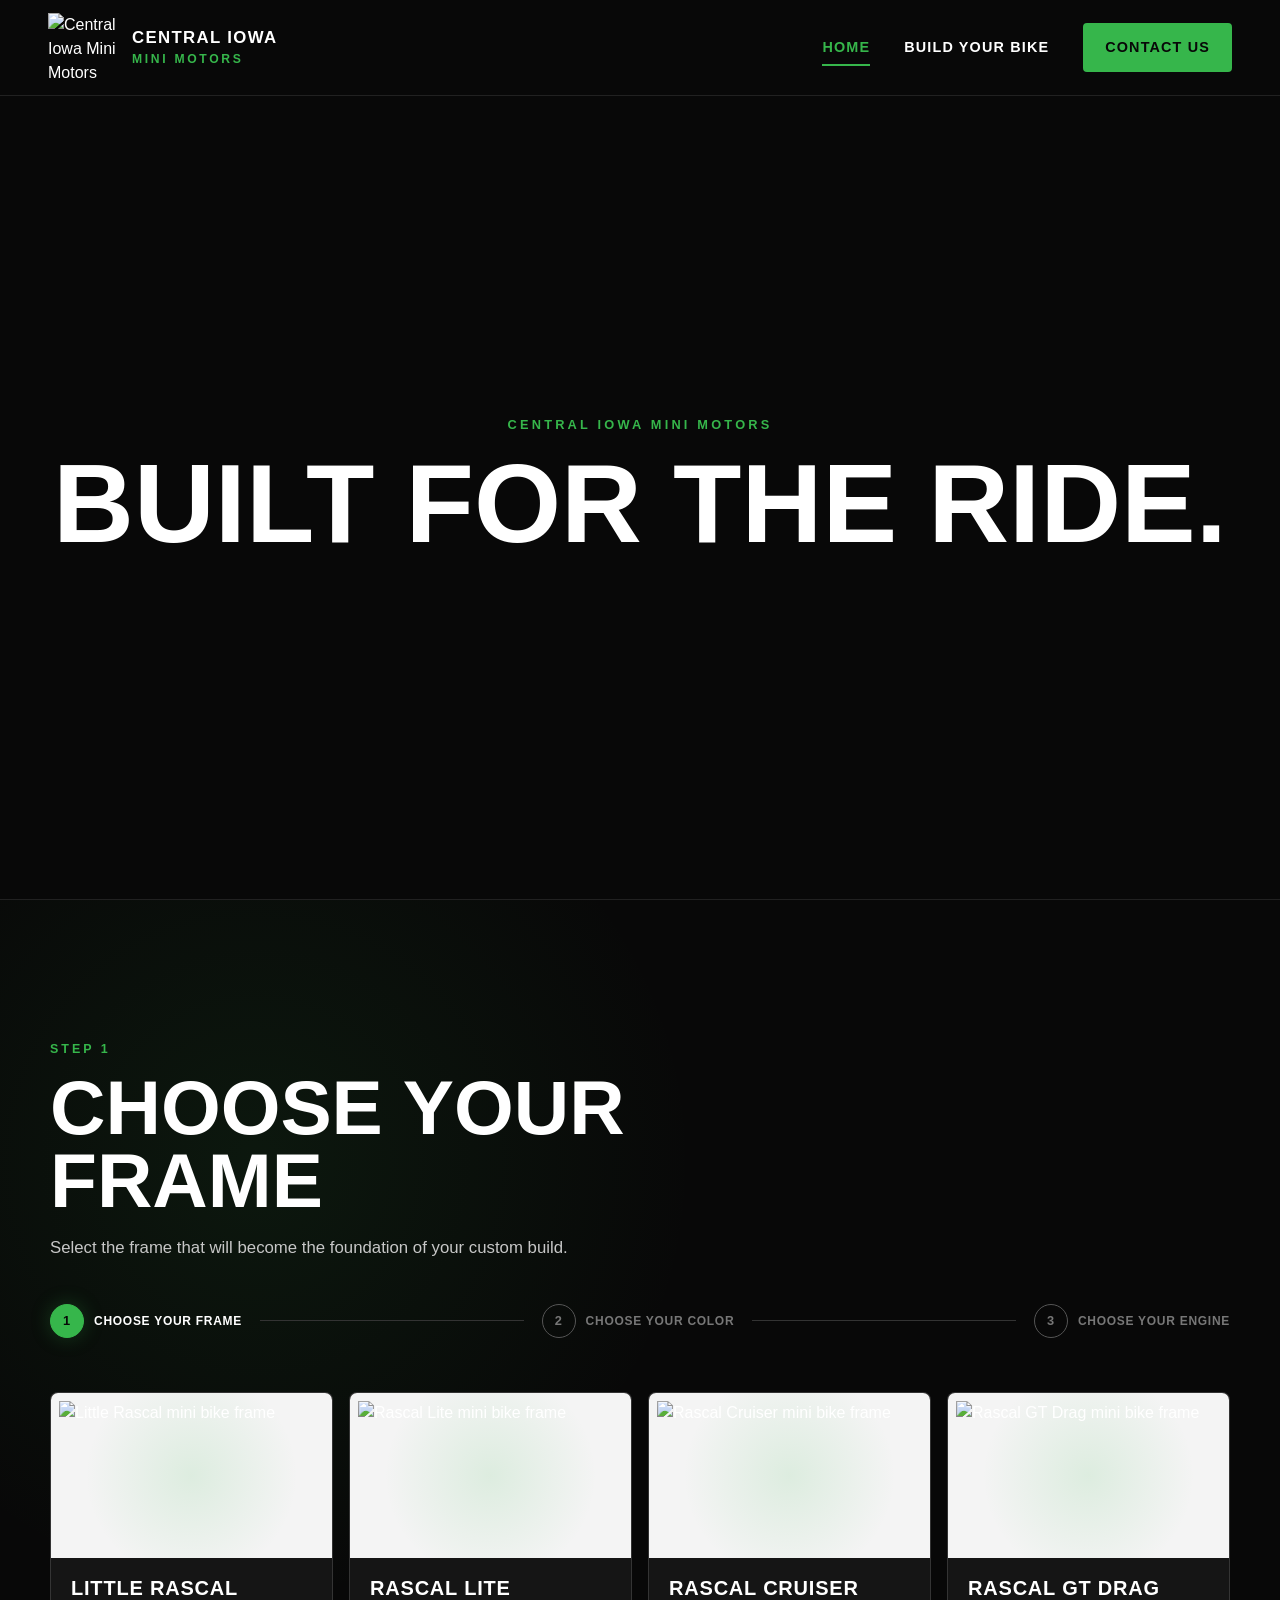
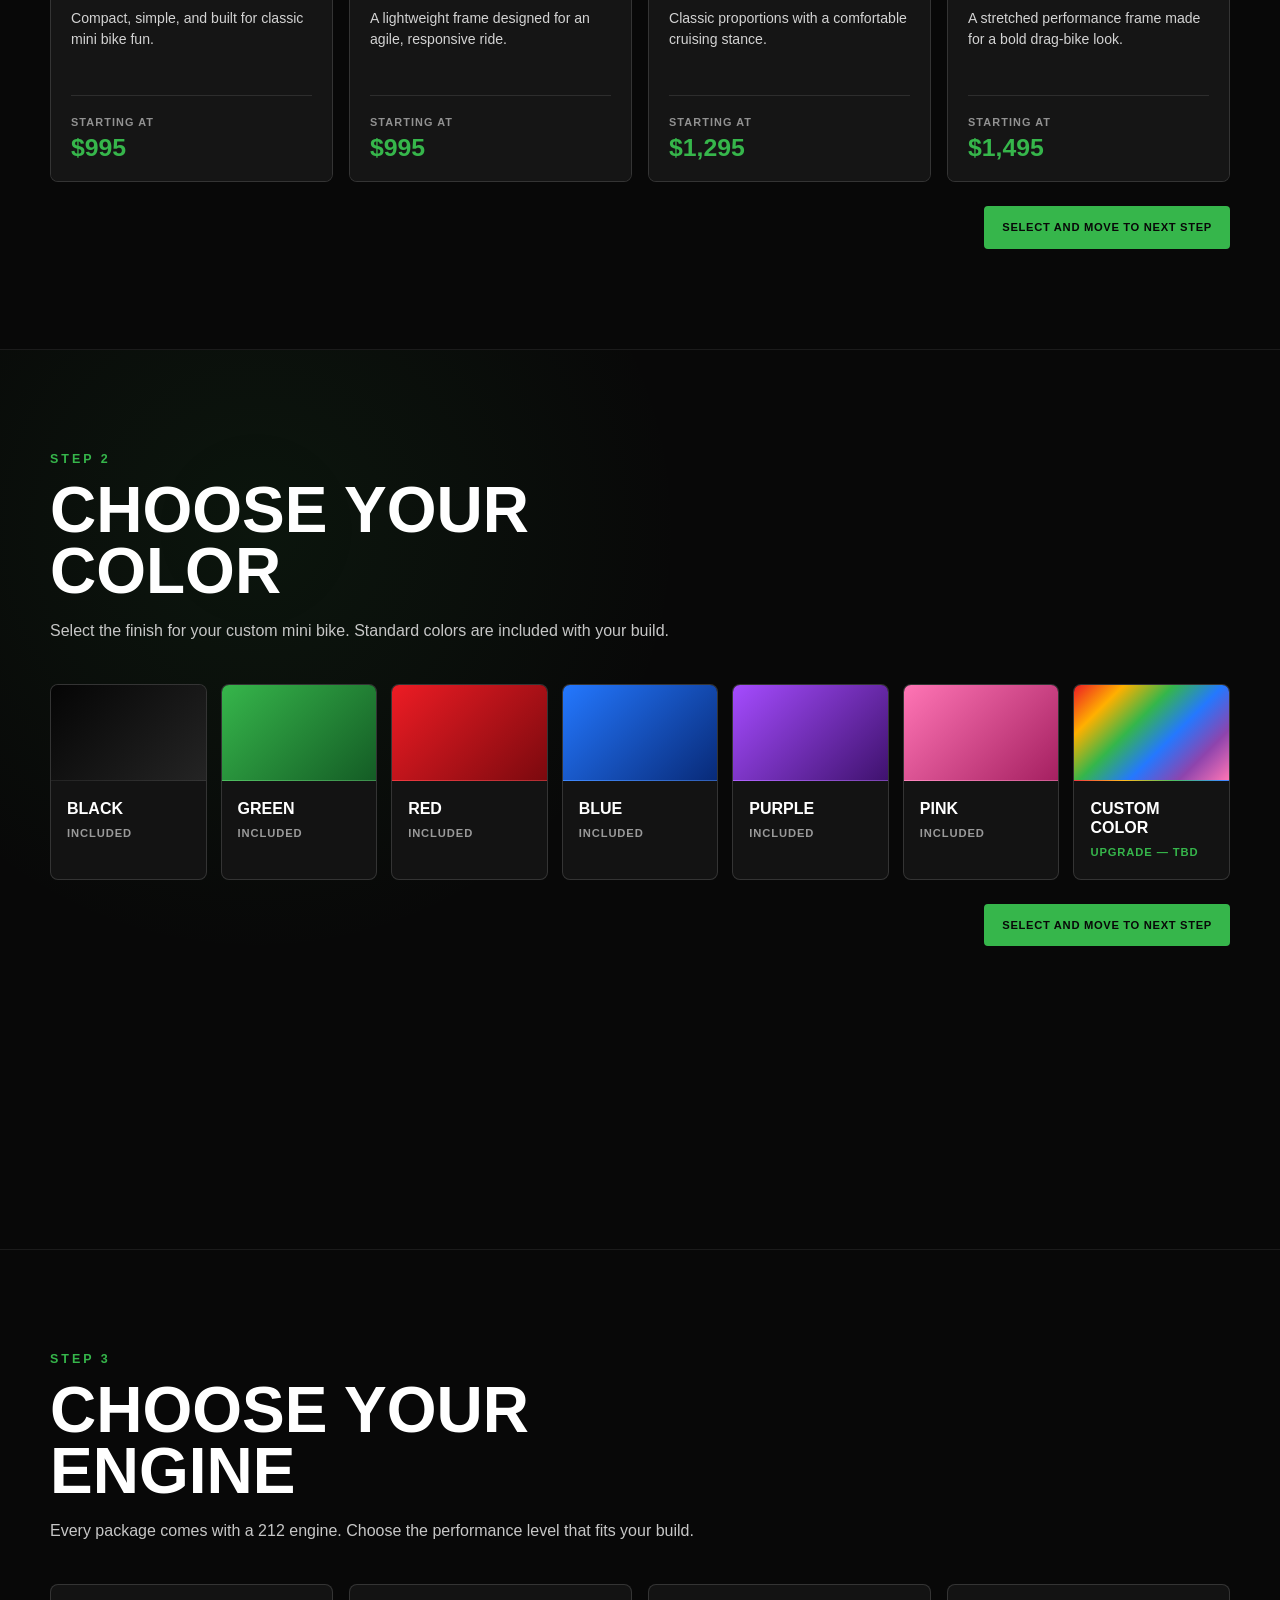
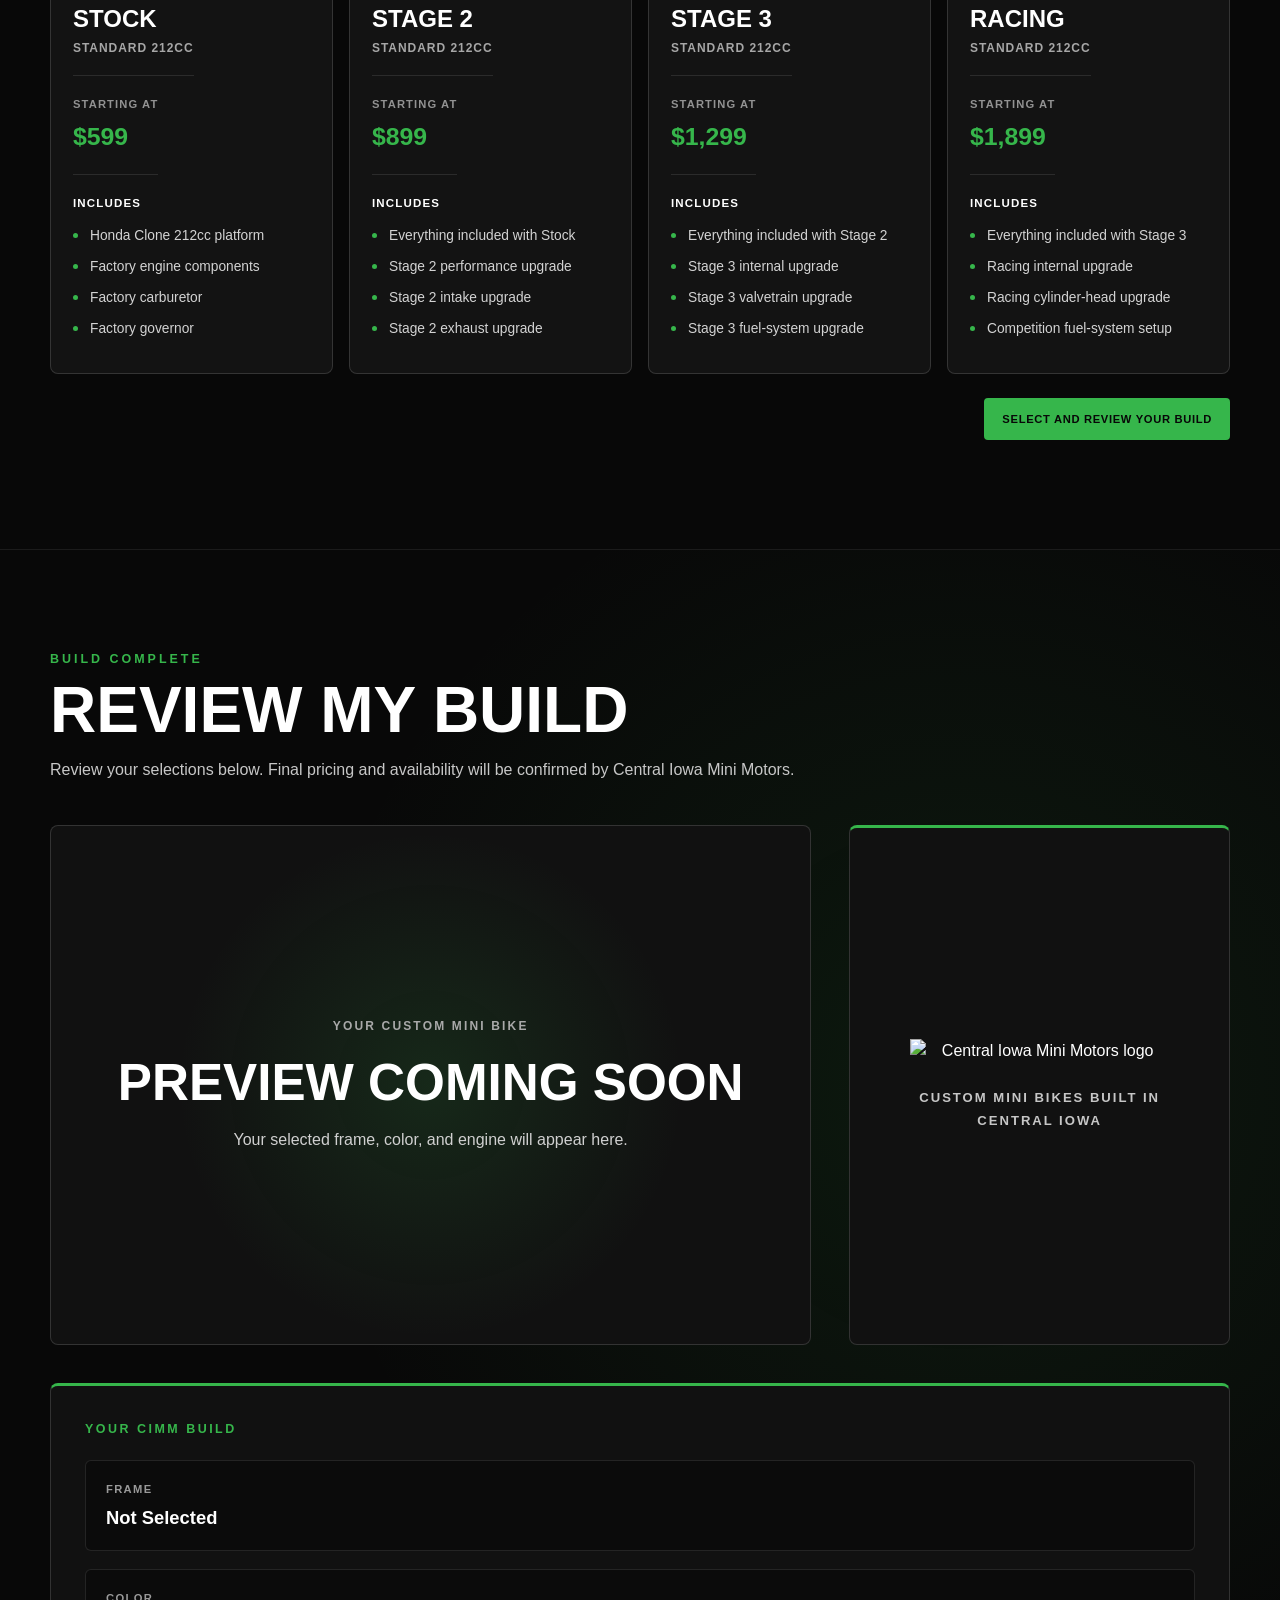
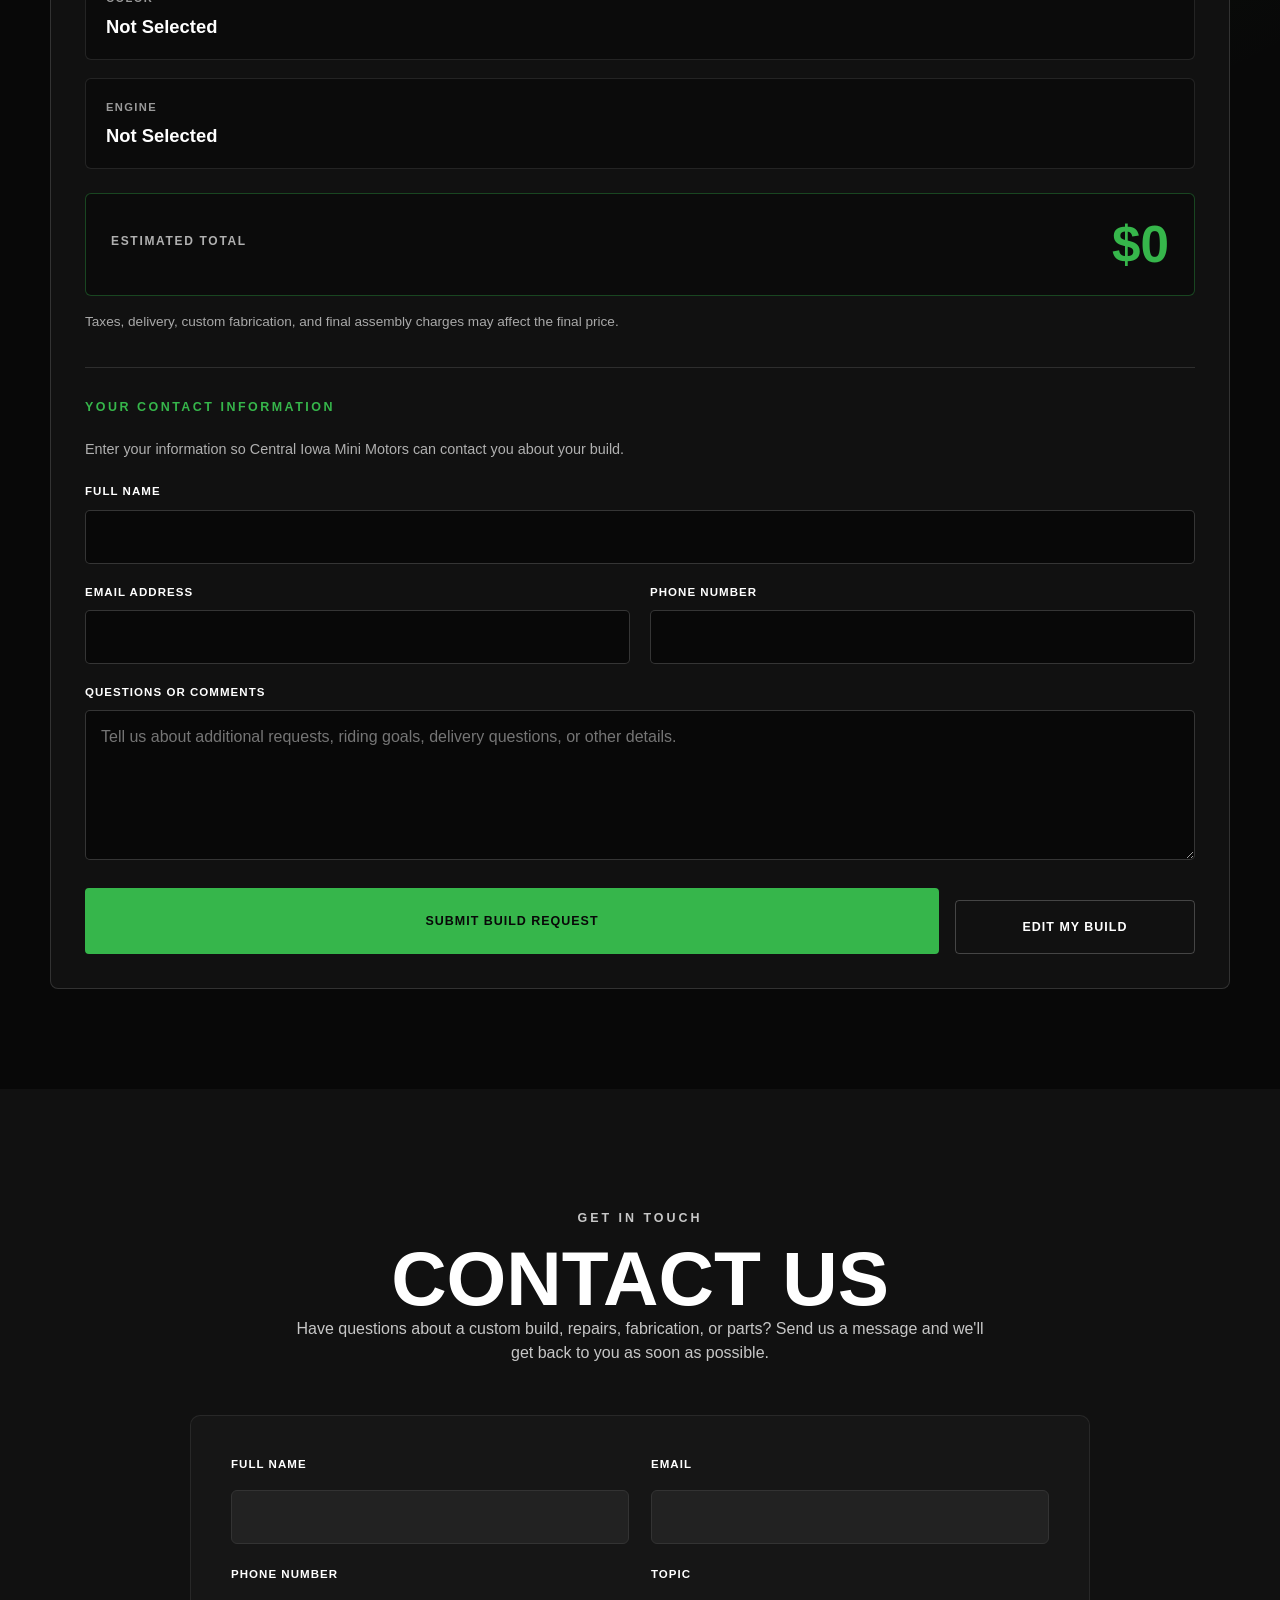
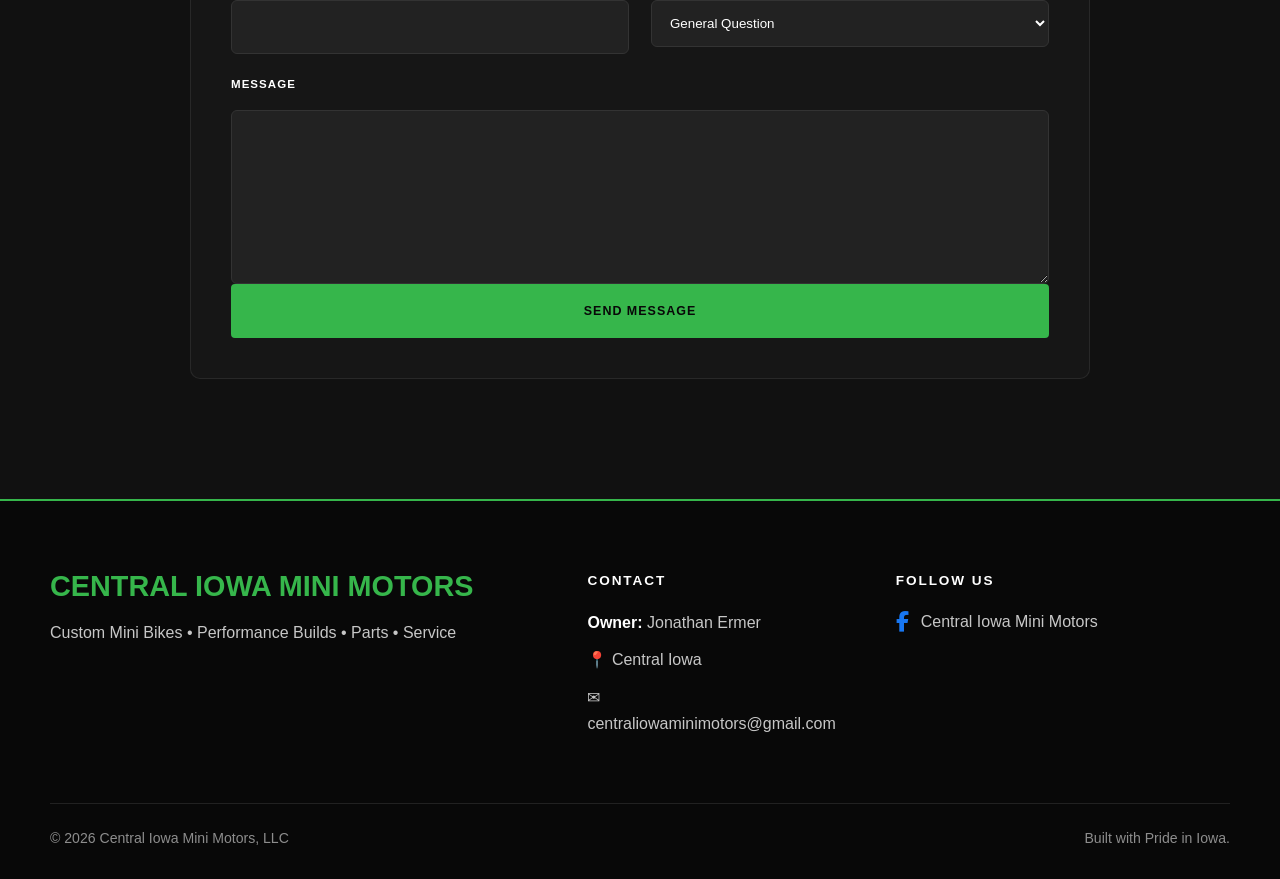
==== index.html @ 606d045d "Add files via upload" ====
<!DOCTYPE html>
<html lang="en">
<head>
    <meta charset="UTF-8">

    <meta
        name="viewport"
        content="width=device-width, initial-scale=1.0"
    >

    <meta
        name="description"
        content="Central Iowa Mini Motors specializes in custom mini bikes, performance builds, parts, and small-engine services."
    >

    <title>Central Iowa Mini Motors</title>

    <link rel="stylesheet" href="styles.css">

<link
    rel="stylesheet"
    href="https://cdnjs.cloudflare.com/ajax/libs/font-awesome/6.7.2/css/all.min.css"
/>
</head>

    <body>
        <header class="site-header" id="siteHeader">
        <div class="header-container">

            <a
                href="#home"
                class="brand"
                aria-label="Central Iowa Mini Motors home"
            >

                <img
                    src="Images/cimm-logo-racing.PNG"
                    alt="Central Iowa Mini Motors"
                    class="brand-logo"
                >

                <div class="brand-text">
                    <span class="brand-name">Central Iowa</span>
                    <span class="brand-subtitle">Mini Motors</span>
                </div>

            </a>

            <button
                class="mobile-menu-button"
                id="mobileMenuButton"
                type="button"
                aria-label="Open navigation menu"
                aria-expanded="false"
                aria-controls="primaryNavigation"
            >
                <span></span>
                <span></span>
                <span></span>
            </button>

            <nav
                class="primary-navigation"
                id="primaryNavigation"
                aria-label="Primary navigation"
            >
                <a href="#home" class="navigation-link active">
                    Home
                </a>

                <a href="#build-your-bike" class="navigation-link">
                    Build Your Bike
                </a>

                <a href="#contact-us" class="navigation-link contact-link">
                    Contact Us
                </a>
            </nav>

        </div>
    </header>

    <main>
        <!-- Temporary sections for testing the navigation -->

        <section class="page-section hero-placeholder" id="home">
            <div>
                <p class="eyebrow">Central Iowa Mini Motors</p>
                <h1>Built for the Ride.</h1>
                <p>
                </p>
            </div>
        </section>

 <section class="bike-builder" id="build-your-bike">
    <div class="builder-container">

        <div class="builder-heading">
            <p class="section-label">Step 1</p>
            <h2>Choose Your Frame</h2>
            <p>
                Select the frame that will become the foundation of your custom build.
            </p>
        </div>

        <div class="builder-progress" aria-label="Build progress">
            <div class="progress-step active">
                <span class="progress-number">1</span>
                <span>Choose Your Frame</span>
            </div>

            <div class="progress-line"></div>

            <div class="progress-step">
                <span class="progress-number">2</span>
                <span>Choose Your Color</span>
            </div>

            <div class="progress-line"></div>

            <div class="progress-step">
                <span class="progress-number">3</span>
                <span>Choose Your Engine</span>
            </div>
        </div>

        <div class="frame-options">
            <button
                class="frame-card"
                type="button"
                data-frame="Little Rascal"
                data-price="995"
                aria-pressed="false"
            >
                <span class="frame-checkmark" aria-hidden="true"></span>

                <div class="frame-image-wrapper">
                    <img
                        src="Images/little-rascal.webp"
                        alt="Little Rascal mini bike frame"
                    >
                </div>

                <div class="frame-card-content">
                    <h3>Little Rascal</h3>
                    <p>Compact, simple, and built for classic mini bike fun.</p>
                    <div class="frame-price">
                        <span>Starting at</span>
                        <strong>$995</strong>
                    </div>
                </div>
            </button>

            <button
                class="frame-card"
                type="button"
                data-frame="Rascal Lite"
                data-price="995"
                aria-pressed="false"
            >
                <span class="frame-checkmark" aria-hidden="true"></span>

                <div class="frame-image-wrapper">
                    <img
                        src="Images/rascal-lite.webp"
                        alt="Rascal Lite mini bike frame"
                    >
                </div>

                <div class="frame-card-content">
                    <h3>Rascal Lite</h3>
                    <p>A lightweight frame designed for an agile, responsive ride.</p>
                    <div class="frame-price">
                        <span>Starting at</span>
                        <strong>$995</strong>
                    </div>
                </div>
            </button>

            <button
                class="frame-card"
                type="button"
                data-frame="Rascal Cruiser"
                data-price="1295"
                aria-pressed="false"
            >
                <span class="frame-checkmark" aria-hidden="true"></span>

                <div class="frame-image-wrapper">
                    <img
                        src="Images/rascal-cruiser.webp"
                        alt="Rascal Cruiser mini bike frame"
                    >
                </div>

                <div class="frame-card-content">
                    <h3>Rascal Cruiser</h3>
                    <p>Classic proportions with a comfortable cruising stance.</p>
                    <div class="frame-price">
                        <span>Starting at</span>
                        <strong>$1,295</strong>
                    </div>
                </div>
            </button>

            <button
                class="frame-card"
                type="button"
                data-frame="Rascal GT Drag"
                data-price="1495"
                aria-pressed="false"
            >
                <span class="frame-checkmark" aria-hidden="true"></span>

                <div class="frame-image-wrapper">
                    <img
                        src="Images/rascal-gt-drag.webp"
                        alt="Rascal GT Drag mini bike frame"
                    >
                </div>

                <div class="frame-card-content">
                    <h3>Rascal GT Drag</h3>
                    <p>A stretched performance frame made for a bold drag-bike look.</p>
                    <div class="frame-price">
                        <span>Starting at</span>
                        <strong>$1,495</strong>
                    </div>
                </div>
            </button>
        </div>

        <div class="step-action">
                <button
                    class="small-step-button"
                    id="continueToColor"
                    type="button"
                >
                    Select and Move to Next Step
                </button>
            </div>

        </div>
    </section>

<section class="color-builder" id="color-step">
    <div class="builder-container">

        <div class="color-heading">
            <p class="section-label">Step 2</p>

            <h2>Choose Your Color</h2>

            <p>
                Select the finish for your custom mini bike.
                Standard colors are included with your build.
            </p>
        </div>

        <div class="color-options">

            <button
                class="color-card"
                type="button"
                data-color="Black"
                data-price="0"
                aria-pressed="false"
            >
                <span class="color-swatch swatch-black"></span>

                <span class="color-card-name">Black</span>
                <span class="color-card-price">Included</span>
            </button>

            <button
                class="color-card"
                type="button"
                data-color="Green"
                data-price="0"
                aria-pressed="false"
            >
                <span class="color-swatch swatch-green"></span>

                <span class="color-card-name">Green</span>
                <span class="color-card-price">Included</span>
            </button>

            <button
                class="color-card"
                type="button"
                data-color="Red"
                data-price="0"
                aria-pressed="false"
            >
                <span class="color-swatch swatch-red"></span>

                <span class="color-card-name">Red</span>
                <span class="color-card-price">Included</span>
            </button>

            <button
                class="color-card"
                type="button"
                data-color="Blue"
                data-price="0"
                aria-pressed="false"
            >
                <span class="color-swatch swatch-blue"></span>

                <span class="color-card-name">Blue</span>
                <span class="color-card-price">Included</span>
            </button>

            <button
                class="color-card"
                type="button"
                data-color="Purple"
                data-price="0"
                aria-pressed="false"
            >
                <span class="color-swatch swatch-purple"></span>

                <span class="color-card-name">Purple</span>
                <span class="color-card-price">Included</span>
            </button>

            <button
                class="color-card"
                type="button"
                data-color="Pink"
                data-price="0"
                aria-pressed="false"
            >
                <span class="color-swatch swatch-pink"></span>

                <span class="color-card-name">Pink</span>
                <span class="color-card-price">Included</span>
            </button>

            <button
                class="color-card custom-color-card"
                type="button"
                data-color="Custom Color"
                data-price="0"
                aria-pressed="false"
            >
                <span class="color-swatch swatch-custom"></span>

                <span class="color-card-name">Custom Color</span>
                <span class="color-card-price">Upgrade — TBD</span>
            </button>

        </div>

<div class="custom-color-details" id="customColorDetails">
    <label for="customColorRequest">
        Describe your custom color
    </label>

    <textarea
        id="customColorRequest"
        name="customColorRequest"
        rows="4"
        placeholder="Example: metallic forest green, candy apple red, matte gray, or a specific paint code."
    ></textarea>

    <p>
        Final pricing will be confirmed after the requested finish is reviewed.
    </p>
</div>

<div class="step-action">
    <button
        class="small-step-button"
        id="continueToEngine"
        type="button"
    >
        Select and Move to Next Step
    </button>
</div>
    </div>
</section>

<section class="engine-builder" id="engine-step">
    <div class="builder-container">

        <div class="engine-heading">
            <p class="section-label">Step 3</p>

            <h2>Choose Your Engine</h2>

            <p>
                Every package comes with a 212 engine.
                Choose the performance level that fits your build.
            </p>
        </div>

        <div class="engine-options">

            <button
                class="engine-card"
                type="button"
                data-engine="Stock"
                data-price="599"
                aria-pressed="false"
            >
                <div class="engine-card-top">
                    <h3>Stock</h3>
                    <p>Standard 212cc</p>
                </div>

                <div class="engine-price">
                    <span>Starting at</span>
                    <strong>$599</strong>
                </div>

                <div class="engine-includes">
                    <p>Includes</p>

                    <ul>
                        <li>Honda Clone 212cc platform</li>
                        <li>Factory engine components</li>
                        <li>Factory carburetor</li>
                        <li>Factory governor</li>
                    </ul>
                </div>
            </button>

            <button
                class="engine-card"
                type="button"
                data-engine="Stage 2"
                data-price="899"
                aria-pressed="false"
            >
                <div class="engine-card-top">
                    <h3>Stage 2</h3>
                    <p>Standard 212cc</p>
                </div>

                <div class="engine-price">
                    <span>Starting at</span>
                    <strong>$899</strong>
                </div>

                <div class="engine-includes">
                    <p>Includes</p>

                    <ul>
                        <li>Everything included with Stock</li>
                        <li>Stage 2 performance upgrade</li>
                        <li>Stage 2 intake upgrade</li>
                        <li>Stage 2 exhaust upgrade</li>
                    </ul>
                </div>
            </button>

            <button
                class="engine-card"
                type="button"
                data-engine="Stage 3"
                data-price="1299"
                aria-pressed="false"
            >
                <div class="engine-card-top">
                    <h3>Stage 3</h3>
                    <p>Standard 212cc</p>
                </div>

                <div class="engine-price">
                    <span>Starting at</span>
                    <strong>$1,299</strong>
                </div>

                <div class="engine-includes">
                    <p>Includes</p>

                    <ul>
                        <li>Everything included with Stage 2</li>
                        <li>Stage 3 internal upgrade</li>
                        <li>Stage 3 valvetrain upgrade</li>
                        <li>Stage 3 fuel-system upgrade</li>
                    </ul>
                </div>
            </button>

            <button
                class="engine-card"
                type="button"
                data-engine="Racing"
                data-price="1899"
                aria-pressed="false"
            >
                <div class="engine-card-top">
                    <h3>Racing</h3>
                    <p>Standard 212cc</p>
                </div>

                <div class="engine-price">
                    <span>Starting at</span>
                    <strong>$1,899</strong>
                </div>

                 <div class="engine-includes">
                    <p>Includes</p>

                    <ul>
                        <li>Everything included with Stage 3</li>
                        <li>Racing internal upgrade</li>
                        <li>Racing cylinder-head upgrade</li>
                        <li>Competition fuel-system setup</li>
                    </ul>
                </div>
            </button>

        </div>

        <div class="step-action">
            <button
                class="small-step-button"
                id="reviewBuildButton"
                type="button"
            >
                Select and Review Your Build
            </button>
        </div>

    </div>
</section>

<section class="review-builder" id="review-step">
    <div class="builder-container">

        <div class="review-heading">
            <p class="section-label">Build Complete</p>
            <h2>Review My Build</h2>

            <p>
                Review your selections below. Final pricing and availability
                will be confirmed by Central Iowa Mini Motors.
            </p>
        </div>

<div class="review-layout">

    <!-- LEFT: BIKE PREVIEW -->
    <div class="review-bike-preview">
        <div class="review-image-placeholder">

            <img
                id="reviewBikeImage"
                src=""
                alt="Your selected custom mini bike"
                hidden
            >

            <div id="reviewPreviewMessage">
                <span>Your Custom Mini Bike</span>
                <strong>Preview Coming Soon</strong>

                <p>
                    Your selected frame, color, and engine will appear here.
                </p>
            </div>

        </div>
    </div>

    <!-- RIGHT: LOGO -->
    <div class="review-brand-panel">
        <img
            src="Images/cimm-logo-racing.PNG"
            alt="Central Iowa Mini Motors logo"
        >

        <p>
            Custom Mini Bikes Built in Central Iowa
        </p>
    </div>

</div>

<!-- FULL-WIDTH BUILD REQUEST FORM -->
<form
    class="review-summary"
    id="buildRequestForm"
    action="https://api.web3forms.com/submit"
    method="POST"
>
    <input
        type="hidden"
        name="access_key"
        value="d4512a00-a867-43b8-8763-7d67044246be"
    >

    <input
        type="hidden"
        name="subject"
        value="New CIMM Custom Mini Bike Build Request"
    >

    <input
        type="hidden"
        name="from_name"
        value="Central Iowa Mini Motors Website"
    >

    <input
        type="checkbox"
        name="botcheck"
        class="hidden-botcheck"
        tabindex="-1"
        autocomplete="off"
    >

    <input
        type="hidden"
        id="submittedFrame"
        name="Selected Frame"
    >

    <input
        type="hidden"
        id="submittedColor"
        name="Selected Color"
    >

    <input
        type="hidden"
        id="submittedEngine"
        name="Selected Engine"
    >

    <input
        type="hidden"
        id="submittedTotal"
        name="Estimated Total"
    >

    <input
        type="hidden"
        id="submittedCustomColor"
        name="Custom Color Request"
    >

    <p class="review-summary-label">
        Your CIMM Build
    </p>

    <div class="review-selections">

        <div class="review-item">
            <span>Frame</span>
            <strong id="reviewFrame">Not Selected</strong>
        </div>

        <div class="review-item">
            <span>Color</span>
            <strong id="reviewColor">Not Selected</strong>
        </div>

        <div class="review-item">
            <span>Engine</span>
            <strong id="reviewEngine">Not Selected</strong>
        </div>

    </div>

    <div
        class="review-custom-color"
        id="reviewCustomColor"
        hidden
    >
        <span>Custom Color Request</span>

        <strong id="reviewCustomColorText">
            Details will be confirmed.
        </strong>
    </div>

    <div class="review-total">
        <span>Estimated Total</span>
        <strong id="reviewTotal">$0</strong>
    </div>

    <p
        class="review-price-note"
        id="reviewPriceNote"
    >
        Taxes, delivery, custom fabrication, and final assembly
        charges may affect the final price.
    </p>

    <div class="customer-details">

        <div class="customer-details-heading">
            <p class="review-summary-label">
                Your Contact Information
            </p>

            <p>
                Enter your information so Central Iowa Mini Motors
                can contact you about your build.
            </p>
        </div>

        <div class="customer-form-grid">

            <div class="form-field form-field-full">
                <label for="customerName">
                    Full Name
                </label>

                <input
                    type="text"
                    id="customerName"
                    name="Customer Name"
                    autocomplete="name"
                    required
                >
            </div>

            <div class="form-field">
                <label for="customerEmail">
                    Email Address
                </label>

                <input
                    type="email"
                    id="customerEmail"
                    name="email"
                    autocomplete="email"
                    required
                >
            </div>

            <div class="form-field">
                <label for="customerPhone">
                    Phone Number
                </label>

                <input
                    type="tel"
                    id="customerPhone"
                    name="Phone Number"
                    autocomplete="tel"
                    required
                >
            </div>

            <div class="form-field form-field-full">
                <label for="customerComments">
                    Questions or Comments
                </label>

                <textarea
                    id="customerComments"
                    name="Customer Comments"
                    rows="5"
                    placeholder="Tell us about additional requests, riding goals, delivery questions, or other details."
                ></textarea>
            </div>

        </div>
    </div>

    <div class="review-actions">

        <button
            class="request-build-button"
            id="requestBuildButton"
            type="submit"
        >
            Submit Build Request
        </button>

        <button
            class="edit-build-button"
            id="editBuildButton"
            type="button"
        >
            Edit My Build
        </button>

    </div>

</form>

        </div>
    </div>
</section>
<!-- CONTACT US -->
<section class="contact-section" id="contact-us">
    <div class="builder-container">

        <div class="contact-heading">
            <p class="section-label">Get In Touch</p>

            <h2>Contact Us</h2>

            <p>
                Have questions about a custom build, repairs, fabrication,
                or parts? Send us a message and we'll get back to you as soon
                as possible.
            </p>
        </div>

        <form
            class="contact-form"
            action="https://api.web3forms.com/submit"
            method="POST"
        >

            <input
                type="hidden"
                name="access_key"
                value="d4512a00-a867-43b8-8763-7d67044246be"
            >

            <input
                type="hidden"
                name="subject"
                value="New Contact Form Submission"
            >

            <div class="contact-grid">

                <div class="form-field">
                    <label for="contactName">Full Name</label>
                    <input
                        id="contactName"
                        name="Name"
                        type="text"
                        required
                    >
                </div>

                <div class="form-field">
                    <label for="contactEmail">Email</label>
                    <input
                        id="contactEmail"
                        name="Email"
                        type="email"
                        required
                    >
                </div>

                <div class="form-field">
                    <label for="contactPhone">Phone Number</label>
                    <input
                        id="contactPhone"
                        name="Phone"
                        type="tel"
                    >
                </div>

                <div class="form-field">
                    <label for="contactTopic">Topic</label>

                    <select
                        id="contactTopic"
                        name="Topic"
                    >
                        <option>General Question</option>
                        <option>Custom Build</option>
                        <option>Parts</option>
                        <option>Engine Build</option>
                        <option>Service / Repair</option>
                    </select>
                </div>

                <div class="form-field form-field-full">
                    <label for="contactMessage">
                        Message
                    </label>

                    <textarea
                        id="contactMessage"
                        name="Message"
                        rows="6"
                        required
                    ></textarea>
                </div>

            </div>

            <button
                class="request-build-button"
                type="submit"
            >
                Send Message
            </button>

        </form>

    </div>
</section>

<footer class="site-footer">

    <div class="footer-container">

        <div class="footer-brand">
            <h3>Central Iowa Mini Motors</h3>

            <p class="footer-tagline">
                Custom Mini Bikes • Performance Builds • Parts • Service
            </p>
        </div>

        <div class="footer-contact">
            <h4>Contact</h4>

            <p>
                <strong>Owner:</strong>
                Jonathan Ermer
            </p>

            <p>
                <span aria-hidden="true">📍</span>
                Central Iowa
            </p>

            <p>
                <span aria-hidden="true">✉</span>

                <a href="mailto:centraliowaminimotors@gmail.com">
                    centraliowaminimotors@gmail.com
                </a>
            </p>
        </div>

        <div class="footer-social">
            <h4>Follow Us</h4>

                <a
                href="https://www.facebook.com/CentralIowaMiniMotors"
                class="footer-social-link"
                target="_blank"
                rel="noopener noreferrer"
                aria-label="Visit our Facebook page"
            >
                <i class="fa-brands fa-facebook-f"></i>
                Central Iowa Mini Motors
            </a>
        </div>

    </div>

    <div class="footer-bottom">
        <p>
            © 2026 Central Iowa Mini Motors, LLC
        </p>

        <p>
            Built with Pride in Iowa.
        </p>
    </div>

</footer>
    <script src="script.js"></script>
</body>
</html>
---- styles.css ----
/* ========================================
   CENTRAL IOWA MINI MOTORS
   Brand Colors
======================================== */

:root {
    --black: #080808;
    --header-black: rgba(8, 8, 8, 0.96);
    --surface-black: #111111;
    --green: #36b64b;
    --green-dark: #238335;
    --white: #ffffff;
    --light-gray: #c7c7c7;
    --border-color: rgba(255, 255, 255, 0.1);
}

/* ========================================
   RESET
======================================== */

* {
    box-sizing: border-box;
    margin: 0;
    padding: 0;
}

html {
    scroll-behavior: smooth;
    scroll-padding-top: 100px;
}

body {
    min-height: 100vh;
    background-color: var(--black);
    color: var(--white);
    font-family: Arial, Helvetica, sans-serif;
    line-height: 1.5;
}

a {
    color: inherit;
    text-decoration: none;
}

button {
    font: inherit;
}

/* ========================================
   HEADER
======================================== */

.site-header {
    position: fixed;
    top: 0;
    left: 0;
    z-index: 1000;

    width: 100%;
    height: 96px;

    background-color: var(--header-black);
    border-bottom: 1px solid var(--border-color);

    transition:
        height 0.3s ease,
        background-color 0.3s ease,
        box-shadow 0.3s ease;
}

.site-header.scrolled {
    height: 76px;

    background-color: rgba(8, 8, 8, 0.86);
    backdrop-filter: blur(14px);
    -webkit-backdrop-filter: blur(14px);

    box-shadow: 0 8px 30px rgba(0, 0, 0, 0.35);
}

.header-container {
    width: min(1180px, calc(100% - 48px));
    height: 100%;
    margin: 0 auto;

    display: flex;
    align-items: center;
    justify-content: space-between;
}

/* ========================================
   BRAND / LOGO PLACEHOLDER
======================================== */

.brand {
    display: inline-flex;
    align-items: center;
    gap: 14px;
}

.brand-mark {
    width: 54px;
    height: 54px;

    display: grid;
    place-items: center;

    background-color: var(--green);
    color: var(--black);

    border: 2px solid var(--white);
    border-radius: 50%;

    font-size: 0.78rem;
    font-weight: 900;
    letter-spacing: 0.04em;

    transition:
        transform 0.25s ease,
        background-color 0.25s ease;
}

.brand:hover .brand-mark {
    transform: rotate(-4deg) scale(1.05);
    background-color: var(--white);
}

.brand-text {
    display: flex;
    flex-direction: column;
    line-height: 1;
    text-transform: uppercase;
}

.brand-name {
    color: var(--white);
    font-size: 1.05rem;
    font-weight: 900;
    letter-spacing: 0.08em;
}

.brand-subtitle {
    margin-top: 6px;

    color: var(--green);
    font-size: 0.76rem;
    font-weight: 800;
    letter-spacing: 0.22em;
}
.brand-logo{

    width:58px;
    height:58px;

    object-fit:contain;

    transition:transform .25s ease;

}

.brand:hover .brand-logo{

    transform:scale(1.08);

}
/* ========================================
   DESKTOP NAVIGATION
======================================== */

.primary-navigation {
    display: flex;
    align-items: center;
    gap: 34px;
}

.navigation-link {
    position: relative;

    padding: 10px 0;

    color: var(--white);

    font-size: 0.9rem;
    font-weight: 800;
    letter-spacing: 0.08em;
    text-transform: uppercase;

    transition: color 0.25s ease;
}

.navigation-link::after {
    content: "";

    position: absolute;
    right: 0;
    bottom: 2px;
    left: 0;

    height: 2px;

    background-color: var(--green);

    transform: scaleX(0);
    transform-origin: right;

    transition: transform 0.25s ease;
}

.navigation-link:hover,
.navigation-link:focus-visible,
.navigation-link.active {
    color: var(--green);
}

.navigation-link:hover::after,
.navigation-link:focus-visible::after,
.navigation-link.active::after {
    transform: scaleX(1);
    transform-origin: left;
}

.contact-link {
    padding: 12px 20px;

    color: var(--black);
    background-color: var(--green);

    border: 2px solid var(--green);
    border-radius: 4px;

    transition:
        color 0.25s ease,
        background-color 0.25s ease,
        border-color 0.25s ease,
        transform 0.25s ease;
}

.contact-link::after {
    display: none;
}

.contact-link:hover,
.contact-link:focus-visible,
.contact-link.active {
    color: var(--white);
    background-color: transparent;
    border-color: var(--green);
    transform: translateY(-2px);
}

/* ========================================
   MOBILE MENU BUTTON
======================================== */

.mobile-menu-button {
    display: none;

    width: 46px;
    height: 46px;

    background: transparent;

    border: 1px solid var(--border-color);
    border-radius: 4px;

    cursor: pointer;
}

.mobile-menu-button span {
    display: block;

    width: 23px;
    height: 2px;
    margin: 5px auto;

    background-color: var(--white);

    transition:
        transform 0.25s ease,
        opacity 0.25s ease;
}

.mobile-menu-button.open span:nth-child(1) {
    transform: translateY(7px) rotate(45deg);
}

.mobile-menu-button.open span:nth-child(2) {
    opacity: 0;
}

.mobile-menu-button.open span:nth-child(3) {
    transform: translateY(-7px) rotate(-45deg);
}

/* ========================================
   TEMPORARY PAGE SECTIONS
======================================== */

.page-section {
    min-height: 100vh;
    padding: 140px 24px 80px;

    display: grid;
    place-items: center;

    text-align: center;
    border-bottom: 1px solid var(--border-color);
}

.page-section:nth-of-type(even) {
    background-color: var(--surface-black);
}

.hero-placeholder {
    padding-top: 180px;
}

.eyebrow {
    margin-bottom: 14px;

    color: var(--green);

    font-size: 0.8rem;
    font-weight: 900;
    letter-spacing: 0.25em;
    text-transform: uppercase;
}

h1,
h2 {
    line-height: 1;
    text-transform: uppercase;
}

h1 {
    font-size: clamp(3rem, 9vw, 7rem);
}

h2 {
    font-size: clamp(2.5rem, 6vw, 5rem);
}

.page-section p:not(.eyebrow) {
    max-width: 650px;
    margin: 24px auto 0;

    color: var(--light-gray);
    font-size: 1.05rem;
}

/* ========================================
   RESPONSIVE DESIGN
======================================== */

@media (max-width: 780px) {
    .site-header {
        height: 80px;
    }

    .site-header.scrolled {
        height: 70px;
    }

    .header-container {
        width: min(100% - 30px, 1180px);
    }

    .brand-mark {
        width: 46px;
        height: 46px;
        font-size: 0.68rem;
    }

    .brand-name {
        font-size: 0.86rem;
    }

    .brand-subtitle {
        font-size: 0.62rem;
    }

    .mobile-menu-button {
        display: block;
    }

    .primary-navigation {
        position: absolute;
        top: 100%;
        left: 0;

        width: 100%;
        padding: 24px;

        display: flex;
        flex-direction: column;
        align-items: stretch;
        gap: 8px;

        background-color: rgba(8, 8, 8, 0.98);
        border-bottom: 1px solid var(--border-color);

        opacity: 0;
        visibility: hidden;
        transform: translateY(-12px);

        transition:
            opacity 0.25s ease,
            visibility 0.25s ease,
            transform 0.25s ease;
    }

    .primary-navigation.open {
        opacity: 1;
        visibility: visible;
        transform: translateY(0);
    }

    .navigation-link {
        width: 100%;
        padding: 16px;

        text-align: center;
        border: 1px solid var(--border-color);
    }

    .navigation-link::after {
        display: none;
    }

    .contact-link {
        margin-top: 8px;
    }
}

/* ========================================
   BUILD YOUR BIKE — STEP 1
======================================== */

.bike-builder {
    min-height: 100vh;
    padding: 140px 24px 100px;
    background:
        radial-gradient(
            circle at 20% 25%,
            rgba(54, 182, 75, 0.09),
            transparent 34%
        ),
        #080808;
}

.builder-container {
    width: min(1180px, 100%);
    margin: 0 auto;
}

.builder-heading {
    max-width: 720px;
    margin-bottom: 44px;
}

.section-label {
    margin-bottom: 12px;
    color: var(--green);
    font-size: 0.78rem;
    font-weight: 900;
    letter-spacing: 0.24em;
    text-transform: uppercase;
}

.builder-heading h2 {
    margin-bottom: 18px;
    font-size: clamp(2.5rem, 6vw, 5rem);
    line-height: 0.95;
    text-transform: uppercase;
}

.builder-heading > p:last-child {
    color: var(--light-gray);
    font-size: 1.05rem;
}

/* Progress indicator */

.builder-progress {
    display: flex;
    align-items: center;
    margin-bottom: 54px;
}

.progress-step {
    display: flex;
    align-items: center;
    gap: 10px;
    color: #777777;
    font-size: 0.75rem;
    font-weight: 800;
    letter-spacing: 0.06em;
    text-transform: uppercase;
}

.progress-step.active {
    color: var(--white);
}

.progress-number {
    width: 34px;
    height: 34px;

    display: grid;
    place-items: center;

    border: 1px solid #555555;
    border-radius: 50%;

    font-size: 0.8rem;
}

.progress-step.active .progress-number {
    color: var(--black);
    background-color: var(--green);
    border-color: var(--green);
    box-shadow: 0 0 20px rgba(54, 182, 75, 0.25);
}

.progress-line {
    flex: 1;
    height: 1px;
    min-width: 30px;
    margin: 0 18px;
    background-color: #333333;
}

/* Main frame layout */

.frame-layout {
    display: grid;
    grid-template-columns: minmax(0, 1fr) 300px;
    gap: 32px;
    align-items: start;
}

.frame-options {
    display: grid;
    grid-template-columns: repeat(2, minmax(0, 1fr));
    gap: 20px;
}
/* Frame cards */

.frame-card {
    position: relative;
    overflow: hidden;

    min-width: 0;
    padding: 0;

    color: var(--white);
    background-color: #121212;

    border: 1px solid rgba(255, 255, 255, 0.14);
    border-radius: 8px;

    text-align: left;
    cursor: pointer;

    transition:
        transform 0.25s ease,
        border-color 0.25s ease,
        background-color 0.25s ease,
        box-shadow 0.25s ease;
}

.frame-card:hover {
    transform: translateY(-4px);
    border-color: rgba(54, 182, 75, 0.55);
    background-color: #161616;
}

.frame-card.selected {
    border-color: var(--green);
    background-color: #151a16;
    box-shadow:
        0 0 0 1px var(--green),
        0 18px 40px rgba(0, 0, 0, 0.38),
        0 0 28px rgba(54, 182, 75, 0.12);
}
.frame-price {
    margin-top: 18px;
    padding-top: 14px;

    border-top: 1px solid rgba(255, 255, 255, 0.1);
}

.frame-price span,
.frame-price strong {
    display: block;
}

.frame-price span {
    margin-bottom: 4px;

    color: #9a9a9a;

    font-size: 0.7rem;
    font-weight: 800;
    letter-spacing: 0.12em;
    text-transform: uppercase;
}

.frame-price strong {
    color: var(--green);

    font-size: 1.35rem;
    font-weight: 900;
    line-height: 1;
}
/* Smaller image area */

.frame-image-wrapper {
    height: 145px;
    padding: 12px 18px 8px;

    display: grid;
    place-items: center;

    background:
        radial-gradient(
            circle,
            rgba(54, 182, 75, 0.12),
            transparent 65%
        ),
        #0d0d0d;
}

.frame-image-wrapper img {
    width: 100%;
    height: 100%;
    object-fit: contain;

    transition: transform 0.3s ease;
}

.frame-card:hover .frame-image-wrapper img,
.frame-card.selected .frame-image-wrapper img {
    transform: scale(1.03);
}

/* Text directly below image */

.frame-card-content {
    min-height: 155px;
    padding: 18px 20px 22px;
    background-color: #151515;
}

.frame-card-content h3 {
    margin-bottom: 10px;

    color: var(--white);

    font-size: 1.2rem;
    font-weight: 900;
    line-height: 1.2;
    letter-spacing: 0.04em;
    text-transform: uppercase;
}

.frame-card-content p {
    margin: 0;

    color: #e2e2e2;

    font-size: 1rem;
    font-weight: 500;
    line-height: 1.55;
}

/* Build summary */

.build-summary {
    position: sticky;
    top: 110px;

    padding: 26px;

    background-color: #111111;
    border: 1px solid rgba(255, 255, 255, 0.12);
    border-top: 3px solid var(--green);
    border-radius: 8px;
}

.summary-label {
    margin-bottom: 24px;

    color: var(--green);

    font-size: 0.75rem;
    font-weight: 900;
    letter-spacing: 0.2em;
    text-transform: uppercase;
}

.summary-item {
    padding: 17px 0;
    border-bottom: 1px solid rgba(255, 255, 255, 0.09);
}

.summary-item span,
.summary-item strong {
    display: block;
}

.summary-item span {
    margin-bottom: 5px;

    color: #8e8e8e;

    font-size: 0.72rem;
    font-weight: 800;
    letter-spacing: 0.1em;
    text-transform: uppercase;
}

.summary-item strong {
    color: var(--white);
    font-size: 1rem;
}

.summary-item.muted strong {
    color: #777777;
}

.continue-button {
    width: 100%;
    margin-top: 24px;
    padding: 15px 18px;

    color: var(--black);
    background-color: var(--green);

    border: 2px solid var(--green);
    border-radius: 4px;

    font-size: 0.78rem;
    font-weight: 900;
    letter-spacing: 0.08em;
    text-transform: uppercase;

    cursor: pointer;

    transition:
        transform 0.2s ease,
        background-color 0.2s ease,
        color 0.2s ease;
}

.continue-button:hover:not(:disabled) {
    color: var(--white);
    background-color: transparent;
    transform: translateY(-2px);
}

.continue-button:disabled {
    color: #6c6c6c;
    background-color: #292929;
    border-color: #292929;
    cursor: not-allowed;
}

/* Responsive */

@media (max-width: 920px) {
    .frame-layout {
        grid-template-columns: 1fr;
    }

    .build-summary {
        position: static;
    }
}

@media (max-width: 700px) {
    .bike-builder {
        padding: 110px 18px 70px;
    }

    .builder-progress {
        align-items: flex-start;
    }

    .progress-step {
        flex: 1;
        flex-direction: column;
        text-align: center;
    }

    .progress-step span:last-child {
        font-size: 0.6rem;
    }

    .progress-line {
        margin: 17px 8px 0;
    }

    .frame-options {
        grid-template-columns: 1fr;
    }

    .frame-image-wrapper {
        height: 165px;
    }
}
/* ========================================
   FRAME CARD LAYOUT FIX
   Keep this at the bottom of styles.css
======================================== */

.bike-builder .frame-card {
    display: grid;
    grid-template-rows: 150px auto;
    overflow: hidden;
    padding: 0;
    background: #121212;
}

/* Smaller, separate image area */

.bike-builder .frame-image-wrapper {
    width: 100%;
    height: 150px;
    min-height: 150px;
    padding: 10px;
    overflow: hidden;

    display: flex;
    align-items: center;
    justify-content: center;

    background-color: #f4f4f4;
}

.bike-builder .frame-image-wrapper img {
    display: block;
    width: 100%;
    height: 100%;
    max-width: 100%;
    object-fit: contain;
    object-position: center;
}

/* Dedicated text area underneath the image */

.bike-builder .frame-card-content {
    position: relative;
    z-index: 2;

    width: 100%;
    min-height: 140px;
    padding: 18px 20px 22px;

    display: block;

    background-color: #151515;
    text-align: left;
}

/* Override any global heading styles */

.bike-builder .frame-card-content h3 {
    position: static;
    display: block;

    margin: 0 0 10px;
    padding: 0;

    color: #ffffff;

    font-size: 1.15rem;
    font-weight: 900;
    line-height: 1.25;
    letter-spacing: 0.04em;
    text-align: left;
    text-transform: uppercase;
}

/* Override the global paragraph styling */

.bike-builder .frame-card-content p {
    position: static;
    display: block;

    width: 100%;
    max-width: none;
    margin: 0;
    padding: 0;

    color: #d8d8d8;

    font-size: 0.95rem;
    font-weight: 500;
    line-height: 1.55;
    text-align: left;
}

/* Prevent the image from becoming too large on hover */

.bike-builder .frame-card:hover .frame-image-wrapper img,
.bike-builder .frame-card.selected .frame-image-wrapper img {
    transform: scale(1.02);
}

/* Keep the selection checkmark inside the image area */

.bike-builder .frame-checkmark {
    top: 12px;
    right: 12px;
}

@media (max-width: 700px) {
    .bike-builder .frame-card {
        grid-template-rows: 165px auto;
    }

    .bike-builder .frame-image-wrapper {
        height: 190px;
        min-height: 190px;
    }
}

/* Final frame card layout fix */

.bike-builder .frame-card {
    display: flex;
    flex-direction: column;
}

.bike-builder .frame-image-wrapper {
    flex: 0 0 150px;
    width: 100%;
    height: 150px;
    min-height: 150px;
}

.bike-builder .frame-card-content {
    position: static;
    width: 100%;
    min-height: 145px;
    padding: 20px;
    background-color: #151515;
}

.bike-builder .frame-card-content h3 {
    position: static;
    margin: 0 0 10px;
    color: #ffffff;
    font-size: 1.2rem;
    line-height: 1.2;
    text-align: left;
}

.bike-builder .frame-card-content p {
    position: static;
    width: 100%;
    max-width: none;
    margin: 0;
    color: #e2e2e2;
    font-size: 1rem;
    line-height: 1.5;
    text-align: left;
}
/* ========================================
   BUILD YOUR BIKE — STEP 2
======================================== */

.hidden-step {
    display: none;
}

.hidden-step.visible {
    display: block;
}

.engine-builder {
    min-height: 100vh;
    padding: 100px 24px;
    background-color: #080808;
    border-top: 1px solid rgba(255, 255, 255, 0.08);
}

.engine-heading {
    max-width: 720px;
    margin-bottom: 40px;
}

.engine-heading h2 {
    margin: 0 0 16px;
    color: #ffffff;
    font-size: clamp(2.5rem, 5vw, 4.5rem);
    line-height: 0.95;
    text-transform: uppercase;
}

.engine-heading > p:last-child {
    margin: 0;
    color: #c7c7c7;
    font-size: 1rem;
    line-height: 1.6;
}

.engine-options {
    display: grid;
    grid-template-columns: repeat(4, minmax(0, 1fr));
    gap: 16px;
}

.engine-card {
    display: flex;
    flex-direction: column;
    min-width: 0;
    min-height: 390px;
    padding: 22px;

    color: #ffffff;
    background-color: #131313;

    border: 1px solid rgba(255, 255, 255, 0.14);
    border-radius: 8px;

    text-align: left;
    cursor: pointer;
    appearance: none;
    -webkit-appearance: none;

    transition:
        transform 0.25s ease,
        border-color 0.25s ease,
        background-color 0.25s ease,
        box-shadow 0.25s ease;
}

.engine-card:hover {
    transform: translateY(-4px);
    background-color: #181818;
    border-color: rgba(54, 182, 75, 0.6);
}

.engine-card.selected {
    background-color: #141a15;
    border-color: var(--green);

    box-shadow:
        0 0 0 1px var(--green),
        0 16px 36px rgba(0, 0, 0, 0.4),
        0 0 24px rgba(54, 182, 75, 0.1);
}

.engine-card-top {
    padding-bottom: 18px;
    border-bottom: 1px solid rgba(255, 255, 255, 0.1);
}

.engine-card-top h3 {
    margin: 0 0 8px;
    color: #ffffff;
    font-size: 1.5rem;
    font-weight: 900;
    line-height: 1;
    text-transform: uppercase;
}

.engine-card.selected .engine-card-top h3 {
    color: var(--green);
}

.engine-card-top p {
    margin: 0;
    color: #a7a7a7;
    font-size: 0.75rem;
    font-weight: 800;
    letter-spacing: 0.08em;
    text-transform: uppercase;
}

.engine-price {
    margin: 20px 0;
    padding-bottom: 18px;
    border-bottom: 1px solid rgba(255, 255, 255, 0.1);
}

.engine-price span,
.engine-price strong {
    display: block;
}

.engine-price span {
    margin-bottom: 6px;
    color: #929292;
    font-size: 0.7rem;
    font-weight: 800;
    letter-spacing: 0.1em;
    text-transform: uppercase;
}

.engine-price strong {
    color: var(--green);
    font-size: 1.55rem;
    font-weight: 900;
}

.engine-includes {
    flex: 1;
}

.engine-includes > p {
    margin: 0 0 14px;
    color: #ffffff;
    font-size: 0.72rem;
    font-weight: 900;
    letter-spacing: 0.1em;
    text-transform: uppercase;
}

.engine-includes ul {
    margin: 0;
    padding: 0;
    list-style: none;
}

.engine-includes li {
    position: relative;
    margin-bottom: 11px;
    padding-left: 17px;
    color: #d3d3d3;
    font-size: 0.86rem;
    line-height: 1.45;
}

.engine-includes li::before {
    content: "";
    position: absolute;
    top: 0.55em;
    left: 0;
    width: 5px;
    height: 5px;
    background-color: var(--green);
    border-radius: 50%;
}

.engine-selection-footer {
    margin-top: 28px;
    padding: 20px 22px;

    display: flex;
    align-items: center;
    justify-content: space-between;
    gap: 24px;

    background-color: #111111;
    border: 1px solid rgba(255, 255, 255, 0.12);
    border-left: 3px solid var(--green);
    border-radius: 8px;
}

.engine-selection-footer span,
.engine-selection-footer strong {
    display: block;
}

.engine-selection-footer span {
    margin-bottom: 5px;
    color: #8f8f8f;
    font-size: 0.68rem;
    font-weight: 800;
    letter-spacing: 0.12em;
    text-transform: uppercase;
}

.engine-selection-footer strong {
    color: #ffffff;
    font-size: 1.05rem;
}

.engine-continue-button {
    width: auto;
    min-width: 230px;
    margin: 0;
}

@media (max-width: 1050px) {
    .engine-options {
        grid-template-columns: repeat(2, minmax(0, 1fr));
    }
}

@media (max-width: 700px) {
    .engine-options {
        grid-template-columns: 1fr;
    }

    .engine-card {
        min-height: auto;
    }

    .engine-selection-footer {
        flex-direction: column;
        align-items: stretch;
    }

    .engine-continue-button {
        width: 100%;
        min-width: 0;
    }
}/* ========================================
   STEP 1 — FOUR-CARD FRAME LAYOUT
======================================== */

.frame-options {
    display: grid;
    grid-template-columns: repeat(4, minmax(0, 1fr));
    gap: 16px;
}

.bike-builder .frame-card {
    display: flex;
    flex-direction: column;

    min-width: 0;
    min-height: 390px;
    padding: 0;

    color: #ffffff;
    background-color: #131313;

    border: 1px solid rgba(255, 255, 255, 0.14);
    border-radius: 8px;

    text-align: left;
    overflow: hidden;
    cursor: pointer;

    transition:
        transform 0.25s ease,
        border-color 0.25s ease,
        background-color 0.25s ease,
        box-shadow 0.25s ease;
}

.bike-builder .frame-card:hover {
    transform: translateY(-4px);
    background-color: #181818;
    border-color: rgba(54, 182, 75, 0.6);
}

.bike-builder .frame-card.selected {
    background-color: #141a15;
    border-color: var(--green);

    box-shadow:
        0 0 0 1px var(--green),
        0 16px 36px rgba(0, 0, 0, 0.4),
        0 0 24px rgba(54, 182, 75, 0.1);
}

.bike-builder .frame-image-wrapper {
    width: 100%;
    height: 165px;
    min-height: 165px;
    padding: 8px;

    display: flex;
    align-items: center;
    justify-content: center;

    background-color: #f4f4f4;
    overflow: hidden;
}

.bike-builder .frame-image-wrapper img {
    display: block;
    width: 100%;
    height: 100%;
    object-fit: contain;
    object-position: center;
}

.bike-builder .frame-card-content {
    display: flex;
    flex: 1;
    flex-direction: column;

    min-height: 0;
    padding: 20px;

    background-color: #151515;
}

.bike-builder .frame-card-content h3 {
    margin: 0 0 10px;

    color: #ffffff;

    font-size: 1.25rem;
    font-weight: 900;
    line-height: 1;
    text-transform: uppercase;
}

.bike-builder .frame-card.selected .frame-card-content h3 {
    color: var(--green);
}

.bike-builder .frame-card-content p {
    margin: 0;

    color: #d3d3d3;

    font-size: 0.88rem;
    line-height: 1.5;
    text-align: left;
}

.frame-price {
    margin-top: auto;
    padding-top: 18px;

    border-top: 1px solid rgba(255, 255, 255, 0.1);
}

.frame-price span,
.frame-price strong {
    display: block;
}

.frame-price span {
    margin-bottom: 6px;

    color: #929292;

    font-size: 0.68rem;
    font-weight: 800;
    letter-spacing: 0.1em;
    text-transform: uppercase;
}

.frame-price strong {
    color: var(--green);

    font-size: 1.55rem;
    font-weight: 900;
    line-height: 1;
}

/* Selected-frame footer */

.frame-selection-footer {
    margin-top: 28px;
    padding: 20px 22px;

    display: flex;
    align-items: center;
    justify-content: space-between;
    gap: 24px;

    background-color: #111111;

    border: 1px solid rgba(255, 255, 255, 0.12);
    border-left: 3px solid var(--green);
    border-radius: 8px;
}

.frame-selection-footer span,
.frame-selection-footer strong {
    display: block;
}

.frame-selection-footer span {
    margin-bottom: 5px;

    color: #8f8f8f;

    font-size: 0.68rem;
    font-weight: 800;
    letter-spacing: 0.12em;
    text-transform: uppercase;
}

.frame-selection-footer strong {
    color: #ffffff;
    font-size: 1.05rem;
}

.frame-continue-button {
    width: auto;
    min-width: 230px;
    margin: 0;
}

@media (max-width: 1050px) {
    .frame-options {
        grid-template-columns: repeat(2, minmax(0, 1fr));
    }
}

@media (max-width: 700px) {
    .frame-options {
        grid-template-columns: 1fr;
    }

    .bike-builder .frame-card {
        min-height: auto;
    }

    .frame-selection-footer {
        flex-direction: column;
        align-items: stretch;
    }

    .frame-continue-button {
        width: 100%;
        min-width: 0;
    }
}/* ========================================
   BUILD YOUR BIKE — STEP 3
======================================== */

.color-builder {
    min-height: 100vh;
    padding: 100px 24px;

    background:
        radial-gradient(
            circle at 20% 20%,
            rgba(54, 182, 75, 0.08),
            transparent 34%
        ),
        #080808;

    border-top: 1px solid rgba(255, 255, 255, 0.08);
}

.color-heading {
    max-width: 720px;
    margin-bottom: 40px;
}

.color-heading h2 {
    margin: 0 0 16px;

    color: #ffffff;

    font-size: clamp(2.5rem, 5vw, 4.5rem);
    line-height: 0.95;
    text-transform: uppercase;
}

.color-heading > p:last-child {
    margin: 0;

    color: #c7c7c7;

    font-size: 1rem;
    line-height: 1.6;
}

/* Color cards */

.color-options {
    display: grid;
    grid-template-columns: repeat(7, minmax(0, 1fr));
    gap: 14px;
}

.color-card {
    min-width: 0;
    padding: 0 0 18px;

    display: flex;
    flex-direction: column;

    color: #ffffff;
    background-color: #131313;

    border: 1px solid rgba(255, 255, 255, 0.14);
    border-radius: 8px;

    overflow: hidden;
    text-align: left;
    cursor: pointer;

    appearance: none;
    -webkit-appearance: none;

    transition:
        transform 0.25s ease,
        border-color 0.25s ease,
        background-color 0.25s ease,
        box-shadow 0.25s ease;
}

.color-card:hover {
    transform: translateY(-4px);
    background-color: #181818;
    border-color: rgba(54, 182, 75, 0.6);
}

.color-card.selected {
    background-color: #141a15;
    border-color: var(--green);

    box-shadow:
        0 0 0 1px var(--green),
        0 16px 36px rgba(0, 0, 0, 0.4),
        0 0 24px rgba(54, 182, 75, 0.1);
}

/* Paint samples */

.color-swatch {
    width: 100%;
    height: 96px;
    margin-bottom: 18px;

    display: block;

    border-bottom: 1px solid rgba(255, 255, 255, 0.12);
}

.swatch-black {
    background: linear-gradient(135deg, #050505, #242424);
}

.swatch-green {
    background: linear-gradient(135deg, #36b64b, #145c25);
}

.swatch-red {
    background: linear-gradient(135deg, #ed1c24, #7b090e);
}

.swatch-blue {
    background: linear-gradient(135deg, #2478ff, #082a78);
}

.swatch-purple {
    background: linear-gradient(135deg, #a54cff, #3f126e);
}

.swatch-pink {
    background: linear-gradient(135deg, #ff75b5, #a52061);
}

.swatch-custom {
    background:
        linear-gradient(
            135deg,
            #ed1c24,
            #ffb000,
            #34b64b,
            #2478ff,
            #8e44ad,
            #ff75b5
        );
}

/* Color text */

.color-card-name,
.color-card-price {
    display: block;
    padding-right: 16px;
    padding-left: 16px;
}

.color-card-name {
    margin-bottom: 7px;

    color: #ffffff;

    font-size: 1rem;
    font-weight: 900;
    line-height: 1.2;
    text-transform: uppercase;
}

.color-card.selected .color-card-name {
    color: var(--green);
}

.color-card-price {
    color: #9a9a9a;

    font-size: 0.7rem;
    font-weight: 800;
    letter-spacing: 0.08em;
    text-transform: uppercase;
}

.custom-color-card .color-card-price {
    color: var(--green);
}

/* Custom color request */

.custom-color-details {
    display: none;

    margin-top: 24px;
    padding: 24px;

    background-color: #111111;

    border: 1px solid rgba(255, 255, 255, 0.12);
    border-left: 3px solid var(--green);
    border-radius: 8px;
}

.custom-color-details.visible {
    display: block;
}

.custom-color-details label {
    display: block;
    margin-bottom: 10px;

    color: #ffffff;

    font-size: 0.8rem;
    font-weight: 900;
    letter-spacing: 0.08em;
    text-transform: uppercase;
}

.custom-color-details textarea {
    width: 100%;
    padding: 14px;

    color: #ffffff;
    background-color: #090909;

    border: 1px solid rgba(255, 255, 255, 0.18);
    border-radius: 5px;

    font: inherit;
    line-height: 1.5;
    resize: vertical;
}

.custom-color-details textarea:focus {
    border-color: var(--green);
    outline: 2px solid rgba(54, 182, 75, 0.18);
}

.custom-color-details p {
    margin: 10px 0 0;

    color: #999999;

    font-size: 0.8rem;
    line-height: 1.5;
}

/* Selected-color footer */

.color-selection-footer {
    margin-top: 28px;
    padding: 20px 22px;

    display: flex;
    align-items: center;
    justify-content: space-between;
    gap: 24px;

    background-color: #111111;

    border: 1px solid rgba(255, 255, 255, 0.12);
    border-left: 3px solid var(--green);
    border-radius: 8px;
}

.color-selection-footer span,
.color-selection-footer strong {
    display: block;
}

.color-selection-footer span {
    margin-bottom: 5px;

    color: #8f8f8f;

    font-size: 0.68rem;
    font-weight: 800;
    letter-spacing: 0.12em;
    text-transform: uppercase;
}

.color-selection-footer strong {
    color: #ffffff;
    font-size: 1.05rem;
}

.color-continue-button {
    width: auto;
    min-width: 230px;
    margin: 0;
}

@media (max-width: 1100px) {
    .color-options {
        grid-template-columns: repeat(4, minmax(0, 1fr));
    }
}

@media (max-width: 760px) {
    .color-options {
        grid-template-columns: repeat(2, minmax(0, 1fr));
    }

    .color-selection-footer {
        flex-direction: column;
        align-items: stretch;
    }

    .color-continue-button {
        width: 100%;
        min-width: 0;
    }
}

@media (max-width: 460px) {
    .color-options {
        grid-template-columns: 1fr;
    }
}/* ========================================
   REVIEW MY BUILD
======================================== */

.review-builder {
    min-height: 100vh;
    padding: 100px 24px;

    background:
        radial-gradient(
            circle at 75% 25%,
            rgba(54, 182, 75, 0.1),
            transparent 35%
        ),
        #080808;

    border-top: 1px solid rgba(255, 255, 255, 0.08);
}

.review-heading {
    max-width: 760px;
    margin-bottom: 42px;
}

.review-heading h2 {
    margin: 0 0 16px;

    color: #ffffff;

    font-size: clamp(2.5rem, 5vw, 4.5rem);
    line-height: 0.95;
    text-transform: uppercase;
}

.review-heading > p:last-child {
    margin: 0;

    color: #c7c7c7;

    font-size: 1rem;
    line-height: 1.6;
}

.review-layout {
    display: grid;
    grid-template-columns: minmax(0, 1fr) 390px;
    gap: 32px;
    align-items: stretch;
}

/* Bike preview */

.review-bike-preview {
    min-height: 520px;

    display: flex;
}

.review-image-placeholder {
    width: 100%;
    min-height: 100%;
    padding: 30px;

    display: flex;
    flex-direction: column;
    align-items: center;
    justify-content: center;

    background:
        radial-gradient(
            circle,
            rgba(54, 182, 75, 0.14),
            transparent 55%
        ),
        #111111;

    border: 1px solid rgba(255, 255, 255, 0.12);
    border-radius: 8px;

    text-align: center;
}

.review-image-placeholder span {
    margin-bottom: 10px;

    color: #929292;

    font-size: 0.72rem;
    font-weight: 800;
    letter-spacing: 0.14em;
    text-transform: uppercase;
}

.review-image-placeholder strong {
    color: #ffffff;

    font-size: clamp(1.8rem, 4vw, 3rem);
    font-weight: 900;
    text-transform: uppercase;
}

/* Summary card */

.review-summary {
    padding: 28px;

    background-color: #111111;

    border: 1px solid rgba(255, 255, 255, 0.12);
    border-top: 3px solid var(--green);
    border-radius: 8px;
}

.review-summary-label {
    margin: 0 0 24px;

    color: var(--green);

    font-size: 0.75rem;
    font-weight: 900;
    letter-spacing: 0.18em;
    text-transform: uppercase;
}

.review-item,
.review-custom-color {
    padding: 17px 0;

    border-bottom: 1px solid rgba(255, 255, 255, 0.09);
}

.review-item span,
.review-item strong,
.review-custom-color span,
.review-custom-color strong {
    display: block;
}

.review-item span,
.review-custom-color span {
    margin-bottom: 5px;

    color: #8e8e8e;

    font-size: 0.7rem;
    font-weight: 800;
    letter-spacing: 0.1em;
    text-transform: uppercase;
}

.review-item strong,
.review-custom-color strong {
    color: #ffffff;

    font-size: 1rem;
    line-height: 1.45;
}

.review-custom-color strong {
    color: #d4d4d4;
    font-weight: 600;
}

.review-total {
    padding: 26px 0 12px;
}

.review-total span,
.review-total strong {
    display: block;
}

.review-total span {
    margin-bottom: 7px;

    color: #929292;

    font-size: 0.7rem;
    font-weight: 800;
    letter-spacing: 0.1em;
    text-transform: uppercase;
}

.review-total strong {
    color: var(--green);

    font-size: 2rem;
    font-weight: 900;
    line-height: 1;
}

.review-price-note {
    margin: 14px 0 24px;

    color: #929292;

    font-size: 0.78rem;
    line-height: 1.55;
}
.customer-details {
    margin-top: 28px;
    padding-top: 26px;
    border-top: 1px solid rgba(255, 255, 255, 0.12);
}

.customer-details-heading {
    margin-bottom: 20px;
}

.customer-details-heading > p:last-child {
    margin: 8px 0 0;
    color: #a8a8a8;
    font-size: 0.88rem;
    line-height: 1.5;
}

.customer-form-grid {
    display: grid;
    grid-template-columns: repeat(2, minmax(0, 1fr));
    gap: 18px;
}

.form-field {
    display: flex;
    flex-direction: column;
    gap: 8px;
}

.form-field-full {
    grid-column: 1 / -1;
}

.form-field label {
    color: #ffffff;
    font-size: 0.72rem;
    font-weight: 900;
    letter-spacing: 0.08em;
    text-transform: uppercase;
}

.form-field input,
.form-field textarea {
    width: 100%;
    padding: 13px 14px;

    color: #ffffff;
    background-color: #090909;

    border: 1px solid rgba(255, 255, 255, 0.18);
    border-radius: 5px;

    font: inherit;
}

.form-field textarea {
    min-height: 130px;
    line-height: 1.5;
    resize: vertical;
}

.form-field input:focus,
.form-field textarea:focus {
    border-color: var(--green);
    outline: 2px solid rgba(54, 182, 75, 0.18);
}

.hidden-botcheck {
    display: none;
}

@media (max-width: 700px) {
    .customer-form-grid {
        grid-template-columns: 1fr;
    }

    .form-field-full {
        grid-column: auto;
    }
}
.request-build-button,
.edit-build-button {
    width: 100%;
    padding: 15px 18px;

    border-radius: 4px;

    font-size: 0.78rem;
    font-weight: 900;
    letter-spacing: 0.08em;
    text-transform: uppercase;

    cursor: pointer;

    transition:
        transform 0.2s ease,
        background-color 0.2s ease,
        color 0.2s ease,
        border-color 0.2s ease;
}

.request-build-button {
    color: #080808;
    background-color: var(--green);

    border: 2px solid var(--green);
}

.request-build-button:hover {
    color: #ffffff;
    background-color: transparent;
    transform: translateY(-2px);
}

.edit-build-button {
    margin-top: 12px;

    color: #ffffff;
    background-color: transparent;

    border: 1px solid rgba(255, 255, 255, 0.22);
}

.edit-build-button:hover {
    border-color: var(--green);
    color: var(--green);
}

@media (max-width: 900px) {
    .review-layout {
        grid-template-columns: 1fr;
    }

    .review-bike-preview {
        min-height: 360px;
    }
}

@media (max-width: 600px) {
    .review-builder {
        padding: 90px 18px 70px;
    }

    .review-summary {
        padding: 22px;
    }

    .review-bike-preview {
        min-height: 280px;
    }
}/* ========================================
   SMALL STEP BUTTONS
======================================== */

.step-action {
    margin-top: 24px;
    display: flex;
    justify-content: flex-end;
}

.small-step-button {
    width: auto;
    min-width: 220px;
    padding: 11px 16px;

    color: #080808;
    background-color: var(--green);

    border: 2px solid var(--green);
    border-radius: 4px;

    font-size: 0.7rem;
    font-weight: 900;
    letter-spacing: 0.06em;
    text-transform: uppercase;

    cursor: pointer;

    transition:
        transform 0.2s ease,
        background-color 0.2s ease,
        color 0.2s ease;
}

.small-step-button:hover:not(:disabled) {
    color: #ffffff;
    background-color: transparent;
    transform: translateY(-2px);
}

.small-step-button:disabled {
    color: #686868;
    background-color: #292929;
    border-color: #292929;
    cursor: not-allowed;
    transform: none;
}

@media (max-width: 600px) {
    .step-action {
        justify-content: stretch;
    }

    .small-step-button {
        width: 100%;
        min-width: 0;
    }
}/* ========================================
   SMALL STEP BUTTONS
======================================== */

.step-action {
    margin-top: 24px;
    display: flex;
    justify-content: flex-end;
}

.small-step-button {
    width: auto;
    min-width: 220px;
    padding: 11px 16px;

    color: #080808;
    background-color: var(--green);

    border: 2px solid var(--green);
    border-radius: 4px;

    font-size: 0.7rem;
    font-weight: 900;
    letter-spacing: 0.06em;
    text-transform: uppercase;

    cursor: pointer;

    transition:
        transform 0.2s ease,
        background-color 0.2s ease,
        color 0.2s ease;
}

.small-step-button:hover:not(:disabled) {
    color: #ffffff;
    background-color: transparent;
    transform: translateY(-2px);
}

.small-step-button:disabled {
    color: #686868;
    background-color: #292929;
    border-color: #292929;
    cursor: not-allowed;
    transform: none;
}

@media (max-width: 600px) {
    .step-action {
        justify-content: stretch;
    }

    .small-step-button {
        width: 100%;
        min-width: 0;
    }
}
/* ========================================
   REVIEW SUMMARY — SINGLE COLUMN FIX
======================================== */

.review-summary {
    display: block;
}

.review-item,
.review-total,
.review-custom-color,
.review-price-note,
.customer-details,
.review-actions {
    width: 100%;
    grid-column: 1 / -1;
}

.review-item {
    padding: 18px 0;
    border-bottom: 1px solid rgba(255, 255, 255, 0.1);
}

.review-total {
    margin-top: 10px;
    padding: 24px 0;
    border-bottom: 1px solid rgba(255, 255, 255, 0.1);
}

.review-price-note {
    margin: 18px 0 0;
}

.customer-details {
    margin-top: 28px;
}

.review-actions {
    margin-top: 28px;
}

.review-brand-panel {
    min-height: 100%;
    padding: 40px;

    display: flex;
    flex-direction: column;
    align-items: center;
    justify-content: center;
    gap: 22px;

    text-align: center;
}

.review-brand-panel img {
    display: block;
    width: min(280px, 80%);
    height: auto;
    object-fit: contain;
}

.review-brand-panel p {
    max-width: 300px;
    margin: 0;

    color: #bcbcbc;

    font-size: 0.85rem;
    font-weight: 800;
    letter-spacing: 0.14em;
    line-height: 1.6;
    text-transform: uppercase;
}


.review-image-placeholder img {
    width: 100%;
    height: 100%;
    padding: 40px;

    display: block;
    object-fit: contain;
}
/* ========================================
   REVIEW SECTION — FINAL LAYOUT FIX
======================================== */

.review-layout {
    display: grid;
    grid-template-columns: minmax(0, 2fr) minmax(280px, 1fr);
    gap: 38px;
    align-items: stretch;
}

/* Preview panel */

.review-bike-preview {
    min-width: 0;
}

.review-image-placeholder {
    min-height: 500px;
    padding: 40px;

    display: flex;
    align-items: center;
    justify-content: center;

    background-color: #111111;
    border: 1px solid rgba(255, 255, 255, 0.14);
    border-radius: 8px;

    text-align: center;
}

#reviewPreviewMessage {
    width: 100%;
}

#reviewPreviewMessage span,
#reviewPreviewMessage strong,
#reviewPreviewMessage p {
    display: block;
}

#reviewPreviewMessage span {
    margin-bottom: 22px;

    color: #a9a9a9;

    font-size: 0.75rem;
    font-weight: 900;
    letter-spacing: 0.18em;
    text-transform: uppercase;
}

#reviewPreviewMessage strong {
    color: #ffffff;

    font-size: clamp(2rem, 4vw, 3.8rem);
    font-weight: 900;
    line-height: 1;
    text-transform: uppercase;
}

#reviewPreviewMessage p {
    max-width: 500px;
    margin: 18px auto 0;

    color: #d0d0d0;
    font-size: 1rem;
    line-height: 1.6;
}

#reviewBikeImage {
    display: block;
    width: 100%;
    height: 420px;
    object-fit: contain;
}

/* Logo panel */

.review-brand-panel {
    min-height: 500px;
    padding: 40px 28px;

    display: flex;
    flex-direction: column;
    align-items: center;
    justify-content: center;
    gap: 24px;

    background-color: #111111;

    border: 1px solid rgba(255, 255, 255, 0.14);
    border-top: 3px solid var(--green);
    border-radius: 8px;

    text-align: center;
}

.review-brand-panel img {
    display: block;
    width: min(260px, 85%);
    max-height: 280px;
    object-fit: contain;
}

.review-brand-panel p {
    max-width: 300px;
    margin: 0;

    color: #c6c6c6;

    font-size: 0.82rem;
    font-weight: 900;
    letter-spacing: 0.15em;
    line-height: 1.7;
    text-transform: uppercase;
}

/* Full-width build form */

.review-summary {
    width: 100%;
    margin-top: 38px;
    padding: 34px;

    display: block;

    background-color: #111111;

    border: 1px solid rgba(255, 255, 255, 0.14);
    border-top: 3px solid var(--green);
    border-radius: 8px;
}

.review-summary-label {
    margin: 0 0 22px;

    color: var(--green);

    font-size: 0.78rem;
    font-weight: 900;
    letter-spacing: 0.2em;
    text-transform: uppercase;
}

/* Frame, color and engine */

.review-selections {
    display: grid;
    grid-template-columns: repeat(3, minmax(0, 1fr));
    gap: 18px;
}

.review-item {
    min-width: 0;
    padding: 20px;

    background-color: #0b0b0b;
    border: 1px solid rgba(255, 255, 255, 0.1);
    border-radius: 6px;
}

.review-item span,
.review-item strong {
    display: block;
}

.review-item span {
    margin-bottom: 8px;

    color: #9a9a9a;

    font-size: 0.7rem;
    font-weight: 900;
    letter-spacing: 0.12em;
    text-transform: uppercase;
}

.review-item strong {
    color: #ffffff;

    font-size: 1.15rem;
    line-height: 1.3;
}

/* Total */

.review-total {
    margin-top: 24px;
    padding: 25px;

    display: flex;
    align-items: center;
    justify-content: space-between;
    gap: 20px;

    background-color: #0b0b0b;
    border: 1px solid rgba(54, 182, 75, 0.35);
    border-radius: 6px;
}

.review-total span {
    color: #b0b0b0;

    font-size: 0.75rem;
    font-weight: 900;
    letter-spacing: 0.14em;
    text-transform: uppercase;
}

.review-total strong {
    color: var(--green);

    font-size: clamp(2rem, 4vw, 3.2rem);
    font-weight: 900;
    line-height: 1;
}

.review-price-note {
    max-width: 760px;
    margin: 15px 0 0;

    color: #a9a9a9;
    font-size: 0.85rem;
    line-height: 1.6;
}

#reviewBikeImage {
    display: block;
    width: 100%;
    height: 420px;
    padding: 18px;

    object-fit: contain;
    object-position: center;

    background-color: #ffffff;
    border-radius: 6px;
}
/* Customer form */

.customer-details {
    margin-top: 34px;
    padding-top: 30px;
    border-top: 1px solid rgba(255, 255, 255, 0.12);
}

.customer-details-heading {
    margin-bottom: 22px;
}

.customer-details-heading > p:last-child {
    margin: 0;

    color: #b0b0b0;
    font-size: 0.9rem;
    line-height: 1.6;
}

.customer-form-grid {
    display: grid;
    grid-template-columns: repeat(2, minmax(0, 1fr));
    gap: 20px;
}

.form-field {
    min-width: 0;

    display: flex;
    flex-direction: column;
    gap: 9px;
}

.form-field-full {
    grid-column: 1 / -1;
}

.form-field label {
    color: #ffffff;

    font-size: 0.72rem;
    font-weight: 900;
    letter-spacing: 0.09em;
    text-transform: uppercase;
}

.form-field input,
.form-field textarea {
    width: 100%;
    padding: 14px 15px;

    color: #ffffff;
    background-color: #080808;

    border: 1px solid rgba(255, 255, 255, 0.18);
    border-radius: 5px;

    font: inherit;
}

.form-field textarea {
    min-height: 130px;
    resize: vertical;
}

.form-field input:focus,
.form-field textarea:focus {
    border-color: var(--green);
    outline: 2px solid rgba(54, 182, 75, 0.18);
}

/* Buttons */

.review-actions {
    margin-top: 28px;

    display: flex;
    gap: 16px;
}

.request-build-button,
.edit-build-button {
    min-height: 54px;
    padding: 14px 24px;
}

.request-build-button {
    flex: 1;
}

.edit-build-button {
    flex: 0 0 240px;
}

.hidden-botcheck {
    display: none;
}

/* Responsive */

@media (max-width: 900px) {
    .review-layout {
        grid-template-columns: 1fr;
    }

    .review-brand-panel {
        min-height: 320px;
    }

    .review-selections {
        grid-template-columns: 1fr;
    }
}

@media (max-width: 700px) {
    .review-summary {
        padding: 24px 18px;
    }

    .customer-form-grid {
        grid-template-columns: 1fr;
    }

    .form-field-full {
        grid-column: auto;
    }

    .review-total {
        align-items: flex-start;
        flex-direction: column;
    }

    .review-actions {
        flex-direction: column;
    }

    .request-build-button,
    .edit-build-button {
        width: 100%;
        flex: none;
    }
}
/* Respect the HTML hidden attribute */

#reviewBikeImage[hidden],
#reviewPreviewMessage[hidden],
.review-preview-details[hidden] {
    display: none !important;
}
#reviewBikeImage {
    width: 100%;
    height: 420px;
    padding: 18px;

    object-fit: contain;
    object-position: center;

    background-color: #ffffff;
    border-radius: 6px;
}

/* ========================================
   REVIEW PREVIEW — WORKING OVERRIDE
======================================== */

#reviewBikeImage[hidden],
#reviewPreviewMessage[hidden] {
    display: none !important;
}

.review-image-placeholder {
    position: relative;
    overflow: hidden;
}

#reviewBikeImage {
    width: 100%;
    height: 460px;
    padding: 20px;

    object-fit: contain;
    object-position: center;

    background-color: #ffffff;
    border-radius: 6px;
}
/* ========================================
   CONTACT US
======================================== */

.contact-section{
    padding:120px 24px;
    background:#111111;
}

.contact-heading{
    max-width:700px;
    margin:0 auto 50px;
    text-align:center;
}

.contact-heading p{
    color:#c7c7c7;
}

.contact-form{
    max-width:900px;
    margin:auto;
    background:#161616;
    padding:40px;
    border:1px solid rgba(255,255,255,.08);
    border-radius:10px;
}

.contact-grid{
    display:grid;
    grid-template-columns:repeat(2,1fr);
    gap:22px;
}

.contact-form label{
    display:block;
    margin-bottom:8px;
    font-weight:700;
}

.contact-form input,
.contact-form textarea,
.contact-form select{

    width:100%;

    padding:14px;

    color:white;

    background:#222;

    border:1px solid #333;

    border-radius:6px;
}

.contact-form textarea{
    resize:vertical;
}

.contact-form input:focus,
.contact-form textarea:focus,
.contact-form select:focus{

    outline:none;

    border-color:#36b64b;
}

@media(max-width:768px){

.contact-grid{

grid-template-columns:1fr;

}

.contact-form{

padding:24px;

}

}
/* ========================================
   FOOTER
======================================== */

.site-footer {
    padding: 70px 24px 30px;

    background-color: #080808;
    border-top: 2px solid var(--green);
}

.footer-container {
    width: min(1180px, 100%);
    margin: 0 auto;

    display: grid;
    grid-template-columns: 2fr 1fr 1.4fr;
    gap: 60px;
}

.footer-brand h3 {
    margin-bottom: 16px;

    color: var(--green);

    font-size: 1.8rem;
    font-weight: 900;
    line-height: 1.1;
    text-transform: uppercase;
}

.footer-tagline {
    max-width: 470px;

    color: var(--light-gray);

    font-size: 1rem;
    line-height: 1.7;
}

.footer-contact h4,
.footer-social h4 {
    margin-bottom: 18px;

    color: var(--white);

    font-size: 0.85rem;
    font-weight: 900;
    letter-spacing: 0.14em;
    text-transform: uppercase;
}

.footer-contact p {
    margin-bottom: 12px;

    color: var(--light-gray);

    line-height: 1.6;
}

.footer-contact strong {
    color: var(--white);
}

.footer-contact a,
.footer-social-link {
    color: var(--light-gray);
    text-decoration: none;

    transition:
        color 0.25s ease,
        transform 0.25s ease;
}

.footer-contact a:hover,
.footer-contact a:focus-visible,
.footer-social-link:hover,
.footer-social-link:focus-visible {
    color: var(--green);
}

.footer-social-link {
    display: inline-block;
}

.footer-social-link:hover {
    transform: translateX(4px);
}

.footer-bottom {
    width: min(1180px, 100%);
    margin: 55px auto 0;
    padding-top: 24px;

    display: flex;
    justify-content: space-between;
    gap: 20px;

    border-top: 1px solid rgba(255, 255, 255, 0.1);

    color: #8d8d8d;

    font-size: 0.88rem;
}

/* Footer responsive design */

@media (max-width: 850px) {
    .footer-container {
        grid-template-columns: 1fr;
        gap: 36px;
    }

    .footer-bottom {
        flex-direction: column;
        align-items: center;
        gap: 6px;

        text-align: center;
    }
}.footer-social-link{
    display:inline-flex;
    align-items:center;
    gap:12px;

    color:var(--light-gray);
    text-decoration:none;

    transition:.25s;
}

.footer-social-link i{

    font-size:1.3rem;

    color:#1877F2;
}

.footer-social-link:hover{

    color:var(--green);

    transform:translateX(4px);
}

.footer-social-link:hover i{

    color:var(--green);
}
/* ========================================
   FINAL DESKTOP HEADER FIX
======================================== */

.site-header {
    position: fixed;
    top: 0;
    left: 0;
    z-index: 1000;

    width: 100%;
    height: 96px;

    background-color: #080808;
}

.site-header .header-container {
    position: relative;

    width: 100%;
    max-width: none;
    height: 100%;
    margin: 0;
    padding: 0 48px;

    display: flex !important;
    flex-direction: row !important;
    flex-wrap: nowrap !important;
    align-items: center !important;
}

.site-header .brand {
    display: flex !important;
    flex-direction: row !important;
    align-items: center !important;
    flex-shrink: 0;

    gap: 14px;
}

.site-header .brand-logo {
    display: block;

    width: 70px;
    height: 70px;

    flex-shrink: 0;
    object-fit: contain;
}

.site-header .brand-text {
    display: flex;
    flex-direction: column;
    flex-shrink: 0;
}

/* Force navigation to the right side */

.site-header .primary-navigation {
    position: static !important;

    width: auto !important;
    margin: 0 0 0 auto !important;
    padding: 0 !important;

    display: flex !important;
    flex-direction: row !important;
    flex-wrap: nowrap !important;
    align-items: center !important;

    gap: 34px;

    opacity: 1 !important;
    visibility: visible !important;
    transform: none !important;

    background: transparent !important;
    border: 0 !important;
}

.site-header .navigation-link {
    width: auto !important;
    white-space: nowrap;
}
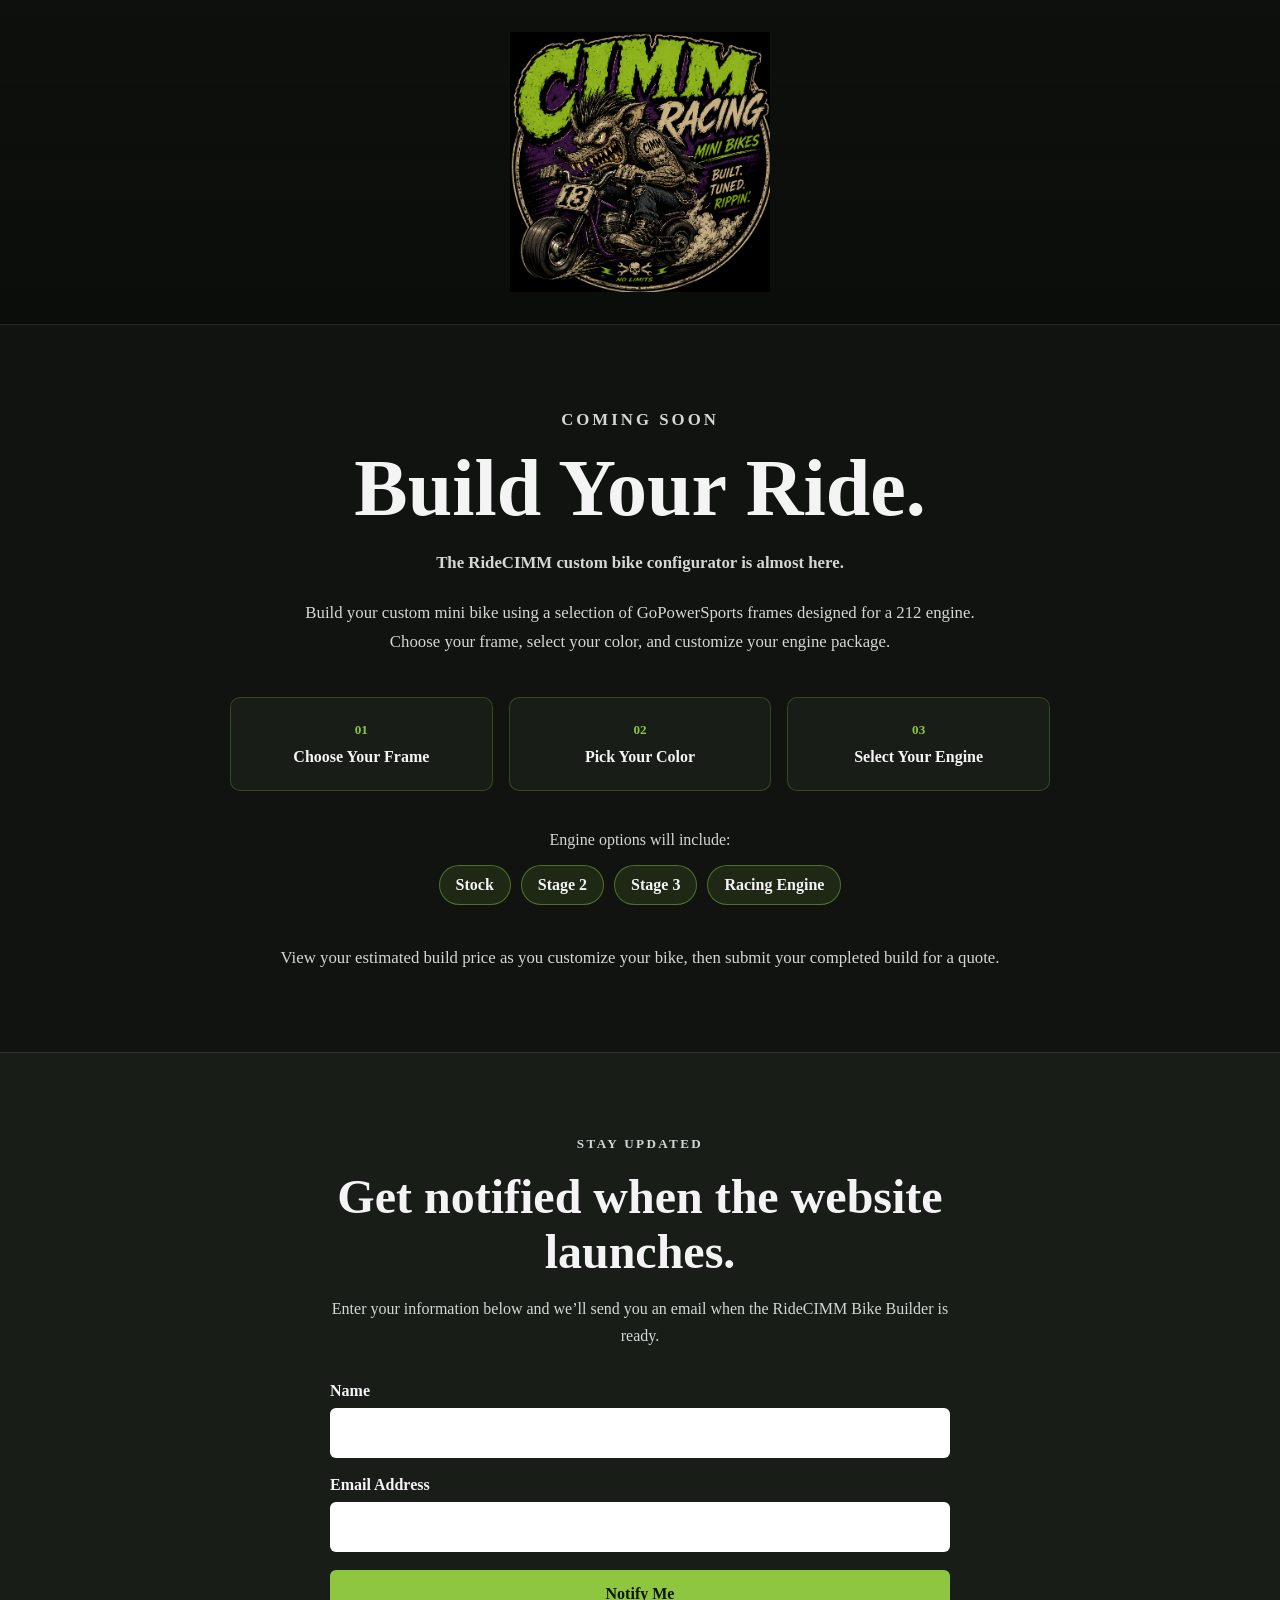
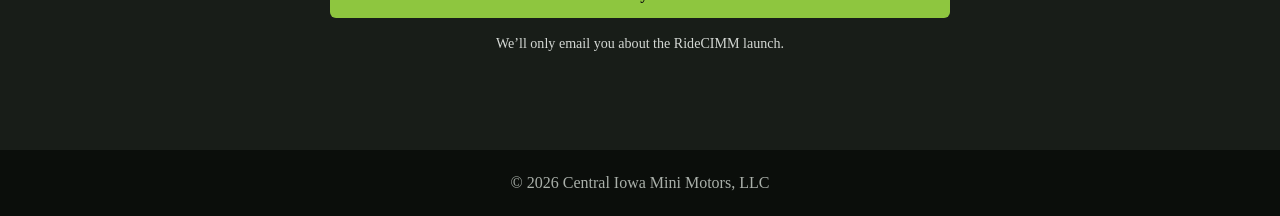
==== commit 119364d0: "Patching Over Teaser Page" ====
--- a/index.html
+++ b/index.html
@@ -10,954 +10,158 @@
 
     <meta
         name="description"
-        content="Central Iowa Mini Motors specializes in custom mini bikes, performance builds, parts, and small-engine services."
+        content="The RideCIMM custom mini bike configurator is coming soon. Choose your frame, color, 212 engine package, upgrades, and estimated build price."
     >
 
-    <title>Central Iowa Mini Motors</title>
+    <title>Coming Soon | RideCIMM</title>
 
     <link rel="stylesheet" href="styles.css">
-
-<link
-    rel="stylesheet"
-    href="https://cdnjs.cloudflare.com/ajax/libs/font-awesome/6.7.2/css/all.min.css"
-/>
 </head>
 
-    <body>
-        <header class="site-header" id="siteHeader">
-        <div class="header-container">
+<script src="script.js"></script>
 
-            <a
-                href="#home"
-                class="brand"
-                aria-label="Central Iowa Mini Motors home"
+<body class="coming-soon-page">
+
+    <header class="coming-soon-header">
+        <div class="coming-soon-brand">
+            <img
+                src="Images/cimm-logo-racing.PNG"
+                alt="Central Iowa Mini Motors"
+                class="coming-soon-logo"
             >
-
-                <img
-                    src="Images/cimm-logo-racing.PNG"
-                    alt="Central Iowa Mini Motors"
-                    class="brand-logo"
-                >
-
-                <div class="brand-text">
-                    <span class="brand-name">Central Iowa</span>
-                    <span class="brand-subtitle">Mini Motors</span>
-                </div>
-
-            </a>
-
-            <button
-                class="mobile-menu-button"
-                id="mobileMenuButton"
-                type="button"
-                aria-label="Open navigation menu"
-                aria-expanded="false"
-                aria-controls="primaryNavigation"
-            >
-                <span></span>
-                <span></span>
-                <span></span>
-            </button>
-
-            <nav
-                class="primary-navigation"
-                id="primaryNavigation"
-                aria-label="Primary navigation"
-            >
-                <a href="#home" class="navigation-link active">
-                    Home
-                </a>
-
-                <a href="#build-your-bike" class="navigation-link">
-                    Build Your Bike
-                </a>
-
-                <a href="#contact-us" class="navigation-link contact-link">
-                    Contact Us
-                </a>
-            </nav>
-
         </div>
     </header>
 
     <main>
-        <!-- Temporary sections for testing the navigation -->
+        <section class="coming-soon-section">
 
-        <section class="page-section hero-placeholder" id="home">
-            <div>
-                <p class="eyebrow">Central Iowa Mini Motors</p>
-                <h1>Built for the Ride.</h1>
+            <div class="coming-soon-content">
+
+                <p class="coming-soon-label">
+                    Coming Soon
+                </p>
+
+                <h1>Build Your Ride.</h1>
+
+                <p class="coming-soon-intro">
+                    The RideCIMM custom bike configurator is almost here.
+                </p>
+
                 <p>
+                    Build your custom mini bike using a selection of
+                    GoPowerSports frames designed for a 212 engine.
+                    Choose your frame, select your color, and customize
+                    your engine package.
                 </p>
-            </div>
-        </section>
 
- <section class="bike-builder" id="build-your-bike">
-    <div class="builder-container">
+                <div class="coming-soon-options">
+                    <div>
+                        <span>01</span>
+                        <strong>Choose Your Frame</strong>
+                    </div>
 
-        <div class="builder-heading">
-            <p class="section-label">Step 1</p>
-            <h2>Choose Your Frame</h2>
-            <p>
-                Select the frame that will become the foundation of your custom build.
-            </p>
-        </div>
+                    <div>
+                        <span>02</span>
+                        <strong>Pick Your Color</strong>
+                    </div>
 
-        <div class="builder-progress" aria-label="Build progress">
-            <div class="progress-step active">
-                <span class="progress-number">1</span>
-                <span>Choose Your Frame</span>
-            </div>
-
-            <div class="progress-line"></div>
-
-            <div class="progress-step">
-                <span class="progress-number">2</span>
-                <span>Choose Your Color</span>
-            </div>
-
-            <div class="progress-line"></div>
-
-            <div class="progress-step">
-                <span class="progress-number">3</span>
-                <span>Choose Your Engine</span>
-            </div>
-        </div>
-
-        <div class="frame-options">
-            <button
-                class="frame-card"
-                type="button"
-                data-frame="Little Rascal"
-                data-price="995"
-                aria-pressed="false"
-            >
-                <span class="frame-checkmark" aria-hidden="true"></span>
-
-                <div class="frame-image-wrapper">
-                    <img
-                        src="Images/little-rascal.webp"
-                        alt="Little Rascal mini bike frame"
-                    >
+                    <div>
+                        <span>03</span>
+                        <strong>Select Your Engine</strong>
+                    </div>
                 </div>
 
-                <div class="frame-card-content">
-                    <h3>Little Rascal</h3>
-                    <p>Compact, simple, and built for classic mini bike fun.</p>
-                    <div class="frame-price">
-                        <span>Starting at</span>
-                        <strong>$995</strong>
+                <div class="engine-packages">
+                    <p>Engine options will include:</p>
+
+                    <div class="engine-package-list">
+                        <span>Stock</span>
+                        <span>Stage 2</span>
+                        <span>Stage 3</span>
+                        <span>Racing Engine</span>
                     </div>
                 </div>
-            </button>
 
-            <button
-                class="frame-card"
-                type="button"
-                data-frame="Rascal Lite"
-                data-price="995"
-                aria-pressed="false"
-            >
-                <span class="frame-checkmark" aria-hidden="true"></span>
-
-                <div class="frame-image-wrapper">
-                    <img
-                        src="Images/rascal-lite.webp"
-                        alt="Rascal Lite mini bike frame"
-                    >
-                </div>
-
-                <div class="frame-card-content">
-                    <h3>Rascal Lite</h3>
-                    <p>A lightweight frame designed for an agile, responsive ride.</p>
-                    <div class="frame-price">
-                        <span>Starting at</span>
-                        <strong>$995</strong>
-                    </div>
-                </div>
-            </button>
-
-            <button
-                class="frame-card"
-                type="button"
-                data-frame="Rascal Cruiser"
-                data-price="1295"
-                aria-pressed="false"
-            >
-                <span class="frame-checkmark" aria-hidden="true"></span>
-
-                <div class="frame-image-wrapper">
-                    <img
-                        src="Images/rascal-cruiser.webp"
-                        alt="Rascal Cruiser mini bike frame"
-                    >
-                </div>
-
-                <div class="frame-card-content">
-                    <h3>Rascal Cruiser</h3>
-                    <p>Classic proportions with a comfortable cruising stance.</p>
-                    <div class="frame-price">
-                        <span>Starting at</span>
-                        <strong>$1,295</strong>
-                    </div>
-                </div>
-            </button>
-
-            <button
-                class="frame-card"
-                type="button"
-                data-frame="Rascal GT Drag"
-                data-price="1495"
-                aria-pressed="false"
-            >
-                <span class="frame-checkmark" aria-hidden="true"></span>
-
-                <div class="frame-image-wrapper">
-                    <img
-                        src="Images/rascal-gt-drag.webp"
-                        alt="Rascal GT Drag mini bike frame"
-                    >
-                </div>
-
-                <div class="frame-card-content">
-                    <h3>Rascal GT Drag</h3>
-                    <p>A stretched performance frame made for a bold drag-bike look.</p>
-                    <div class="frame-price">
-                        <span>Starting at</span>
-                        <strong>$1,495</strong>
-                    </div>
-                </div>
-            </button>
-        </div>
-
-        <div class="step-action">
-                <button
-                    class="small-step-button"
-                    id="continueToColor"
-                    type="button"
-                >
-                    Select and Move to Next Step
-                </button>
-            </div>
-
-        </div>
-    </section>
-
-<section class="color-builder" id="color-step">
-    <div class="builder-container">
-
-        <div class="color-heading">
-            <p class="section-label">Step 2</p>
-
-            <h2>Choose Your Color</h2>
-
-            <p>
-                Select the finish for your custom mini bike.
-                Standard colors are included with your build.
-            </p>
-        </div>
-
-        <div class="color-options">
-
-            <button
-                class="color-card"
-                type="button"
-                data-color="Black"
-                data-price="0"
-                aria-pressed="false"
-            >
-                <span class="color-swatch swatch-black"></span>
-
-                <span class="color-card-name">Black</span>
-                <span class="color-card-price">Included</span>
-            </button>
-
-            <button
-                class="color-card"
-                type="button"
-                data-color="Green"
-                data-price="0"
-                aria-pressed="false"
-            >
-                <span class="color-swatch swatch-green"></span>
-
-                <span class="color-card-name">Green</span>
-                <span class="color-card-price">Included</span>
-            </button>
-
-            <button
-                class="color-card"
-                type="button"
-                data-color="Red"
-                data-price="0"
-                aria-pressed="false"
-            >
-                <span class="color-swatch swatch-red"></span>
-
-                <span class="color-card-name">Red</span>
-                <span class="color-card-price">Included</span>
-            </button>
-
-            <button
-                class="color-card"
-                type="button"
-                data-color="Blue"
-                data-price="0"
-                aria-pressed="false"
-            >
-                <span class="color-swatch swatch-blue"></span>
-
-                <span class="color-card-name">Blue</span>
-                <span class="color-card-price">Included</span>
-            </button>
-
-            <button
-                class="color-card"
-                type="button"
-                data-color="Purple"
-                data-price="0"
-                aria-pressed="false"
-            >
-                <span class="color-swatch swatch-purple"></span>
-
-                <span class="color-card-name">Purple</span>
-                <span class="color-card-price">Included</span>
-            </button>
-
-            <button
-                class="color-card"
-                type="button"
-                data-color="Pink"
-                data-price="0"
-                aria-pressed="false"
-            >
-                <span class="color-swatch swatch-pink"></span>
-
-                <span class="color-card-name">Pink</span>
-                <span class="color-card-price">Included</span>
-            </button>
-
-            <button
-                class="color-card custom-color-card"
-                type="button"
-                data-color="Custom Color"
-                data-price="0"
-                aria-pressed="false"
-            >
-                <span class="color-swatch swatch-custom"></span>
-
-                <span class="color-card-name">Custom Color</span>
-                <span class="color-card-price">Upgrade — TBD</span>
-            </button>
-
-        </div>
-
-<div class="custom-color-details" id="customColorDetails">
-    <label for="customColorRequest">
-        Describe your custom color
-    </label>
-
-    <textarea
-        id="customColorRequest"
-        name="customColorRequest"
-        rows="4"
-        placeholder="Example: metallic forest green, candy apple red, matte gray, or a specific paint code."
-    ></textarea>
-
-    <p>
-        Final pricing will be confirmed after the requested finish is reviewed.
-    </p>
-</div>
-
-<div class="step-action">
-    <button
-        class="small-step-button"
-        id="continueToEngine"
-        type="button"
-    >
-        Select and Move to Next Step
-    </button>
-</div>
-    </div>
-</section>
-
-<section class="engine-builder" id="engine-step">
-    <div class="builder-container">
-
-        <div class="engine-heading">
-            <p class="section-label">Step 3</p>
-
-            <h2>Choose Your Engine</h2>
-
-            <p>
-                Every package comes with a 212 engine.
-                Choose the performance level that fits your build.
-            </p>
-        </div>
-
-        <div class="engine-options">
-
-            <button
-                class="engine-card"
-                type="button"
-                data-engine="Stock"
-                data-price="599"
-                aria-pressed="false"
-            >
-                <div class="engine-card-top">
-                    <h3>Stock</h3>
-                    <p>Standard 212cc</p>
-                </div>
-
-                <div class="engine-price">
-                    <span>Starting at</span>
-                    <strong>$599</strong>
-                </div>
-
-                <div class="engine-includes">
-                    <p>Includes</p>
-
-                    <ul>
-                        <li>Honda Clone 212cc platform</li>
-                        <li>Factory engine components</li>
-                        <li>Factory carburetor</li>
-                        <li>Factory governor</li>
-                    </ul>
-                </div>
-            </button>
-
-            <button
-                class="engine-card"
-                type="button"
-                data-engine="Stage 2"
-                data-price="899"
-                aria-pressed="false"
-            >
-                <div class="engine-card-top">
-                    <h3>Stage 2</h3>
-                    <p>Standard 212cc</p>
-                </div>
-
-                <div class="engine-price">
-                    <span>Starting at</span>
-                    <strong>$899</strong>
-                </div>
-
-                <div class="engine-includes">
-                    <p>Includes</p>
-
-                    <ul>
-                        <li>Everything included with Stock</li>
-                        <li>Stage 2 performance upgrade</li>
-                        <li>Stage 2 intake upgrade</li>
-                        <li>Stage 2 exhaust upgrade</li>
-                    </ul>
-                </div>
-            </button>
-
-            <button
-                class="engine-card"
-                type="button"
-                data-engine="Stage 3"
-                data-price="1299"
-                aria-pressed="false"
-            >
-                <div class="engine-card-top">
-                    <h3>Stage 3</h3>
-                    <p>Standard 212cc</p>
-                </div>
-
-                <div class="engine-price">
-                    <span>Starting at</span>
-                    <strong>$1,299</strong>
-                </div>
-
-                <div class="engine-includes">
-                    <p>Includes</p>
-
-                    <ul>
-                        <li>Everything included with Stage 2</li>
-                        <li>Stage 3 internal upgrade</li>
-                        <li>Stage 3 valvetrain upgrade</li>
-                        <li>Stage 3 fuel-system upgrade</li>
-                    </ul>
-                </div>
-            </button>
-
-            <button
-                class="engine-card"
-                type="button"
-                data-engine="Racing"
-                data-price="1899"
-                aria-pressed="false"
-            >
-                <div class="engine-card-top">
-                    <h3>Racing</h3>
-                    <p>Standard 212cc</p>
-                </div>
-
-                <div class="engine-price">
-                    <span>Starting at</span>
-                    <strong>$1,899</strong>
-                </div>
-
-                 <div class="engine-includes">
-                    <p>Includes</p>
-
-                    <ul>
-                        <li>Everything included with Stage 3</li>
-                        <li>Racing internal upgrade</li>
-                        <li>Racing cylinder-head upgrade</li>
-                        <li>Competition fuel-system setup</li>
-                    </ul>
-                </div>
-            </button>
-
-        </div>
-
-        <div class="step-action">
-            <button
-                class="small-step-button"
-                id="reviewBuildButton"
-                type="button"
-            >
-                Select and Review Your Build
-            </button>
-        </div>
-
-    </div>
-</section>
-
-<section class="review-builder" id="review-step">
-    <div class="builder-container">
-
-        <div class="review-heading">
-            <p class="section-label">Build Complete</p>
-            <h2>Review My Build</h2>
-
-            <p>
-                Review your selections below. Final pricing and availability
-                will be confirmed by Central Iowa Mini Motors.
-            </p>
-        </div>
-
-<div class="review-layout">
-
-    <!-- LEFT: BIKE PREVIEW -->
-    <div class="review-bike-preview">
-        <div class="review-image-placeholder">
-
-            <img
-                id="reviewBikeImage"
-                src=""
-                alt="Your selected custom mini bike"
-                hidden
-            >
-
-            <div id="reviewPreviewMessage">
-                <span>Your Custom Mini Bike</span>
-                <strong>Preview Coming Soon</strong>
-
-                <p>
-                    Your selected frame, color, and engine will appear here.
+                <p class="coming-soon-closing">
+                    View your estimated build price as you customize your
+                    bike, then submit your completed build for a quote.
                 </p>
-            </div>
-
-        </div>
-    </div>
-
-    <!-- RIGHT: LOGO -->
-    <div class="review-brand-panel">
-        <img
-            src="Images/cimm-logo-racing.PNG"
-            alt="Central Iowa Mini Motors logo"
-        >
-
-        <p>
-            Custom Mini Bikes Built in Central Iowa
-        </p>
-    </div>
-
-</div>
-
-<!-- FULL-WIDTH BUILD REQUEST FORM -->
-<form
-    class="review-summary"
-    id="buildRequestForm"
-    action="https://api.web3forms.com/submit"
-    method="POST"
->
-    <input
-        type="hidden"
-        name="access_key"
-        value="d4512a00-a867-43b8-8763-7d67044246be"
-    >
-
-    <input
-        type="hidden"
-        name="subject"
-        value="New CIMM Custom Mini Bike Build Request"
-    >
-
-    <input
-        type="hidden"
-        name="from_name"
-        value="Central Iowa Mini Motors Website"
-    >
-
-    <input
-        type="checkbox"
-        name="botcheck"
-        class="hidden-botcheck"
-        tabindex="-1"
-        autocomplete="off"
-    >
-
-    <input
-        type="hidden"
-        id="submittedFrame"
-        name="Selected Frame"
-    >
-
-    <input
-        type="hidden"
-        id="submittedColor"
-        name="Selected Color"
-    >
-
-    <input
-        type="hidden"
-        id="submittedEngine"
-        name="Selected Engine"
-    >
-
-    <input
-        type="hidden"
-        id="submittedTotal"
-        name="Estimated Total"
-    >
-
-    <input
-        type="hidden"
-        id="submittedCustomColor"
-        name="Custom Color Request"
-    >
-
-    <p class="review-summary-label">
-        Your CIMM Build
-    </p>
-
-    <div class="review-selections">
-
-        <div class="review-item">
-            <span>Frame</span>
-            <strong id="reviewFrame">Not Selected</strong>
-        </div>
-
-        <div class="review-item">
-            <span>Color</span>
-            <strong id="reviewColor">Not Selected</strong>
-        </div>
-
-        <div class="review-item">
-            <span>Engine</span>
-            <strong id="reviewEngine">Not Selected</strong>
-        </div>
-
-    </div>
-
-    <div
-        class="review-custom-color"
-        id="reviewCustomColor"
-        hidden
-    >
-        <span>Custom Color Request</span>
-
-        <strong id="reviewCustomColorText">
-            Details will be confirmed.
-        </strong>
-    </div>
-
-    <div class="review-total">
-        <span>Estimated Total</span>
-        <strong id="reviewTotal">$0</strong>
-    </div>
-
-    <p
-        class="review-price-note"
-        id="reviewPriceNote"
-    >
-        Taxes, delivery, custom fabrication, and final assembly
-        charges may affect the final price.
-    </p>
-
-    <div class="customer-details">
-
-        <div class="customer-details-heading">
-            <p class="review-summary-label">
-                Your Contact Information
-            </p>
-
-            <p>
-                Enter your information so Central Iowa Mini Motors
-                can contact you about your build.
-            </p>
-        </div>
-
-        <div class="customer-form-grid">
-
-            <div class="form-field form-field-full">
-                <label for="customerName">
-                    Full Name
-                </label>
-
-                <input
-                    type="text"
-                    id="customerName"
-                    name="Customer Name"
-                    autocomplete="name"
-                    required
-                >
-            </div>
-
-            <div class="form-field">
-                <label for="customerEmail">
-                    Email Address
-                </label>
-
-                <input
-                    type="email"
-                    id="customerEmail"
-                    name="email"
-                    autocomplete="email"
-                    required
-                >
-            </div>
-
-            <div class="form-field">
-                <label for="customerPhone">
-                    Phone Number
-                </label>
-
-                <input
-                    type="tel"
-                    id="customerPhone"
-                    name="Phone Number"
-                    autocomplete="tel"
-                    required
-                >
-            </div>
-
-            <div class="form-field form-field-full">
-                <label for="customerComments">
-                    Questions or Comments
-                </label>
-
-                <textarea
-                    id="customerComments"
-                    name="Customer Comments"
-                    rows="5"
-                    placeholder="Tell us about additional requests, riding goals, delivery questions, or other details."
-                ></textarea>
-            </div>
-
-        </div>
-    </div>
-
-    <div class="review-actions">
-
-        <button
-            class="request-build-button"
-            id="requestBuildButton"
-            type="submit"
-        >
-            Submit Build Request
-        </button>
-
-        <button
-            class="edit-build-button"
-            id="editBuildButton"
-            type="button"
-        >
-            Edit My Build
-        </button>
-
-    </div>
-
-</form>
-
-        </div>
-    </div>
-</section>
-<!-- CONTACT US -->
-<section class="contact-section" id="contact-us">
-    <div class="builder-container">
-
-        <div class="contact-heading">
-            <p class="section-label">Get In Touch</p>
-
-            <h2>Contact Us</h2>
-
-            <p>
-                Have questions about a custom build, repairs, fabrication,
-                or parts? Send us a message and we'll get back to you as soon
-                as possible.
-            </p>
-        </div>
-
-        <form
-            class="contact-form"
-            action="https://api.web3forms.com/submit"
-            method="POST"
-        >
-
-            <input
-                type="hidden"
-                name="access_key"
-                value="d4512a00-a867-43b8-8763-7d67044246be"
-            >
-
-            <input
-                type="hidden"
-                name="subject"
-                value="New Contact Form Submission"
-            >
-
-            <div class="contact-grid">
-
-                <div class="form-field">
-                    <label for="contactName">Full Name</label>
-                    <input
-                        id="contactName"
-                        name="Name"
-                        type="text"
-                        required
-                    >
-                </div>
-
-                <div class="form-field">
-                    <label for="contactEmail">Email</label>
-                    <input
-                        id="contactEmail"
-                        name="Email"
-                        type="email"
-                        required
-                    >
-                </div>
-
-                <div class="form-field">
-                    <label for="contactPhone">Phone Number</label>
-                    <input
-                        id="contactPhone"
-                        name="Phone"
-                        type="tel"
-                    >
-                </div>
-
-                <div class="form-field">
-                    <label for="contactTopic">Topic</label>
-
-                    <select
-                        id="contactTopic"
-                        name="Topic"
-                    >
-                        <option>General Question</option>
-                        <option>Custom Build</option>
-                        <option>Parts</option>
-                        <option>Engine Build</option>
-                        <option>Service / Repair</option>
-                    </select>
-                </div>
-
-                <div class="form-field form-field-full">
-                    <label for="contactMessage">
-                        Message
-                    </label>
-
-                    <textarea
-                        id="contactMessage"
-                        name="Message"
-                        rows="6"
-                        required
-                    ></textarea>
-                </div>
 
             </div>
 
-            <button
-                class="request-build-button"
-                type="submit"
-            >
-                Send Message
-            </button>
+        </section>
 
-        </form>
+        <section class="launch-notification">
 
-    </div>
-</section>
+            <div class="notification-content">
 
-<footer class="site-footer">
+                <p class="coming-soon-label">
+                    Stay Updated
+                </p>
 
-    <div class="footer-container">
+                <h2>Get notified when the website launches.</h2>
 
-        <div class="footer-brand">
-            <h3>Central Iowa Mini Motors</h3>
+                <p>
+                    Enter your information below and we’ll send you an
+                    email when the RideCIMM Bike Builder is ready.
+                </p>
 
-            <p class="footer-tagline">
-                Custom Mini Bikes • Performance Builds • Parts • Service
-            </p>
-        </div>
+                <form
+                    class="launch-form"
+                    action="YOUR-FORMSPREE-LINK"
+                    method="POST"
+                >
 
-        <div class="footer-contact">
-            <h4>Contact</h4>
+                    <div class="form-group">
+                        <label for="name">Name</label>
 
-            <p>
-                <strong>Owner:</strong>
-                Jonathan Ermer
-            </p>
+                        <input
+                            type="text"
+                            id="name"
+                            name="name"
+                            autocomplete="name"
+                            required
+                        >
+                    </div>
 
-            <p>
-                <span aria-hidden="true">📍</span>
-                Central Iowa
-            </p>
+                    <div class="form-group">
+                        <label for="email">Email Address</label>
 
-            <p>
-                <span aria-hidden="true">✉</span>
+                        <input
+                            type="email"
+                            id="email"
+                            name="email"
+                            autocomplete="email"
+                            required
+                        >
+                    </div>
 
-                <a href="mailto:centraliowaminimotors@gmail.com">
-                    centraliowaminimotors@gmail.com
-                </a>
-            </p>
-        </div>
+                    <input
+                        type="hidden"
+                        name="_subject"
+                        value="New RideCIMM Launch Notification Signup"
+                    >
 
-        <div class="footer-social">
-            <h4>Follow Us</h4>
+                    <button type="submit">
+                        Notify Me
+                    </button>
 
-                <a
-                href="https://www.facebook.com/CentralIowaMiniMotors"
-                class="footer-social-link"
-                target="_blank"
-                rel="noopener noreferrer"
-                aria-label="Visit our Facebook page"
-            >
-                <i class="fa-brands fa-facebook-f"></i>
-                Central Iowa Mini Motors
-            </a>
-        </div>
+                </form>
 
-    </div>
+                <p class="form-note">
+                    We’ll only email you about the RideCIMM launch.
+                </p>
 
-    <div class="footer-bottom">
+            </div>
+
+        </section>
+    </main>
+
+    <footer class="coming-soon-footer">
         <p>
             © 2026 Central Iowa Mini Motors, LLC
         </p>
+    </footer>
 
-        <p>
-            Built with Pride in Iowa.
-        </p>
-    </div>
-
-</footer>
-    <script src="script.js"></script>
 </body>
-</html>
+</html>
--- a/styles.css
+++ b/styles.css
@@ -1,3023 +1,231 @@
 /* ========================================
-   CENTRAL IOWA MINI MOTORS
-   Brand Colors
+   COMING SOON PAGE
 ======================================== */
 
-:root {
-    --black: #080808;
-    --header-black: rgba(8, 8, 8, 0.96);
-    --surface-black: #111111;
-    --green: #36b64b;
-    --green-dark: #238335;
-    --white: #ffffff;
-    --light-gray: #c7c7c7;
-    --border-color: rgba(255, 255, 255, 0.1);
-}
-
-/* ========================================
-   RESET
-======================================== */
-
-* {
-    box-sizing: border-box;
+.coming-soon-page {
     margin: 0;
-    padding: 0;
-}
-
-html {
-    scroll-behavior: smooth;
-    scroll-padding-top: 100px;
-}
-
-body {
     min-height: 100vh;
-    background-color: var(--black);
-    color: var(--white);
-    font-family: Arial, Helvetica, sans-serif;
-    line-height: 1.5;
-}
-
-a {
-    color: inherit;
-    text-decoration: none;
-}
-
-button {
-    font: inherit;
-}
-
-/* ========================================
-   HEADER
-======================================== */
-
-.site-header {
-    position: fixed;
-    top: 0;
-    left: 0;
-    z-index: 1000;
-
-    width: 100%;
-    height: 96px;
-
-    background-color: var(--header-black);
-    border-bottom: 1px solid var(--border-color);
-
-    transition:
-        height 0.3s ease,
-        background-color 0.3s ease,
-        box-shadow 0.3s ease;
-}
-
-.site-header.scrolled {
-    height: 76px;
-
-    background-color: rgba(8, 8, 8, 0.86);
-    backdrop-filter: blur(14px);
-    -webkit-backdrop-filter: blur(14px);
-
-    box-shadow: 0 8px 30px rgba(0, 0, 0, 0.35);
-}
-
-.header-container {
-    width: min(1180px, calc(100% - 48px));
-    height: 100%;
-    margin: 0 auto;
-
-    display: flex;
-    align-items: center;
-    justify-content: space-between;
-}
-
-/* ========================================
-   BRAND / LOGO PLACEHOLDER
-======================================== */
-
-.brand {
-    display: inline-flex;
-    align-items: center;
-    gap: 14px;
-}
-
-.brand-mark {
-    width: 54px;
-    height: 54px;
-
-    display: grid;
-    place-items: center;
-
-    background-color: var(--green);
-    color: var(--black);
-
-    border: 2px solid var(--white);
-    border-radius: 50%;
-
-    font-size: 0.78rem;
-    font-weight: 900;
-    letter-spacing: 0.04em;
-
-    transition:
-        transform 0.25s ease,
-        background-color 0.25s ease;
-}
-
-.brand:hover .brand-mark {
-    transform: rotate(-4deg) scale(1.05);
-    background-color: var(--white);
-}
-
-.brand-text {
-    display: flex;
-    flex-direction: column;
-    line-height: 1;
-    text-transform: uppercase;
-}
-
-.brand-name {
-    color: var(--white);
-    font-size: 1.05rem;
-    font-weight: 900;
-    letter-spacing: 0.08em;
-}
-
-.brand-subtitle {
-    margin-top: 6px;
-
-    color: var(--green);
-    font-size: 0.76rem;
-    font-weight: 800;
-    letter-spacing: 0.22em;
-}
-.brand-logo{
-
-    width:58px;
-    height:58px;
-
-    object-fit:contain;
-
-    transition:transform .25s ease;
-
-}
-
-.brand:hover .brand-logo{
-
-    transform:scale(1.08);
-
-}
-/* ========================================
-   DESKTOP NAVIGATION
-======================================== */
-
-.primary-navigation {
-    display: flex;
-    align-items: center;
-    gap: 34px;
-}
-
-.navigation-link {
-    position: relative;
-
-    padding: 10px 0;
-
-    color: var(--white);
-
-    font-size: 0.9rem;
-    font-weight: 800;
-    letter-spacing: 0.08em;
-    text-transform: uppercase;
-
-    transition: color 0.25s ease;
-}
-
-.navigation-link::after {
-    content: "";
-
-    position: absolute;
-    right: 0;
-    bottom: 2px;
-    left: 0;
-
-    height: 2px;
-
-    background-color: var(--green);
-
-    transform: scaleX(0);
-    transform-origin: right;
-
-    transition: transform 0.25s ease;
-}
-
-.navigation-link:hover,
-.navigation-link:focus-visible,
-.navigation-link.active {
-    color: var(--green);
-}
-
-.navigation-link:hover::after,
-.navigation-link:focus-visible::after,
-.navigation-link.active::after {
-    transform: scaleX(1);
-    transform-origin: left;
-}
-
-.contact-link {
-    padding: 12px 20px;
-
-    color: var(--black);
-    background-color: var(--green);
-
-    border: 2px solid var(--green);
-    border-radius: 4px;
-
-    transition:
-        color 0.25s ease,
-        background-color 0.25s ease,
-        border-color 0.25s ease,
-        transform 0.25s ease;
-}
-
-.contact-link::after {
-    display: none;
-}
-
-.contact-link:hover,
-.contact-link:focus-visible,
-.contact-link.active {
-    color: var(--white);
-    background-color: transparent;
-    border-color: var(--green);
-    transform: translateY(-2px);
-}
-
-/* ========================================
-   MOBILE MENU BUTTON
-======================================== */
-
-.mobile-menu-button {
-    display: none;
-
-    width: 46px;
-    height: 46px;
-
-    background: transparent;
-
-    border: 1px solid var(--border-color);
-    border-radius: 4px;
-
-    cursor: pointer;
-}
-
-.mobile-menu-button span {
-    display: block;
-
-    width: 23px;
-    height: 2px;
-    margin: 5px auto;
-
-    background-color: var(--white);
-
-    transition:
-        transform 0.25s ease,
-        opacity 0.25s ease;
-}
-
-.mobile-menu-button.open span:nth-child(1) {
-    transform: translateY(7px) rotate(45deg);
-}
-
-.mobile-menu-button.open span:nth-child(2) {
-    opacity: 0;
-}
-
-.mobile-menu-button.open span:nth-child(3) {
-    transform: translateY(-7px) rotate(-45deg);
-}
-
-/* ========================================
-   TEMPORARY PAGE SECTIONS
-======================================== */
-
-.page-section {
-    min-height: 100vh;
-    padding: 140px 24px 80px;
-
-    display: grid;
-    place-items: center;
-
-    text-align: center;
-    border-bottom: 1px solid var(--border-color);
-}
-
-.page-section:nth-of-type(even) {
-    background-color: var(--surface-black);
-}
-
-.hero-placeholder {
-    padding-top: 180px;
-}
-
-.eyebrow {
-    margin-bottom: 14px;
-
-    color: var(--green);
-
-    font-size: 0.8rem;
-    font-weight: 900;
-    letter-spacing: 0.25em;
-    text-transform: uppercase;
-}
-
-h1,
-h2 {
-    line-height: 1;
-    text-transform: uppercase;
-}
-
-h1 {
-    font-size: clamp(3rem, 9vw, 7rem);
-}
-
-h2 {
-    font-size: clamp(2.5rem, 6vw, 5rem);
-}
-
-.page-section p:not(.eyebrow) {
-    max-width: 650px;
-    margin: 24px auto 0;
-
-    color: var(--light-gray);
-    font-size: 1.05rem;
-}
-
-/* ========================================
-   RESPONSIVE DESIGN
-======================================== */
-
-@media (max-width: 780px) {
-    .site-header {
-        height: 80px;
-    }
-
-    .site-header.scrolled {
-        height: 70px;
-    }
-
-    .header-container {
-        width: min(100% - 30px, 1180px);
-    }
-
-    .brand-mark {
-        width: 46px;
-        height: 46px;
-        font-size: 0.68rem;
-    }
-
-    .brand-name {
-        font-size: 0.86rem;
-    }
-
-    .brand-subtitle {
-        font-size: 0.62rem;
-    }
-
-    .mobile-menu-button {
-        display: block;
-    }
-
-    .primary-navigation {
-        position: absolute;
-        top: 100%;
-        left: 0;
-
-        width: 100%;
-        padding: 24px;
-
-        display: flex;
-        flex-direction: column;
-        align-items: stretch;
-        gap: 8px;
-
-        background-color: rgba(8, 8, 8, 0.98);
-        border-bottom: 1px solid var(--border-color);
-
-        opacity: 0;
-        visibility: hidden;
-        transform: translateY(-12px);
-
-        transition:
-            opacity 0.25s ease,
-            visibility 0.25s ease,
-            transform 0.25s ease;
-    }
-
-    .primary-navigation.open {
-        opacity: 1;
-        visibility: visible;
-        transform: translateY(0);
-    }
-
-    .navigation-link {
-        width: 100%;
-        padding: 16px;
-
-        text-align: center;
-        border: 1px solid var(--border-color);
-    }
-
-    .navigation-link::after {
-        display: none;
-    }
-
-    .contact-link {
-        margin-top: 8px;
-    }
-}
-
-/* ========================================
-   BUILD YOUR BIKE — STEP 1
-======================================== */
-
-.bike-builder {
-    min-height: 100vh;
-    padding: 140px 24px 100px;
-    background:
-        radial-gradient(
-            circle at 20% 25%,
-            rgba(54, 182, 75, 0.09),
-            transparent 34%
-        ),
-        #080808;
-}
-
-.builder-container {
-    width: min(1180px, 100%);
-    margin: 0 auto;
-}
-
-.builder-heading {
-    max-width: 720px;
-    margin-bottom: 44px;
-}
-
-.section-label {
-    margin-bottom: 12px;
-    color: var(--green);
-    font-size: 0.78rem;
-    font-weight: 900;
-    letter-spacing: 0.24em;
-    text-transform: uppercase;
-}
-
-.builder-heading h2 {
-    margin-bottom: 18px;
-    font-size: clamp(2.5rem, 6vw, 5rem);
-    line-height: 0.95;
-    text-transform: uppercase;
-}
-
-.builder-heading > p:last-child {
-    color: var(--light-gray);
-    font-size: 1.05rem;
-}
-
-/* Progress indicator */
-
-.builder-progress {
-    display: flex;
-    align-items: center;
-    margin-bottom: 54px;
-}
-
-.progress-step {
-    display: flex;
-    align-items: center;
-    gap: 10px;
-    color: #777777;
-    font-size: 0.75rem;
-    font-weight: 800;
-    letter-spacing: 0.06em;
-    text-transform: uppercase;
-}
-
-.progress-step.active {
-    color: var(--white);
-}
-
-.progress-number {
-    width: 34px;
-    height: 34px;
-
-    display: grid;
-    place-items: center;
-
-    border: 1px solid #555555;
-    border-radius: 50%;
-
-    font-size: 0.8rem;
-}
-
-.progress-step.active .progress-number {
-    color: var(--black);
-    background-color: var(--green);
-    border-color: var(--green);
-    box-shadow: 0 0 20px rgba(54, 182, 75, 0.25);
-}
-
-.progress-line {
-    flex: 1;
-    height: 1px;
-    min-width: 30px;
-    margin: 0 18px;
-    background-color: #333333;
-}
-
-/* Main frame layout */
-
-.frame-layout {
-    display: grid;
-    grid-template-columns: minmax(0, 1fr) 300px;
-    gap: 32px;
-    align-items: start;
-}
-
-.frame-options {
-    display: grid;
-    grid-template-columns: repeat(2, minmax(0, 1fr));
-    gap: 20px;
-}
-/* Frame cards */
-
-.frame-card {
-    position: relative;
-    overflow: hidden;
-
-    min-width: 0;
-    padding: 0;
-
-    color: var(--white);
-    background-color: #121212;
-
-    border: 1px solid rgba(255, 255, 255, 0.14);
-    border-radius: 8px;
-
-    text-align: left;
-    cursor: pointer;
-
-    transition:
-        transform 0.25s ease,
-        border-color 0.25s ease,
-        background-color 0.25s ease,
-        box-shadow 0.25s ease;
-}
-
-.frame-card:hover {
-    transform: translateY(-4px);
-    border-color: rgba(54, 182, 75, 0.55);
-    background-color: #161616;
-}
-
-.frame-card.selected {
-    border-color: var(--green);
-    background-color: #151a16;
-    box-shadow:
-        0 0 0 1px var(--green),
-        0 18px 40px rgba(0, 0, 0, 0.38),
-        0 0 28px rgba(54, 182, 75, 0.12);
-}
-.frame-price {
-    margin-top: 18px;
-    padding-top: 14px;
-
-    border-top: 1px solid rgba(255, 255, 255, 0.1);
-}
-
-.frame-price span,
-.frame-price strong {
-    display: block;
-}
-
-.frame-price span {
-    margin-bottom: 4px;
-
-    color: #9a9a9a;
-
-    font-size: 0.7rem;
-    font-weight: 800;
-    letter-spacing: 0.12em;
-    text-transform: uppercase;
-}
-
-.frame-price strong {
-    color: var(--green);
-
-    font-size: 1.35rem;
-    font-weight: 900;
-    line-height: 1;
-}
-/* Smaller image area */
-
-.frame-image-wrapper {
-    height: 145px;
-    padding: 12px 18px 8px;
-
-    display: grid;
-    place-items: center;
-
-    background:
-        radial-gradient(
-            circle,
-            rgba(54, 182, 75, 0.12),
-            transparent 65%
-        ),
-        #0d0d0d;
-}
-
-.frame-image-wrapper img {
-    width: 100%;
-    height: 100%;
-    object-fit: contain;
-
-    transition: transform 0.3s ease;
-}
-
-.frame-card:hover .frame-image-wrapper img,
-.frame-card.selected .frame-image-wrapper img {
-    transform: scale(1.03);
-}
-
-/* Text directly below image */
-
-.frame-card-content {
-    min-height: 155px;
-    padding: 18px 20px 22px;
-    background-color: #151515;
-}
-
-.frame-card-content h3 {
-    margin-bottom: 10px;
-
-    color: var(--white);
-
-    font-size: 1.2rem;
-    font-weight: 900;
-    line-height: 1.2;
-    letter-spacing: 0.04em;
-    text-transform: uppercase;
-}
-
-.frame-card-content p {
-    margin: 0;
-
-    color: #e2e2e2;
-
-    font-size: 1rem;
-    font-weight: 500;
-    line-height: 1.55;
-}
-
-/* Build summary */
-
-.build-summary {
-    position: sticky;
-    top: 110px;
-
-    padding: 26px;
-
-    background-color: #111111;
-    border: 1px solid rgba(255, 255, 255, 0.12);
-    border-top: 3px solid var(--green);
-    border-radius: 8px;
-}
-
-.summary-label {
-    margin-bottom: 24px;
-
-    color: var(--green);
-
-    font-size: 0.75rem;
-    font-weight: 900;
-    letter-spacing: 0.2em;
-    text-transform: uppercase;
-}
-
-.summary-item {
-    padding: 17px 0;
-    border-bottom: 1px solid rgba(255, 255, 255, 0.09);
-}
-
-.summary-item span,
-.summary-item strong {
-    display: block;
-}
-
-.summary-item span {
-    margin-bottom: 5px;
-
-    color: #8e8e8e;
-
-    font-size: 0.72rem;
-    font-weight: 800;
-    letter-spacing: 0.1em;
-    text-transform: uppercase;
-}
-
-.summary-item strong {
-    color: var(--white);
-    font-size: 1rem;
-}
-
-.summary-item.muted strong {
-    color: #777777;
-}
-
-.continue-button {
-    width: 100%;
-    margin-top: 24px;
-    padding: 15px 18px;
-
-    color: var(--black);
-    background-color: var(--green);
-
-    border: 2px solid var(--green);
-    border-radius: 4px;
-
-    font-size: 0.78rem;
-    font-weight: 900;
-    letter-spacing: 0.08em;
-    text-transform: uppercase;
-
-    cursor: pointer;
-
-    transition:
-        transform 0.2s ease,
-        background-color 0.2s ease,
-        color 0.2s ease;
-}
-
-.continue-button:hover:not(:disabled) {
-    color: var(--white);
-    background-color: transparent;
-    transform: translateY(-2px);
-}
-
-.continue-button:disabled {
-    color: #6c6c6c;
-    background-color: #292929;
-    border-color: #292929;
-    cursor: not-allowed;
-}
-
-/* Responsive */
-
-@media (max-width: 920px) {
-    .frame-layout {
-        grid-template-columns: 1fr;
-    }
-
-    .build-summary {
-        position: static;
-    }
-}
-
-@media (max-width: 700px) {
-    .bike-builder {
-        padding: 110px 18px 70px;
-    }
-
-    .builder-progress {
-        align-items: flex-start;
-    }
-
-    .progress-step {
-        flex: 1;
-        flex-direction: column;
-        text-align: center;
-    }
-
-    .progress-step span:last-child {
-        font-size: 0.6rem;
-    }
-
-    .progress-line {
-        margin: 17px 8px 0;
-    }
-
-    .frame-options {
-        grid-template-columns: 1fr;
-    }
-
-    .frame-image-wrapper {
-        height: 165px;
-    }
-}
-/* ========================================
-   FRAME CARD LAYOUT FIX
-   Keep this at the bottom of styles.css
-======================================== */
-
-.bike-builder .frame-card {
-    display: grid;
-    grid-template-rows: 150px auto;
-    overflow: hidden;
-    padding: 0;
-    background: #121212;
-}
-
-/* Smaller, separate image area */
-
-.bike-builder .frame-image-wrapper {
-    width: 100%;
-    height: 150px;
-    min-height: 150px;
-    padding: 10px;
-    overflow: hidden;
-
+    background: #101310;
+    color: #f4f4f4;
+}
+
+.coming-soon-header {
+    min-height: 220px;
     display: flex;
     align-items: center;
     justify-content: center;
-
-    background-color: #f4f4f4;
-}
-
-.bike-builder .frame-image-wrapper img {
-    display: block;
+    padding: 32px 20px;
+    background:
+        linear-gradient(
+            rgba(10, 13, 10, 0.58),
+            rgba(10, 13, 10, 0.88)
+        ),
+        url("Images/hero-bike-placeholder.jpg") center/cover no-repeat;
+    border-bottom: 1px solid rgba(255, 255, 255, 0.1);
+}
+
+.coming-soon-brand {
+    text-align: center;
+}
+
+.coming-soon-logo {
+    display: block;
+    width: min(260px, 75vw);
+    height: auto;
+    margin: 0 auto;
+}
+
+.coming-soon-section {
+    padding: 80px 20px;
+}
+
+.coming-soon-content {
+    width: min(820px, 100%);
+    margin: 0 auto;
+    text-align: center;
+}
+
+.coming-soon-label {
+    margin: 0 0 14px;
+    color: #8ec63f;
+    font-size: 0.82rem;
+    font-weight: 800;
+    letter-spacing: 0.18em;
+    text-transform: uppercase;
+}
+
+.coming-soon-content h1 {
+    margin: 0 0 20px;
+    font-size: clamp(2.6rem, 7vw, 5rem);
+    line-height: 1;
+}
+
+.coming-soon-intro {
+    margin-bottom: 20px;
+    font-size: clamp(1.15rem, 2vw, 1.4rem);
+    font-weight: 700;
+}
+
+.coming-soon-content > p {
+    max-width: 720px;
+    margin-left: auto;
+    margin-right: auto;
+    color: #d4d8d4;
+    font-size: 1.05rem;
+    line-height: 1.75;
+}
+
+.coming-soon-options {
+    display: grid;
+    grid-template-columns: repeat(3, 1fr);
+    gap: 16px;
+    margin: 40px 0;
+}
+
+.coming-soon-options div {
+    padding: 24px 18px;
+    background: #181d18;
+    border: 1px solid rgba(142, 198, 63, 0.25);
+    border-radius: 10px;
+}
+
+.coming-soon-options span {
+    display: block;
+    margin-bottom: 10px;
+    color: #8ec63f;
+    font-size: 0.82rem;
+    font-weight: 800;
+}
+
+.coming-soon-options strong {
+    display: block;
+    font-size: 1rem;
+}
+
+.engine-packages {
+    margin: 20px 0 38px;
+}
+
+.engine-packages p {
+    margin-bottom: 16px;
+    color: #d4d8d4;
+}
+
+.engine-package-list {
+    display: flex;
+    flex-wrap: wrap;
+    justify-content: center;
+    gap: 10px;
+}
+
+.engine-package-list span {
+    padding: 10px 16px;
+    background: rgba(142, 198, 63, 0.12);
+    border: 1px solid rgba(142, 198, 63, 0.45);
+    border-radius: 999px;
+    font-weight: 700;
+}
+
+.coming-soon-closing {
+    margin-bottom: 0;
+}
+
+.launch-notification {
+    padding: 80px 20px;
+    background: #181d18;
+    border-top: 1px solid rgba(255, 255, 255, 0.08);
+}
+
+.notification-content {
+    width: min(620px, 100%);
+    margin: 0 auto;
+    text-align: center;
+}
+
+.notification-content h2 {
+    margin: 0 0 16px;
+    font-size: clamp(2rem, 5vw, 3rem);
+}
+
+.notification-content > p {
+    color: #d4d8d4;
+    line-height: 1.7;
+}
+
+.launch-form {
+    margin-top: 32px;
+    text-align: left;
+}
+
+.form-group {
+    margin-bottom: 18px;
+}
+
+.form-group label {
+    display: block;
+    margin-bottom: 8px;
+    font-weight: 700;
+}
+
+.form-group input {
+    box-sizing: border-box;
     width: 100%;
-    height: 100%;
-    max-width: 100%;
-    object-fit: contain;
-    object-position: center;
-}
-
-/* Dedicated text area underneath the image */
-
-.bike-builder .frame-card-content {
-    position: relative;
-    z-index: 2;
-
+    padding: 14px 15px;
+    color: #101310;
+    background: #ffffff;
+    border: 2px solid transparent;
+    border-radius: 6px;
+    font: inherit;
+}
+
+.form-group input:focus {
+    outline: none;
+    border-color: #8ec63f;
+}
+
+.launch-form button {
     width: 100%;
-    min-height: 140px;
-    padding: 18px 20px 22px;
-
-    display: block;
-
-    background-color: #151515;
-    text-align: left;
-}
-
-/* Override any global heading styles */
-
-.bike-builder .frame-card-content h3 {
-    position: static;
-    display: block;
-
-    margin: 0 0 10px;
-    padding: 0;
-
-    color: #ffffff;
-
-    font-size: 1.15rem;
-    font-weight: 900;
-    line-height: 1.25;
-    letter-spacing: 0.04em;
-    text-align: left;
-    text-transform: uppercase;
-}
-
-/* Override the global paragraph styling */
-
-.bike-builder .frame-card-content p {
-    position: static;
-    display: block;
-
-    width: 100%;
-    max-width: none;
+    padding: 15px 20px;
+    color: #101310;
+    background: #8ec63f;
+    border: 0;
+    border-radius: 6px;
+    font: inherit;
+    font-weight: 800;
+    cursor: pointer;
+}
+
+.launch-form button:hover {
+    filter: brightness(1.08);
+}
+
+.form-note {
+    margin-top: 14px;
+    font-size: 0.88rem;
+}
+
+.coming-soon-footer {
+    padding: 24px 20px;
+    color: #aab0aa;
+    background: #0b0e0b;
+    text-align: center;
+}
+
+.coming-soon-footer p {
     margin: 0;
-    padding: 0;
-
-    color: #d8d8d8;
-
-    font-size: 0.95rem;
-    font-weight: 500;
-    line-height: 1.55;
-    text-align: left;
-}
-
-/* Prevent the image from becoming too large on hover */
-
-.bike-builder .frame-card:hover .frame-image-wrapper img,
-.bike-builder .frame-card.selected .frame-image-wrapper img {
-    transform: scale(1.02);
-}
-
-/* Keep the selection checkmark inside the image area */
-
-.bike-builder .frame-checkmark {
-    top: 12px;
-    right: 12px;
 }
 
 @media (max-width: 700px) {
-    .bike-builder .frame-card {
-        grid-template-rows: 165px auto;
+    .coming-soon-header {
+        min-height: 170px;
     }
 
-    .bike-builder .frame-image-wrapper {
-        height: 190px;
-        min-height: 190px;
+    .coming-soon-section,
+    .launch-notification {
+        padding: 58px 20px;
     }
-}
-
-/* Final frame card layout fix */
-
-.bike-builder .frame-card {
-    display: flex;
-    flex-direction: column;
-}
-
-.bike-builder .frame-image-wrapper {
-    flex: 0 0 150px;
-    width: 100%;
-    height: 150px;
-    min-height: 150px;
-}
-
-.bike-builder .frame-card-content {
-    position: static;
-    width: 100%;
-    min-height: 145px;
-    padding: 20px;
-    background-color: #151515;
-}
-
-.bike-builder .frame-card-content h3 {
-    position: static;
-    margin: 0 0 10px;
-    color: #ffffff;
-    font-size: 1.2rem;
-    line-height: 1.2;
-    text-align: left;
-}
-
-.bike-builder .frame-card-content p {
-    position: static;
-    width: 100%;
-    max-width: none;
-    margin: 0;
-    color: #e2e2e2;
-    font-size: 1rem;
-    line-height: 1.5;
-    text-align: left;
-}
-/* ========================================
-   BUILD YOUR BIKE — STEP 2
-======================================== */
-
-.hidden-step {
-    display: none;
-}
-
-.hidden-step.visible {
-    display: block;
-}
-
-.engine-builder {
-    min-height: 100vh;
-    padding: 100px 24px;
-    background-color: #080808;
-    border-top: 1px solid rgba(255, 255, 255, 0.08);
-}
-
-.engine-heading {
-    max-width: 720px;
-    margin-bottom: 40px;
-}
-
-.engine-heading h2 {
-    margin: 0 0 16px;
-    color: #ffffff;
-    font-size: clamp(2.5rem, 5vw, 4.5rem);
-    line-height: 0.95;
-    text-transform: uppercase;
-}
-
-.engine-heading > p:last-child {
-    margin: 0;
-    color: #c7c7c7;
-    font-size: 1rem;
-    line-height: 1.6;
-}
-
-.engine-options {
-    display: grid;
-    grid-template-columns: repeat(4, minmax(0, 1fr));
-    gap: 16px;
-}
-
-.engine-card {
-    display: flex;
-    flex-direction: column;
-    min-width: 0;
-    min-height: 390px;
-    padding: 22px;
-
-    color: #ffffff;
-    background-color: #131313;
-
-    border: 1px solid rgba(255, 255, 255, 0.14);
-    border-radius: 8px;
-
-    text-align: left;
-    cursor: pointer;
-    appearance: none;
-    -webkit-appearance: none;
-
-    transition:
-        transform 0.25s ease,
-        border-color 0.25s ease,
-        background-color 0.25s ease,
-        box-shadow 0.25s ease;
-}
-
-.engine-card:hover {
-    transform: translateY(-4px);
-    background-color: #181818;
-    border-color: rgba(54, 182, 75, 0.6);
-}
-
-.engine-card.selected {
-    background-color: #141a15;
-    border-color: var(--green);
-
-    box-shadow:
-        0 0 0 1px var(--green),
-        0 16px 36px rgba(0, 0, 0, 0.4),
-        0 0 24px rgba(54, 182, 75, 0.1);
-}
-
-.engine-card-top {
-    padding-bottom: 18px;
-    border-bottom: 1px solid rgba(255, 255, 255, 0.1);
-}
-
-.engine-card-top h3 {
-    margin: 0 0 8px;
-    color: #ffffff;
-    font-size: 1.5rem;
-    font-weight: 900;
-    line-height: 1;
-    text-transform: uppercase;
-}
-
-.engine-card.selected .engine-card-top h3 {
-    color: var(--green);
-}
-
-.engine-card-top p {
-    margin: 0;
-    color: #a7a7a7;
-    font-size: 0.75rem;
-    font-weight: 800;
-    letter-spacing: 0.08em;
-    text-transform: uppercase;
-}
-
-.engine-price {
-    margin: 20px 0;
-    padding-bottom: 18px;
-    border-bottom: 1px solid rgba(255, 255, 255, 0.1);
-}
-
-.engine-price span,
-.engine-price strong {
-    display: block;
-}
-
-.engine-price span {
-    margin-bottom: 6px;
-    color: #929292;
-    font-size: 0.7rem;
-    font-weight: 800;
-    letter-spacing: 0.1em;
-    text-transform: uppercase;
-}
-
-.engine-price strong {
-    color: var(--green);
-    font-size: 1.55rem;
-    font-weight: 900;
-}
-
-.engine-includes {
-    flex: 1;
-}
-
-.engine-includes > p {
-    margin: 0 0 14px;
-    color: #ffffff;
-    font-size: 0.72rem;
-    font-weight: 900;
-    letter-spacing: 0.1em;
-    text-transform: uppercase;
-}
-
-.engine-includes ul {
-    margin: 0;
-    padding: 0;
-    list-style: none;
-}
-
-.engine-includes li {
-    position: relative;
-    margin-bottom: 11px;
-    padding-left: 17px;
-    color: #d3d3d3;
-    font-size: 0.86rem;
-    line-height: 1.45;
-}
-
-.engine-includes li::before {
-    content: "";
-    position: absolute;
-    top: 0.55em;
-    left: 0;
-    width: 5px;
-    height: 5px;
-    background-color: var(--green);
-    border-radius: 50%;
-}
-
-.engine-selection-footer {
-    margin-top: 28px;
-    padding: 20px 22px;
-
-    display: flex;
-    align-items: center;
-    justify-content: space-between;
-    gap: 24px;
-
-    background-color: #111111;
-    border: 1px solid rgba(255, 255, 255, 0.12);
-    border-left: 3px solid var(--green);
-    border-radius: 8px;
-}
-
-.engine-selection-footer span,
-.engine-selection-footer strong {
-    display: block;
-}
-
-.engine-selection-footer span {
-    margin-bottom: 5px;
-    color: #8f8f8f;
-    font-size: 0.68rem;
-    font-weight: 800;
-    letter-spacing: 0.12em;
-    text-transform: uppercase;
-}
-
-.engine-selection-footer strong {
-    color: #ffffff;
-    font-size: 1.05rem;
-}
-
-.engine-continue-button {
-    width: auto;
-    min-width: 230px;
-    margin: 0;
-}
-
-@media (max-width: 1050px) {
-    .engine-options {
-        grid-template-columns: repeat(2, minmax(0, 1fr));
-    }
-}
-
-@media (max-width: 700px) {
-    .engine-options {
+
+    .coming-soon-options {
         grid-template-columns: 1fr;
     }
-
-    .engine-card {
-        min-height: auto;
-    }
-
-    .engine-selection-footer {
-        flex-direction: column;
-        align-items: stretch;
-    }
-
-    .engine-continue-button {
-        width: 100%;
-        min-width: 0;
-    }
-}/* ========================================
-   STEP 1 — FOUR-CARD FRAME LAYOUT
-======================================== */
-
-.frame-options {
-    display: grid;
-    grid-template-columns: repeat(4, minmax(0, 1fr));
-    gap: 16px;
-}
-
-.bike-builder .frame-card {
-    display: flex;
-    flex-direction: column;
-
-    min-width: 0;
-    min-height: 390px;
-    padding: 0;
-
-    color: #ffffff;
-    background-color: #131313;
-
-    border: 1px solid rgba(255, 255, 255, 0.14);
-    border-radius: 8px;
-
-    text-align: left;
-    overflow: hidden;
-    cursor: pointer;
-
-    transition:
-        transform 0.25s ease,
-        border-color 0.25s ease,
-        background-color 0.25s ease,
-        box-shadow 0.25s ease;
-}
-
-.bike-builder .frame-card:hover {
-    transform: translateY(-4px);
-    background-color: #181818;
-    border-color: rgba(54, 182, 75, 0.6);
-}
-
-.bike-builder .frame-card.selected {
-    background-color: #141a15;
-    border-color: var(--green);
-
-    box-shadow:
-        0 0 0 1px var(--green),
-        0 16px 36px rgba(0, 0, 0, 0.4),
-        0 0 24px rgba(54, 182, 75, 0.1);
-}
-
-.bike-builder .frame-image-wrapper {
-    width: 100%;
-    height: 165px;
-    min-height: 165px;
-    padding: 8px;
-
-    display: flex;
-    align-items: center;
-    justify-content: center;
-
-    background-color: #f4f4f4;
-    overflow: hidden;
-}
-
-.bike-builder .frame-image-wrapper img {
-    display: block;
-    width: 100%;
-    height: 100%;
-    object-fit: contain;
-    object-position: center;
-}
-
-.bike-builder .frame-card-content {
-    display: flex;
-    flex: 1;
-    flex-direction: column;
-
-    min-height: 0;
-    padding: 20px;
-
-    background-color: #151515;
-}
-
-.bike-builder .frame-card-content h3 {
-    margin: 0 0 10px;
-
-    color: #ffffff;
-
-    font-size: 1.25rem;
-    font-weight: 900;
-    line-height: 1;
-    text-transform: uppercase;
-}
-
-.bike-builder .frame-card.selected .frame-card-content h3 {
-    color: var(--green);
-}
-
-.bike-builder .frame-card-content p {
-    margin: 0;
-
-    color: #d3d3d3;
-
-    font-size: 0.88rem;
-    line-height: 1.5;
-    text-align: left;
-}
-
-.frame-price {
-    margin-top: auto;
-    padding-top: 18px;
-
-    border-top: 1px solid rgba(255, 255, 255, 0.1);
-}
-
-.frame-price span,
-.frame-price strong {
-    display: block;
-}
-
-.frame-price span {
-    margin-bottom: 6px;
-
-    color: #929292;
-
-    font-size: 0.68rem;
-    font-weight: 800;
-    letter-spacing: 0.1em;
-    text-transform: uppercase;
-}
-
-.frame-price strong {
-    color: var(--green);
-
-    font-size: 1.55rem;
-    font-weight: 900;
-    line-height: 1;
-}
-
-/* Selected-frame footer */
-
-.frame-selection-footer {
-    margin-top: 28px;
-    padding: 20px 22px;
-
-    display: flex;
-    align-items: center;
-    justify-content: space-between;
-    gap: 24px;
-
-    background-color: #111111;
-
-    border: 1px solid rgba(255, 255, 255, 0.12);
-    border-left: 3px solid var(--green);
-    border-radius: 8px;
-}
-
-.frame-selection-footer span,
-.frame-selection-footer strong {
-    display: block;
-}
-
-.frame-selection-footer span {
-    margin-bottom: 5px;
-
-    color: #8f8f8f;
-
-    font-size: 0.68rem;
-    font-weight: 800;
-    letter-spacing: 0.12em;
-    text-transform: uppercase;
-}
-
-.frame-selection-footer strong {
-    color: #ffffff;
-    font-size: 1.05rem;
-}
-
-.frame-continue-button {
-    width: auto;
-    min-width: 230px;
-    margin: 0;
-}
-
-@media (max-width: 1050px) {
-    .frame-options {
-        grid-template-columns: repeat(2, minmax(0, 1fr));
-    }
-}
-
-@media (max-width: 700px) {
-    .frame-options {
-        grid-template-columns: 1fr;
-    }
-
-    .bike-builder .frame-card {
-        min-height: auto;
-    }
-
-    .frame-selection-footer {
-        flex-direction: column;
-        align-items: stretch;
-    }
-
-    .frame-continue-button {
-        width: 100%;
-        min-width: 0;
-    }
-}/* ========================================
-   BUILD YOUR BIKE — STEP 3
-======================================== */
-
-.color-builder {
-    min-height: 100vh;
-    padding: 100px 24px;
-
-    background:
-        radial-gradient(
-            circle at 20% 20%,
-            rgba(54, 182, 75, 0.08),
-            transparent 34%
-        ),
-        #080808;
-
-    border-top: 1px solid rgba(255, 255, 255, 0.08);
-}
-
-.color-heading {
-    max-width: 720px;
-    margin-bottom: 40px;
-}
-
-.color-heading h2 {
-    margin: 0 0 16px;
-
-    color: #ffffff;
-
-    font-size: clamp(2.5rem, 5vw, 4.5rem);
-    line-height: 0.95;
-    text-transform: uppercase;
-}
-
-.color-heading > p:last-child {
-    margin: 0;
-
-    color: #c7c7c7;
-
-    font-size: 1rem;
-    line-height: 1.6;
-}
-
-/* Color cards */
-
-.color-options {
-    display: grid;
-    grid-template-columns: repeat(7, minmax(0, 1fr));
-    gap: 14px;
-}
-
-.color-card {
-    min-width: 0;
-    padding: 0 0 18px;
-
-    display: flex;
-    flex-direction: column;
-
-    color: #ffffff;
-    background-color: #131313;
-
-    border: 1px solid rgba(255, 255, 255, 0.14);
-    border-radius: 8px;
-
-    overflow: hidden;
-    text-align: left;
-    cursor: pointer;
-
-    appearance: none;
-    -webkit-appearance: none;
-
-    transition:
-        transform 0.25s ease,
-        border-color 0.25s ease,
-        background-color 0.25s ease,
-        box-shadow 0.25s ease;
-}
-
-.color-card:hover {
-    transform: translateY(-4px);
-    background-color: #181818;
-    border-color: rgba(54, 182, 75, 0.6);
-}
-
-.color-card.selected {
-    background-color: #141a15;
-    border-color: var(--green);
-
-    box-shadow:
-        0 0 0 1px var(--green),
-        0 16px 36px rgba(0, 0, 0, 0.4),
-        0 0 24px rgba(54, 182, 75, 0.1);
-}
-
-/* Paint samples */
-
-.color-swatch {
-    width: 100%;
-    height: 96px;
-    margin-bottom: 18px;
-
-    display: block;
-
-    border-bottom: 1px solid rgba(255, 255, 255, 0.12);
-}
-
-.swatch-black {
-    background: linear-gradient(135deg, #050505, #242424);
-}
-
-.swatch-green {
-    background: linear-gradient(135deg, #36b64b, #145c25);
-}
-
-.swatch-red {
-    background: linear-gradient(135deg, #ed1c24, #7b090e);
-}
-
-.swatch-blue {
-    background: linear-gradient(135deg, #2478ff, #082a78);
-}
-
-.swatch-purple {
-    background: linear-gradient(135deg, #a54cff, #3f126e);
-}
-
-.swatch-pink {
-    background: linear-gradient(135deg, #ff75b5, #a52061);
-}
-
-.swatch-custom {
-    background:
-        linear-gradient(
-            135deg,
-            #ed1c24,
-            #ffb000,
-            #34b64b,
-            #2478ff,
-            #8e44ad,
-            #ff75b5
-        );
-}
-
-/* Color text */
-
-.color-card-name,
-.color-card-price {
-    display: block;
-    padding-right: 16px;
-    padding-left: 16px;
-}
-
-.color-card-name {
-    margin-bottom: 7px;
-
-    color: #ffffff;
-
-    font-size: 1rem;
-    font-weight: 900;
-    line-height: 1.2;
-    text-transform: uppercase;
-}
-
-.color-card.selected .color-card-name {
-    color: var(--green);
-}
-
-.color-card-price {
-    color: #9a9a9a;
-
-    font-size: 0.7rem;
-    font-weight: 800;
-    letter-spacing: 0.08em;
-    text-transform: uppercase;
-}
-
-.custom-color-card .color-card-price {
-    color: var(--green);
-}
-
-/* Custom color request */
-
-.custom-color-details {
-    display: none;
-
-    margin-top: 24px;
-    padding: 24px;
-
-    background-color: #111111;
-
-    border: 1px solid rgba(255, 255, 255, 0.12);
-    border-left: 3px solid var(--green);
-    border-radius: 8px;
-}
-
-.custom-color-details.visible {
-    display: block;
-}
-
-.custom-color-details label {
-    display: block;
-    margin-bottom: 10px;
-
-    color: #ffffff;
-
-    font-size: 0.8rem;
-    font-weight: 900;
-    letter-spacing: 0.08em;
-    text-transform: uppercase;
-}
-
-.custom-color-details textarea {
-    width: 100%;
-    padding: 14px;
-
-    color: #ffffff;
-    background-color: #090909;
-
-    border: 1px solid rgba(255, 255, 255, 0.18);
-    border-radius: 5px;
-
-    font: inherit;
-    line-height: 1.5;
-    resize: vertical;
-}
-
-.custom-color-details textarea:focus {
-    border-color: var(--green);
-    outline: 2px solid rgba(54, 182, 75, 0.18);
-}
-
-.custom-color-details p {
-    margin: 10px 0 0;
-
-    color: #999999;
-
-    font-size: 0.8rem;
-    line-height: 1.5;
-}
-
-/* Selected-color footer */
-
-.color-selection-footer {
-    margin-top: 28px;
-    padding: 20px 22px;
-
-    display: flex;
-    align-items: center;
-    justify-content: space-between;
-    gap: 24px;
-
-    background-color: #111111;
-
-    border: 1px solid rgba(255, 255, 255, 0.12);
-    border-left: 3px solid var(--green);
-    border-radius: 8px;
-}
-
-.color-selection-footer span,
-.color-selection-footer strong {
-    display: block;
-}
-
-.color-selection-footer span {
-    margin-bottom: 5px;
-
-    color: #8f8f8f;
-
-    font-size: 0.68rem;
-    font-weight: 800;
-    letter-spacing: 0.12em;
-    text-transform: uppercase;
-}
-
-.color-selection-footer strong {
-    color: #ffffff;
-    font-size: 1.05rem;
-}
-
-.color-continue-button {
-    width: auto;
-    min-width: 230px;
-    margin: 0;
-}
-
-@media (max-width: 1100px) {
-    .color-options {
-        grid-template-columns: repeat(4, minmax(0, 1fr));
-    }
-}
-
-@media (max-width: 760px) {
-    .color-options {
-        grid-template-columns: repeat(2, minmax(0, 1fr));
-    }
-
-    .color-selection-footer {
-        flex-direction: column;
-        align-items: stretch;
-    }
-
-    .color-continue-button {
-        width: 100%;
-        min-width: 0;
-    }
-}
-
-@media (max-width: 460px) {
-    .color-options {
-        grid-template-columns: 1fr;
-    }
-}/* ========================================
-   REVIEW MY BUILD
-======================================== */
-
-.review-builder {
-    min-height: 100vh;
-    padding: 100px 24px;
-
-    background:
-        radial-gradient(
-            circle at 75% 25%,
-            rgba(54, 182, 75, 0.1),
-            transparent 35%
-        ),
-        #080808;
-
-    border-top: 1px solid rgba(255, 255, 255, 0.08);
-}
-
-.review-heading {
-    max-width: 760px;
-    margin-bottom: 42px;
-}
-
-.review-heading h2 {
-    margin: 0 0 16px;
-
-    color: #ffffff;
-
-    font-size: clamp(2.5rem, 5vw, 4.5rem);
-    line-height: 0.95;
-    text-transform: uppercase;
-}
-
-.review-heading > p:last-child {
-    margin: 0;
-
-    color: #c7c7c7;
-
-    font-size: 1rem;
-    line-height: 1.6;
-}
-
-.review-layout {
-    display: grid;
-    grid-template-columns: minmax(0, 1fr) 390px;
-    gap: 32px;
-    align-items: stretch;
-}
-
-/* Bike preview */
-
-.review-bike-preview {
-    min-height: 520px;
-
-    display: flex;
-}
-
-.review-image-placeholder {
-    width: 100%;
-    min-height: 100%;
-    padding: 30px;
-
-    display: flex;
-    flex-direction: column;
-    align-items: center;
-    justify-content: center;
-
-    background:
-        radial-gradient(
-            circle,
-            rgba(54, 182, 75, 0.14),
-            transparent 55%
-        ),
-        #111111;
-
-    border: 1px solid rgba(255, 255, 255, 0.12);
-    border-radius: 8px;
-
-    text-align: center;
-}
-
-.review-image-placeholder span {
-    margin-bottom: 10px;
-
-    color: #929292;
-
-    font-size: 0.72rem;
-    font-weight: 800;
-    letter-spacing: 0.14em;
-    text-transform: uppercase;
-}
-
-.review-image-placeholder strong {
-    color: #ffffff;
-
-    font-size: clamp(1.8rem, 4vw, 3rem);
-    font-weight: 900;
-    text-transform: uppercase;
-}
-
-/* Summary card */
-
-.review-summary {
-    padding: 28px;
-
-    background-color: #111111;
-
-    border: 1px solid rgba(255, 255, 255, 0.12);
-    border-top: 3px solid var(--green);
-    border-radius: 8px;
-}
-
-.review-summary-label {
-    margin: 0 0 24px;
-
-    color: var(--green);
-
-    font-size: 0.75rem;
-    font-weight: 900;
-    letter-spacing: 0.18em;
-    text-transform: uppercase;
-}
-
-.review-item,
-.review-custom-color {
-    padding: 17px 0;
-
-    border-bottom: 1px solid rgba(255, 255, 255, 0.09);
-}
-
-.review-item span,
-.review-item strong,
-.review-custom-color span,
-.review-custom-color strong {
-    display: block;
-}
-
-.review-item span,
-.review-custom-color span {
-    margin-bottom: 5px;
-
-    color: #8e8e8e;
-
-    font-size: 0.7rem;
-    font-weight: 800;
-    letter-spacing: 0.1em;
-    text-transform: uppercase;
-}
-
-.review-item strong,
-.review-custom-color strong {
-    color: #ffffff;
-
-    font-size: 1rem;
-    line-height: 1.45;
-}
-
-.review-custom-color strong {
-    color: #d4d4d4;
-    font-weight: 600;
-}
-
-.review-total {
-    padding: 26px 0 12px;
-}
-
-.review-total span,
-.review-total strong {
-    display: block;
-}
-
-.review-total span {
-    margin-bottom: 7px;
-
-    color: #929292;
-
-    font-size: 0.7rem;
-    font-weight: 800;
-    letter-spacing: 0.1em;
-    text-transform: uppercase;
-}
-
-.review-total strong {
-    color: var(--green);
-
-    font-size: 2rem;
-    font-weight: 900;
-    line-height: 1;
-}
-
-.review-price-note {
-    margin: 14px 0 24px;
-
-    color: #929292;
-
-    font-size: 0.78rem;
-    line-height: 1.55;
-}
-.customer-details {
-    margin-top: 28px;
-    padding-top: 26px;
-    border-top: 1px solid rgba(255, 255, 255, 0.12);
-}
-
-.customer-details-heading {
-    margin-bottom: 20px;
-}
-
-.customer-details-heading > p:last-child {
-    margin: 8px 0 0;
-    color: #a8a8a8;
-    font-size: 0.88rem;
-    line-height: 1.5;
-}
-
-.customer-form-grid {
-    display: grid;
-    grid-template-columns: repeat(2, minmax(0, 1fr));
-    gap: 18px;
-}
-
-.form-field {
-    display: flex;
-    flex-direction: column;
-    gap: 8px;
-}
-
-.form-field-full {
-    grid-column: 1 / -1;
-}
-
-.form-field label {
-    color: #ffffff;
-    font-size: 0.72rem;
-    font-weight: 900;
-    letter-spacing: 0.08em;
-    text-transform: uppercase;
-}
-
-.form-field input,
-.form-field textarea {
-    width: 100%;
-    padding: 13px 14px;
-
-    color: #ffffff;
-    background-color: #090909;
-
-    border: 1px solid rgba(255, 255, 255, 0.18);
-    border-radius: 5px;
-
-    font: inherit;
-}
-
-.form-field textarea {
-    min-height: 130px;
-    line-height: 1.5;
-    resize: vertical;
-}
-
-.form-field input:focus,
-.form-field textarea:focus {
-    border-color: var(--green);
-    outline: 2px solid rgba(54, 182, 75, 0.18);
-}
-
-.hidden-botcheck {
-    display: none;
-}
-
-@media (max-width: 700px) {
-    .customer-form-grid {
-        grid-template-columns: 1fr;
-    }
-
-    .form-field-full {
-        grid-column: auto;
-    }
-}
-.request-build-button,
-.edit-build-button {
-    width: 100%;
-    padding: 15px 18px;
-
-    border-radius: 4px;
-
-    font-size: 0.78rem;
-    font-weight: 900;
-    letter-spacing: 0.08em;
-    text-transform: uppercase;
-
-    cursor: pointer;
-
-    transition:
-        transform 0.2s ease,
-        background-color 0.2s ease,
-        color 0.2s ease,
-        border-color 0.2s ease;
-}
-
-.request-build-button {
-    color: #080808;
-    background-color: var(--green);
-
-    border: 2px solid var(--green);
-}
-
-.request-build-button:hover {
-    color: #ffffff;
-    background-color: transparent;
-    transform: translateY(-2px);
-}
-
-.edit-build-button {
-    margin-top: 12px;
-
-    color: #ffffff;
-    background-color: transparent;
-
-    border: 1px solid rgba(255, 255, 255, 0.22);
-}
-
-.edit-build-button:hover {
-    border-color: var(--green);
-    color: var(--green);
-}
-
-@media (max-width: 900px) {
-    .review-layout {
-        grid-template-columns: 1fr;
-    }
-
-    .review-bike-preview {
-        min-height: 360px;
-    }
-}
-
-@media (max-width: 600px) {
-    .review-builder {
-        padding: 90px 18px 70px;
-    }
-
-    .review-summary {
-        padding: 22px;
-    }
-
-    .review-bike-preview {
-        min-height: 280px;
-    }
-}/* ========================================
-   SMALL STEP BUTTONS
-======================================== */
-
-.step-action {
-    margin-top: 24px;
-    display: flex;
-    justify-content: flex-end;
-}
-
-.small-step-button {
-    width: auto;
-    min-width: 220px;
-    padding: 11px 16px;
-
-    color: #080808;
-    background-color: var(--green);
-
-    border: 2px solid var(--green);
-    border-radius: 4px;
-
-    font-size: 0.7rem;
-    font-weight: 900;
-    letter-spacing: 0.06em;
-    text-transform: uppercase;
-
-    cursor: pointer;
-
-    transition:
-        transform 0.2s ease,
-        background-color 0.2s ease,
-        color 0.2s ease;
-}
-
-.small-step-button:hover:not(:disabled) {
-    color: #ffffff;
-    background-color: transparent;
-    transform: translateY(-2px);
-}
-
-.small-step-button:disabled {
-    color: #686868;
-    background-color: #292929;
-    border-color: #292929;
-    cursor: not-allowed;
-    transform: none;
-}
-
-@media (max-width: 600px) {
-    .step-action {
-        justify-content: stretch;
-    }
-
-    .small-step-button {
-        width: 100%;
-        min-width: 0;
-    }
-}/* ========================================
-   SMALL STEP BUTTONS
-======================================== */
-
-.step-action {
-    margin-top: 24px;
-    display: flex;
-    justify-content: flex-end;
-}
-
-.small-step-button {
-    width: auto;
-    min-width: 220px;
-    padding: 11px 16px;
-
-    color: #080808;
-    background-color: var(--green);
-
-    border: 2px solid var(--green);
-    border-radius: 4px;
-
-    font-size: 0.7rem;
-    font-weight: 900;
-    letter-spacing: 0.06em;
-    text-transform: uppercase;
-
-    cursor: pointer;
-
-    transition:
-        transform 0.2s ease,
-        background-color 0.2s ease,
-        color 0.2s ease;
-}
-
-.small-step-button:hover:not(:disabled) {
-    color: #ffffff;
-    background-color: transparent;
-    transform: translateY(-2px);
-}
-
-.small-step-button:disabled {
-    color: #686868;
-    background-color: #292929;
-    border-color: #292929;
-    cursor: not-allowed;
-    transform: none;
-}
-
-@media (max-width: 600px) {
-    .step-action {
-        justify-content: stretch;
-    }
-
-    .small-step-button {
-        width: 100%;
-        min-width: 0;
-    }
-}
-/* ========================================
-   REVIEW SUMMARY — SINGLE COLUMN FIX
-======================================== */
-
-.review-summary {
-    display: block;
-}
-
-.review-item,
-.review-total,
-.review-custom-color,
-.review-price-note,
-.customer-details,
-.review-actions {
-    width: 100%;
-    grid-column: 1 / -1;
-}
-
-.review-item {
-    padding: 18px 0;
-    border-bottom: 1px solid rgba(255, 255, 255, 0.1);
-}
-
-.review-total {
-    margin-top: 10px;
-    padding: 24px 0;
-    border-bottom: 1px solid rgba(255, 255, 255, 0.1);
-}
-
-.review-price-note {
-    margin: 18px 0 0;
-}
-
-.customer-details {
-    margin-top: 28px;
-}
-
-.review-actions {
-    margin-top: 28px;
-}
-
-.review-brand-panel {
-    min-height: 100%;
-    padding: 40px;
-
-    display: flex;
-    flex-direction: column;
-    align-items: center;
-    justify-content: center;
-    gap: 22px;
-
-    text-align: center;
-}
-
-.review-brand-panel img {
-    display: block;
-    width: min(280px, 80%);
-    height: auto;
-    object-fit: contain;
-}
-
-.review-brand-panel p {
-    max-width: 300px;
-    margin: 0;
-
-    color: #bcbcbc;
-
-    font-size: 0.85rem;
-    font-weight: 800;
-    letter-spacing: 0.14em;
-    line-height: 1.6;
-    text-transform: uppercase;
-}
-
-
-.review-image-placeholder img {
-    width: 100%;
-    height: 100%;
-    padding: 40px;
-
-    display: block;
-    object-fit: contain;
-}
-/* ========================================
-   REVIEW SECTION — FINAL LAYOUT FIX
-======================================== */
-
-.review-layout {
-    display: grid;
-    grid-template-columns: minmax(0, 2fr) minmax(280px, 1fr);
-    gap: 38px;
-    align-items: stretch;
-}
-
-/* Preview panel */
-
-.review-bike-preview {
-    min-width: 0;
-}
-
-.review-image-placeholder {
-    min-height: 500px;
-    padding: 40px;
-
-    display: flex;
-    align-items: center;
-    justify-content: center;
-
-    background-color: #111111;
-    border: 1px solid rgba(255, 255, 255, 0.14);
-    border-radius: 8px;
-
-    text-align: center;
-}
-
-#reviewPreviewMessage {
-    width: 100%;
-}
-
-#reviewPreviewMessage span,
-#reviewPreviewMessage strong,
-#reviewPreviewMessage p {
-    display: block;
-}
-
-#reviewPreviewMessage span {
-    margin-bottom: 22px;
-
-    color: #a9a9a9;
-
-    font-size: 0.75rem;
-    font-weight: 900;
-    letter-spacing: 0.18em;
-    text-transform: uppercase;
-}
-
-#reviewPreviewMessage strong {
-    color: #ffffff;
-
-    font-size: clamp(2rem, 4vw, 3.8rem);
-    font-weight: 900;
-    line-height: 1;
-    text-transform: uppercase;
-}
-
-#reviewPreviewMessage p {
-    max-width: 500px;
-    margin: 18px auto 0;
-
-    color: #d0d0d0;
-    font-size: 1rem;
-    line-height: 1.6;
-}
-
-#reviewBikeImage {
-    display: block;
-    width: 100%;
-    height: 420px;
-    object-fit: contain;
-}
-
-/* Logo panel */
-
-.review-brand-panel {
-    min-height: 500px;
-    padding: 40px 28px;
-
-    display: flex;
-    flex-direction: column;
-    align-items: center;
-    justify-content: center;
-    gap: 24px;
-
-    background-color: #111111;
-
-    border: 1px solid rgba(255, 255, 255, 0.14);
-    border-top: 3px solid var(--green);
-    border-radius: 8px;
-
-    text-align: center;
-}
-
-.review-brand-panel img {
-    display: block;
-    width: min(260px, 85%);
-    max-height: 280px;
-    object-fit: contain;
-}
-
-.review-brand-panel p {
-    max-width: 300px;
-    margin: 0;
-
-    color: #c6c6c6;
-
-    font-size: 0.82rem;
-    font-weight: 900;
-    letter-spacing: 0.15em;
-    line-height: 1.7;
-    text-transform: uppercase;
-}
-
-/* Full-width build form */
-
-.review-summary {
-    width: 100%;
-    margin-top: 38px;
-    padding: 34px;
-
-    display: block;
-
-    background-color: #111111;
-
-    border: 1px solid rgba(255, 255, 255, 0.14);
-    border-top: 3px solid var(--green);
-    border-radius: 8px;
-}
-
-.review-summary-label {
-    margin: 0 0 22px;
-
-    color: var(--green);
-
-    font-size: 0.78rem;
-    font-weight: 900;
-    letter-spacing: 0.2em;
-    text-transform: uppercase;
-}
-
-/* Frame, color and engine */
-
-.review-selections {
-    display: grid;
-    grid-template-columns: repeat(3, minmax(0, 1fr));
-    gap: 18px;
-}
-
-.review-item {
-    min-width: 0;
-    padding: 20px;
-
-    background-color: #0b0b0b;
-    border: 1px solid rgba(255, 255, 255, 0.1);
-    border-radius: 6px;
-}
-
-.review-item span,
-.review-item strong {
-    display: block;
-}
-
-.review-item span {
-    margin-bottom: 8px;
-
-    color: #9a9a9a;
-
-    font-size: 0.7rem;
-    font-weight: 900;
-    letter-spacing: 0.12em;
-    text-transform: uppercase;
-}
-
-.review-item strong {
-    color: #ffffff;
-
-    font-size: 1.15rem;
-    line-height: 1.3;
-}
-
-/* Total */
-
-.review-total {
-    margin-top: 24px;
-    padding: 25px;
-
-    display: flex;
-    align-items: center;
-    justify-content: space-between;
-    gap: 20px;
-
-    background-color: #0b0b0b;
-    border: 1px solid rgba(54, 182, 75, 0.35);
-    border-radius: 6px;
-}
-
-.review-total span {
-    color: #b0b0b0;
-
-    font-size: 0.75rem;
-    font-weight: 900;
-    letter-spacing: 0.14em;
-    text-transform: uppercase;
-}
-
-.review-total strong {
-    color: var(--green);
-
-    font-size: clamp(2rem, 4vw, 3.2rem);
-    font-weight: 900;
-    line-height: 1;
-}
-
-.review-price-note {
-    max-width: 760px;
-    margin: 15px 0 0;
-
-    color: #a9a9a9;
-    font-size: 0.85rem;
-    line-height: 1.6;
-}
-
-#reviewBikeImage {
-    display: block;
-    width: 100%;
-    height: 420px;
-    padding: 18px;
-
-    object-fit: contain;
-    object-position: center;
-
-    background-color: #ffffff;
-    border-radius: 6px;
-}
-/* Customer form */
-
-.customer-details {
-    margin-top: 34px;
-    padding-top: 30px;
-    border-top: 1px solid rgba(255, 255, 255, 0.12);
-}
-
-.customer-details-heading {
-    margin-bottom: 22px;
-}
-
-.customer-details-heading > p:last-child {
-    margin: 0;
-
-    color: #b0b0b0;
-    font-size: 0.9rem;
-    line-height: 1.6;
-}
-
-.customer-form-grid {
-    display: grid;
-    grid-template-columns: repeat(2, minmax(0, 1fr));
-    gap: 20px;
-}
-
-.form-field {
-    min-width: 0;
-
-    display: flex;
-    flex-direction: column;
-    gap: 9px;
-}
-
-.form-field-full {
-    grid-column: 1 / -1;
-}
-
-.form-field label {
-    color: #ffffff;
-
-    font-size: 0.72rem;
-    font-weight: 900;
-    letter-spacing: 0.09em;
-    text-transform: uppercase;
-}
-
-.form-field input,
-.form-field textarea {
-    width: 100%;
-    padding: 14px 15px;
-
-    color: #ffffff;
-    background-color: #080808;
-
-    border: 1px solid rgba(255, 255, 255, 0.18);
-    border-radius: 5px;
-
-    font: inherit;
-}
-
-.form-field textarea {
-    min-height: 130px;
-    resize: vertical;
-}
-
-.form-field input:focus,
-.form-field textarea:focus {
-    border-color: var(--green);
-    outline: 2px solid rgba(54, 182, 75, 0.18);
-}
-
-/* Buttons */
-
-.review-actions {
-    margin-top: 28px;
-
-    display: flex;
-    gap: 16px;
-}
-
-.request-build-button,
-.edit-build-button {
-    min-height: 54px;
-    padding: 14px 24px;
-}
-
-.request-build-button {
-    flex: 1;
-}
-
-.edit-build-button {
-    flex: 0 0 240px;
-}
-
-.hidden-botcheck {
-    display: none;
-}
-
-/* Responsive */
-
-@media (max-width: 900px) {
-    .review-layout {
-        grid-template-columns: 1fr;
-    }
-
-    .review-brand-panel {
-        min-height: 320px;
-    }
-
-    .review-selections {
-        grid-template-columns: 1fr;
-    }
-}
-
-@media (max-width: 700px) {
-    .review-summary {
-        padding: 24px 18px;
-    }
-
-    .customer-form-grid {
-        grid-template-columns: 1fr;
-    }
-
-    .form-field-full {
-        grid-column: auto;
-    }
-
-    .review-total {
-        align-items: flex-start;
-        flex-direction: column;
-    }
-
-    .review-actions {
-        flex-direction: column;
-    }
-
-    .request-build-button,
-    .edit-build-button {
-        width: 100%;
-        flex: none;
-    }
-}
-/* Respect the HTML hidden attribute */
-
-#reviewBikeImage[hidden],
-#reviewPreviewMessage[hidden],
-.review-preview-details[hidden] {
-    display: none !important;
-}
-#reviewBikeImage {
-    width: 100%;
-    height: 420px;
-    padding: 18px;
-
-    object-fit: contain;
-    object-position: center;
-
-    background-color: #ffffff;
-    border-radius: 6px;
-}
-
-/* ========================================
-   REVIEW PREVIEW — WORKING OVERRIDE
-======================================== */
-
-#reviewBikeImage[hidden],
-#reviewPreviewMessage[hidden] {
-    display: none !important;
-}
-
-.review-image-placeholder {
-    position: relative;
-    overflow: hidden;
-}
-
-#reviewBikeImage {
-    width: 100%;
-    height: 460px;
-    padding: 20px;
-
-    object-fit: contain;
-    object-position: center;
-
-    background-color: #ffffff;
-    border-radius: 6px;
-}
-/* ========================================
-   CONTACT US
-======================================== */
-
-.contact-section{
-    padding:120px 24px;
-    background:#111111;
-}
-
-.contact-heading{
-    max-width:700px;
-    margin:0 auto 50px;
-    text-align:center;
-}
-
-.contact-heading p{
-    color:#c7c7c7;
-}
-
-.contact-form{
-    max-width:900px;
-    margin:auto;
-    background:#161616;
-    padding:40px;
-    border:1px solid rgba(255,255,255,.08);
-    border-radius:10px;
-}
-
-.contact-grid{
-    display:grid;
-    grid-template-columns:repeat(2,1fr);
-    gap:22px;
-}
-
-.contact-form label{
-    display:block;
-    margin-bottom:8px;
-    font-weight:700;
-}
-
-.contact-form input,
-.contact-form textarea,
-.contact-form select{
-
-    width:100%;
-
-    padding:14px;
-
-    color:white;
-
-    background:#222;
-
-    border:1px solid #333;
-
-    border-radius:6px;
-}
-
-.contact-form textarea{
-    resize:vertical;
-}
-
-.contact-form input:focus,
-.contact-form textarea:focus,
-.contact-form select:focus{
-
-    outline:none;
-
-    border-color:#36b64b;
-}
-
-@media(max-width:768px){
-
-.contact-grid{
-
-grid-template-columns:1fr;
-
-}
-
-.contact-form{
-
-padding:24px;
-
-}
-
-}
-/* ========================================
-   FOOTER
-======================================== */
-
-.site-footer {
-    padding: 70px 24px 30px;
-
-    background-color: #080808;
-    border-top: 2px solid var(--green);
-}
-
-.footer-container {
-    width: min(1180px, 100%);
-    margin: 0 auto;
-
-    display: grid;
-    grid-template-columns: 2fr 1fr 1.4fr;
-    gap: 60px;
-}
-
-.footer-brand h3 {
-    margin-bottom: 16px;
-
-    color: var(--green);
-
-    font-size: 1.8rem;
-    font-weight: 900;
-    line-height: 1.1;
-    text-transform: uppercase;
-}
-
-.footer-tagline {
-    max-width: 470px;
-
-    color: var(--light-gray);
-
-    font-size: 1rem;
-    line-height: 1.7;
-}
-
-.footer-contact h4,
-.footer-social h4 {
-    margin-bottom: 18px;
-
-    color: var(--white);
-
-    font-size: 0.85rem;
-    font-weight: 900;
-    letter-spacing: 0.14em;
-    text-transform: uppercase;
-}
-
-.footer-contact p {
-    margin-bottom: 12px;
-
-    color: var(--light-gray);
-
-    line-height: 1.6;
-}
-
-.footer-contact strong {
-    color: var(--white);
-}
-
-.footer-contact a,
-.footer-social-link {
-    color: var(--light-gray);
-    text-decoration: none;
-
-    transition:
-        color 0.25s ease,
-        transform 0.25s ease;
-}
-
-.footer-contact a:hover,
-.footer-contact a:focus-visible,
-.footer-social-link:hover,
-.footer-social-link:focus-visible {
-    color: var(--green);
-}
-
-.footer-social-link {
-    display: inline-block;
-}
-
-.footer-social-link:hover {
-    transform: translateX(4px);
-}
-
-.footer-bottom {
-    width: min(1180px, 100%);
-    margin: 55px auto 0;
-    padding-top: 24px;
-
-    display: flex;
-    justify-content: space-between;
-    gap: 20px;
-
-    border-top: 1px solid rgba(255, 255, 255, 0.1);
-
-    color: #8d8d8d;
-
-    font-size: 0.88rem;
-}
-
-/* Footer responsive design */
-
-@media (max-width: 850px) {
-    .footer-container {
-        grid-template-columns: 1fr;
-        gap: 36px;
-    }
-
-    .footer-bottom {
-        flex-direction: column;
-        align-items: center;
-        gap: 6px;
-
-        text-align: center;
-    }
-}.footer-social-link{
-    display:inline-flex;
-    align-items:center;
-    gap:12px;
-
-    color:var(--light-gray);
-    text-decoration:none;
-
-    transition:.25s;
-}
-
-.footer-social-link i{
-
-    font-size:1.3rem;
-
-    color:#1877F2;
-}
-
-.footer-social-link:hover{
-
-    color:var(--green);
-
-    transform:translateX(4px);
-}
-
-.footer-social-link:hover i{
-
-    color:var(--green);
-}
-/* ========================================
-   FINAL DESKTOP HEADER FIX
-======================================== */
-
-.site-header {
-    position: fixed;
-    top: 0;
-    left: 0;
-    z-index: 1000;
-
-    width: 100%;
-    height: 96px;
-
-    background-color: #080808;
-}
-
-.site-header .header-container {
-    position: relative;
-
-    width: 100%;
-    max-width: none;
-    height: 100%;
-    margin: 0;
-    padding: 0 48px;
-
-    display: flex !important;
-    flex-direction: row !important;
-    flex-wrap: nowrap !important;
-    align-items: center !important;
-}
-
-.site-header .brand {
-    display: flex !important;
-    flex-direction: row !important;
-    align-items: center !important;
-    flex-shrink: 0;
-
-    gap: 14px;
-}
-
-.site-header .brand-logo {
-    display: block;
-
-    width: 70px;
-    height: 70px;
-
-    flex-shrink: 0;
-    object-fit: contain;
-}
-
-.site-header .brand-text {
-    display: flex;
-    flex-direction: column;
-    flex-shrink: 0;
-}
-
-/* Force navigation to the right side */
-
-.site-header .primary-navigation {
-    position: static !important;
-
-    width: auto !important;
-    margin: 0 0 0 auto !important;
-    padding: 0 !important;
-
-    display: flex !important;
-    flex-direction: row !important;
-    flex-wrap: nowrap !important;
-    align-items: center !important;
-
-    gap: 34px;
-
-    opacity: 1 !important;
-    visibility: visible !important;
-    transform: none !important;
-
-    background: transparent !important;
-    border: 0 !important;
-}
-
-.site-header .navigation-link {
-    width: auto !important;
-    white-space: nowrap;
 }
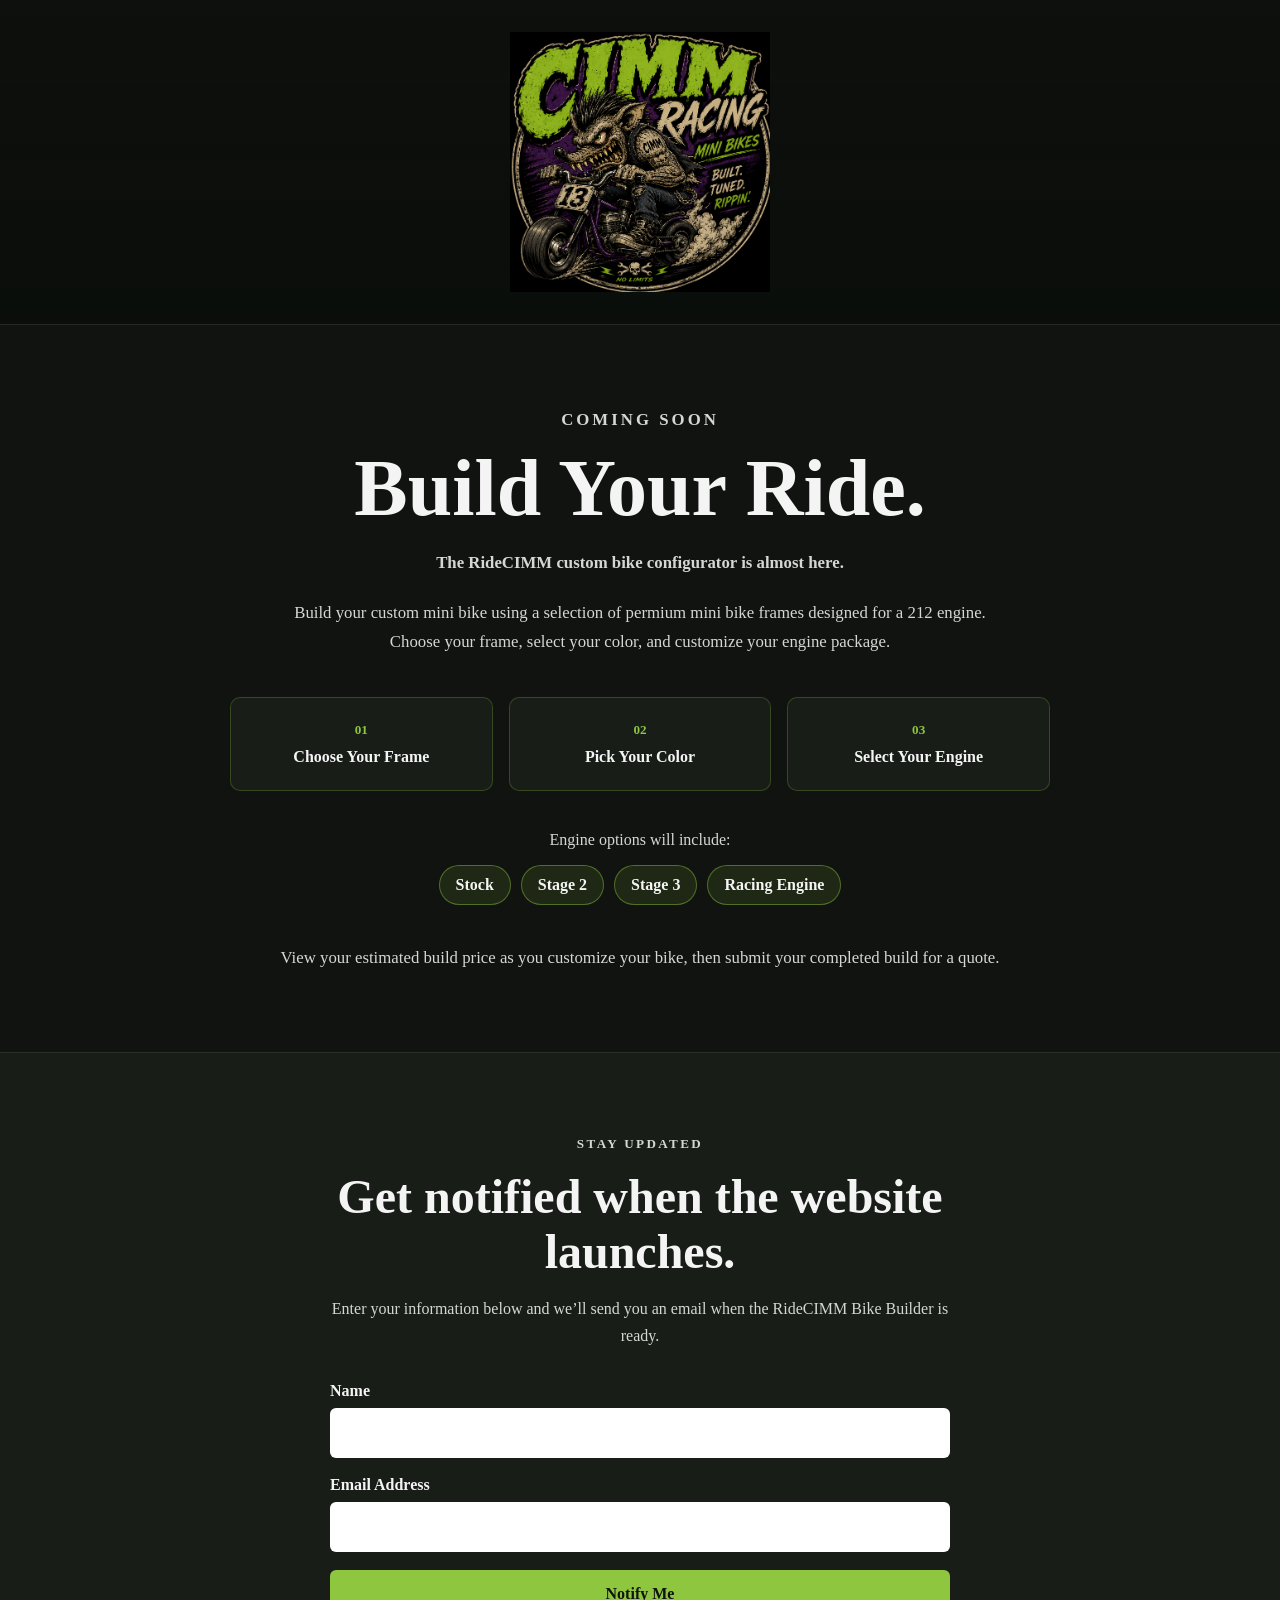
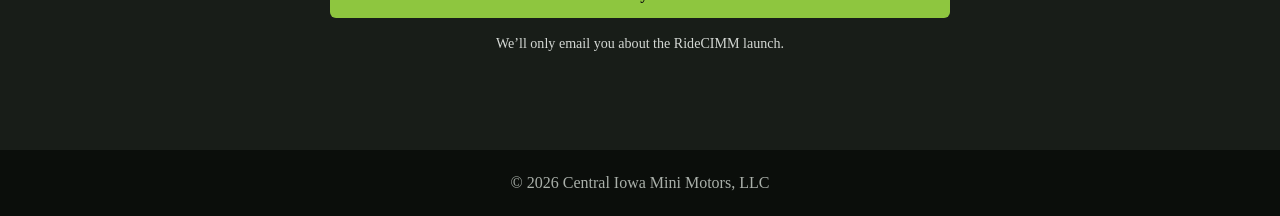
==== commit c5050cd4: "Remove GoPowerSports" ====
--- a/index.html
+++ b/index.html
@@ -49,7 +49,7 @@
 
                 <p>
                     Build your custom mini bike using a selection of
-                    GoPowerSports frames designed for a 212 engine.
+                    permium mini bike frames designed for a 212 engine.
                     Choose your frame, select your color, and customize
                     your engine package.
                 </p>
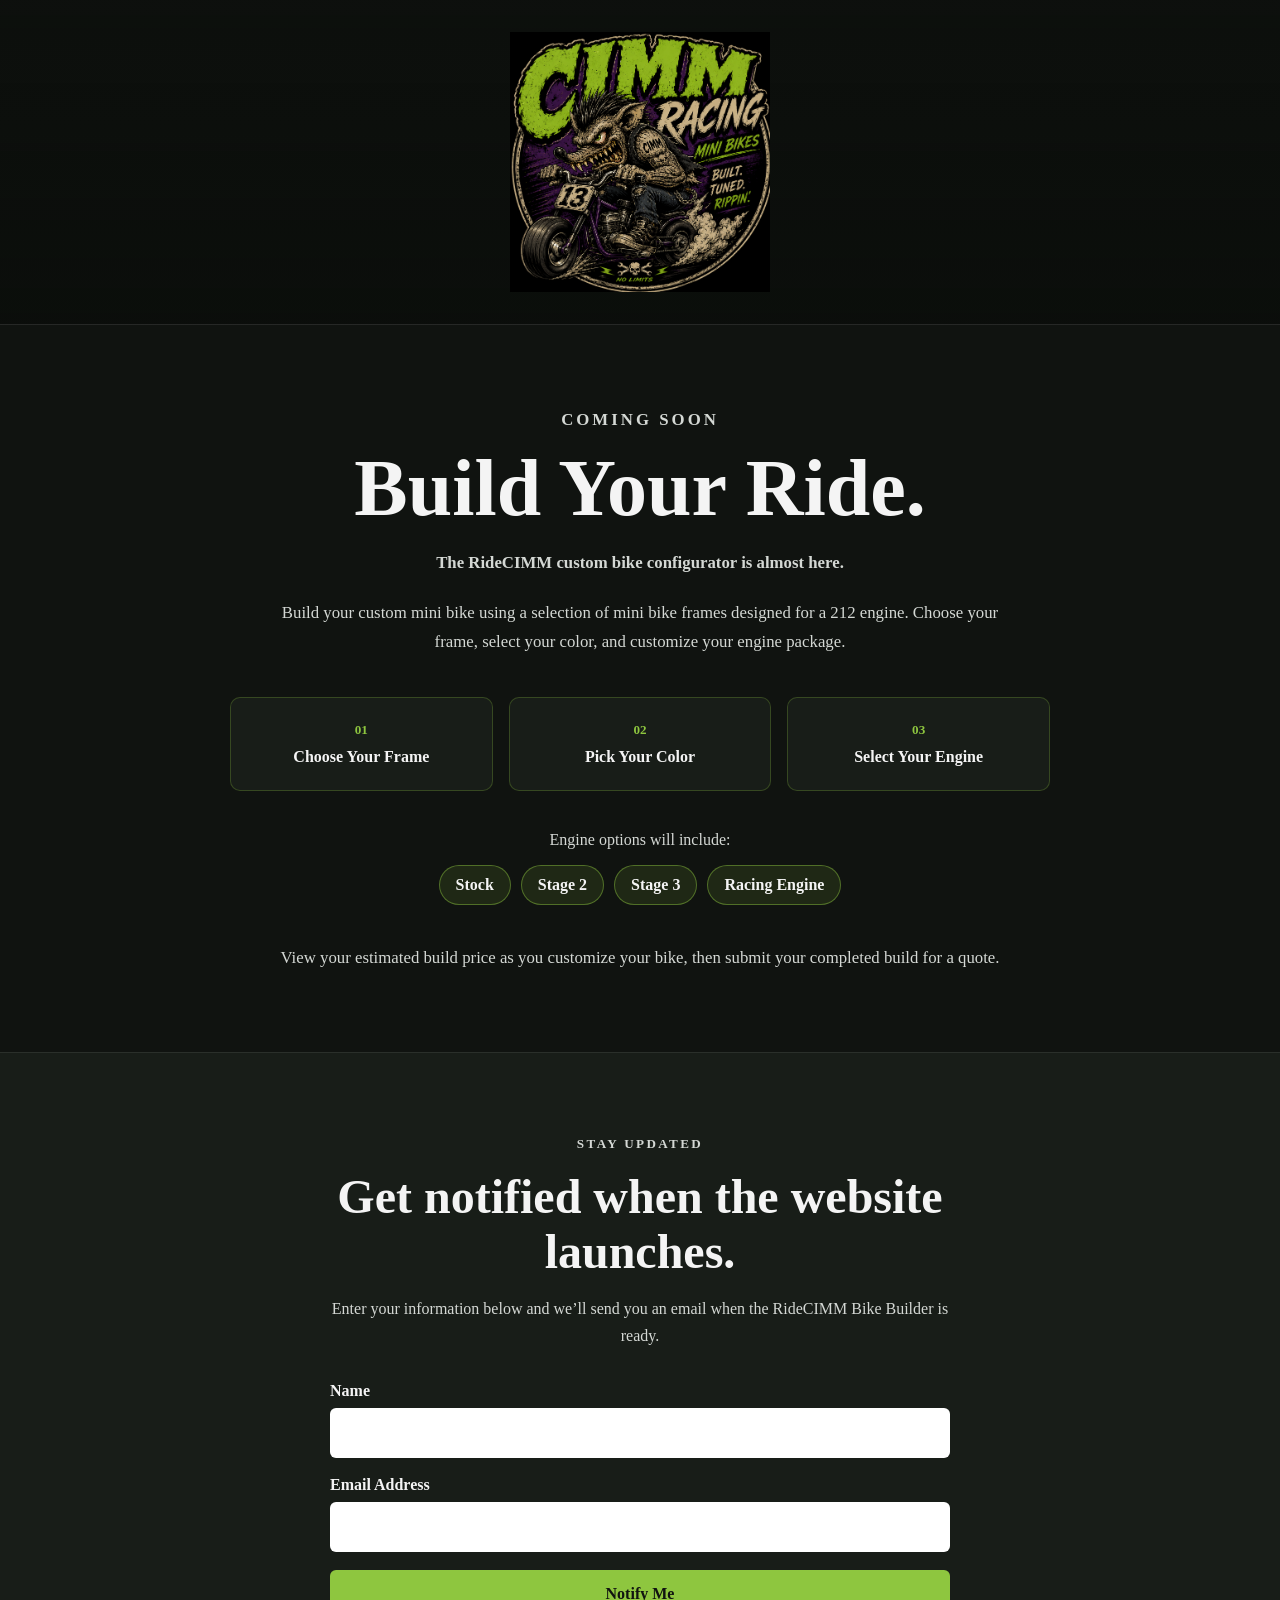
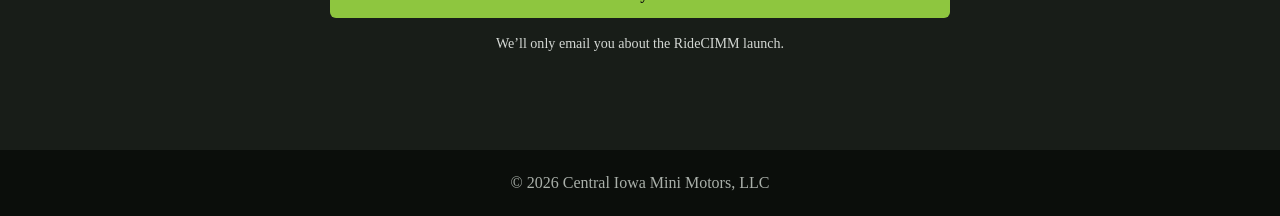
==== commit e2e37bc0: "Update to teaser." ====
--- a/index.html
+++ b/index.html
@@ -49,7 +49,7 @@
 
                 <p>
                     Build your custom mini bike using a selection of
-                    permium mini bike frames designed for a 212 engine.
+                    mini bike frames designed for a 212 engine.
                     Choose your frame, select your color, and customize
                     your engine package.
                 </p>
